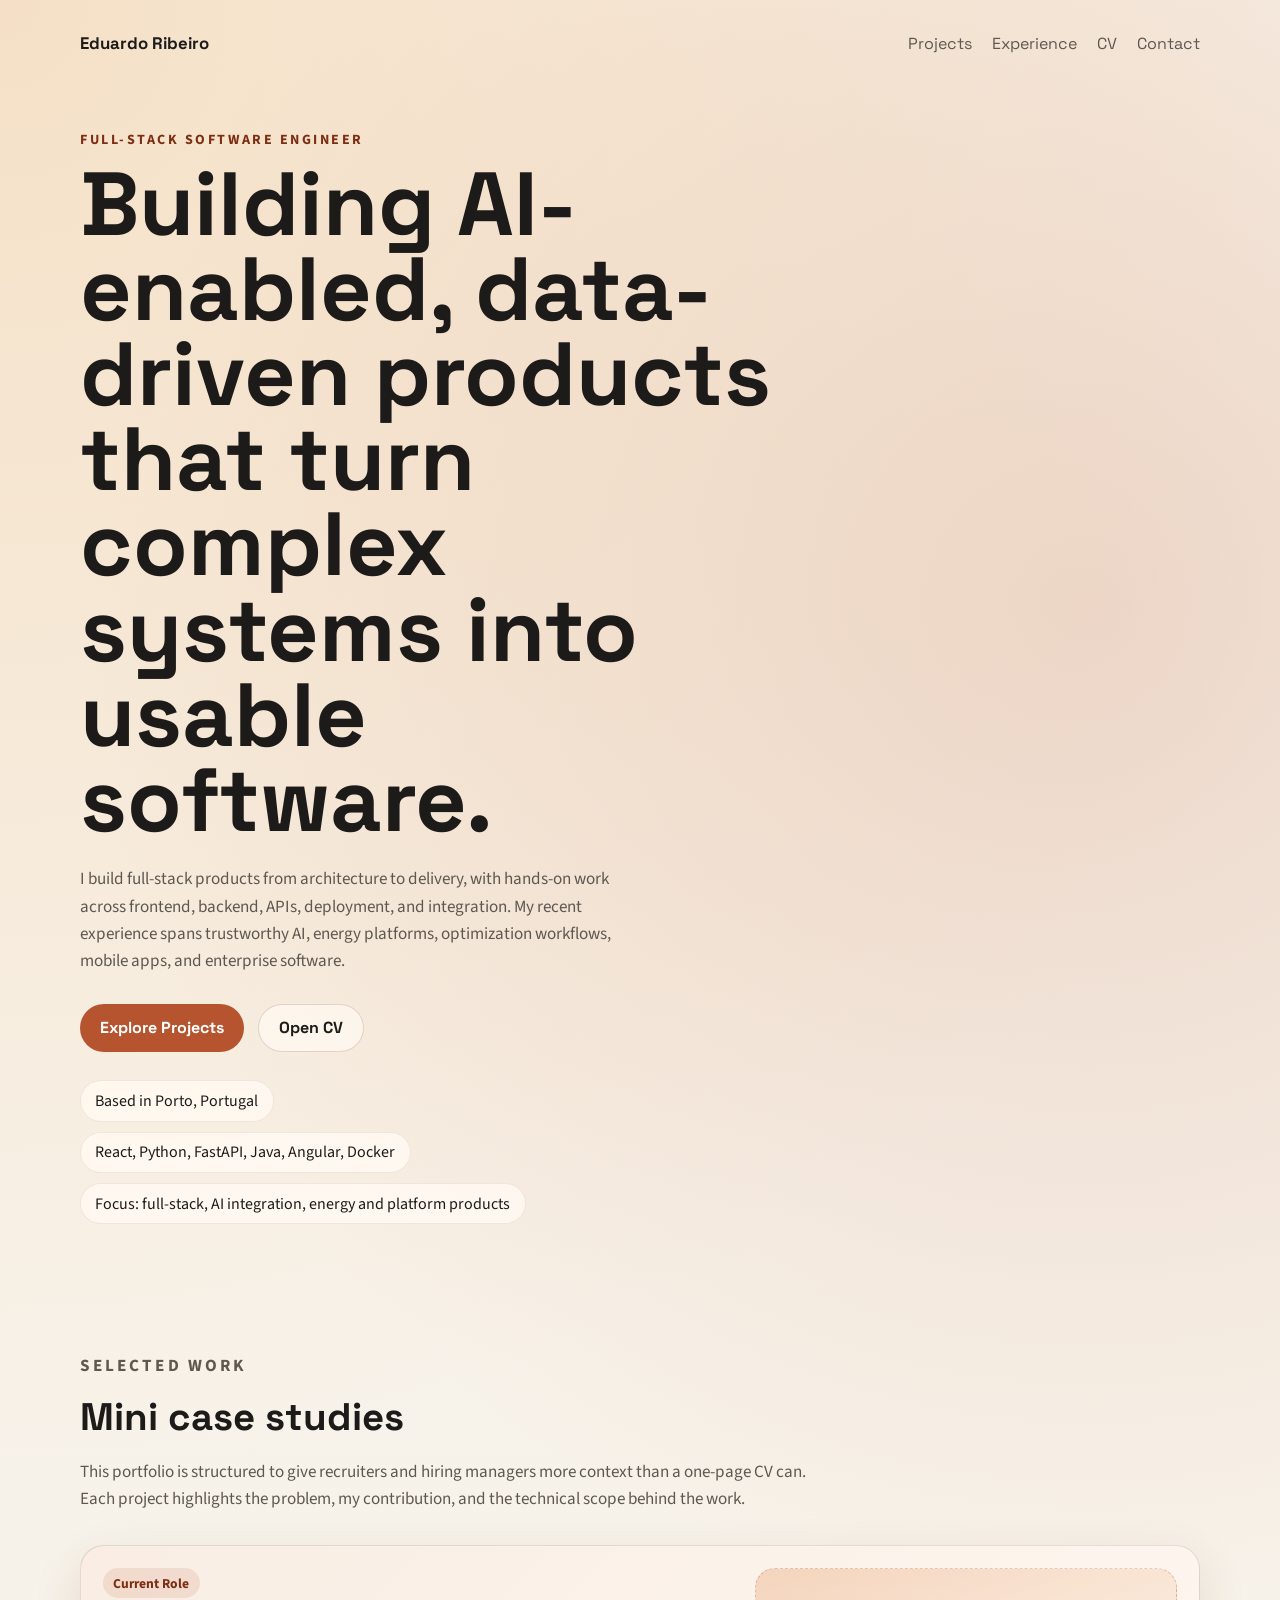
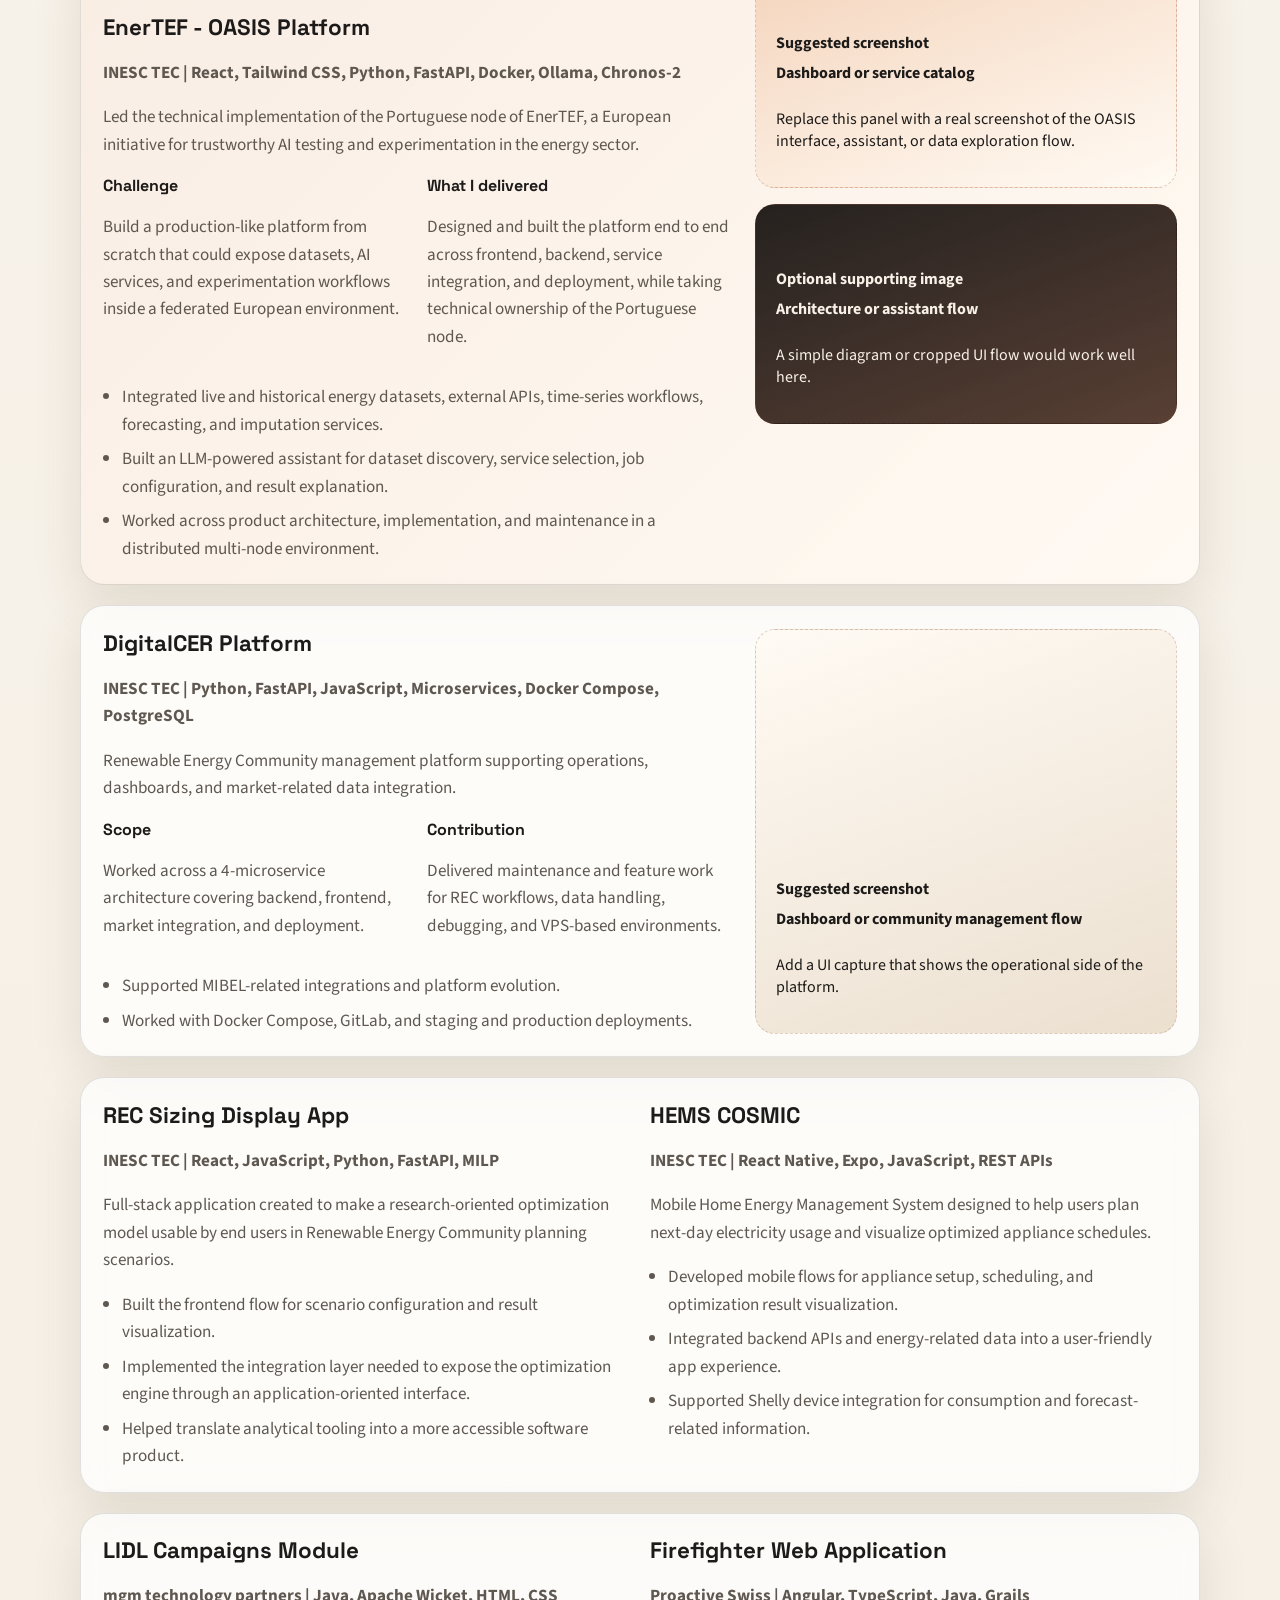
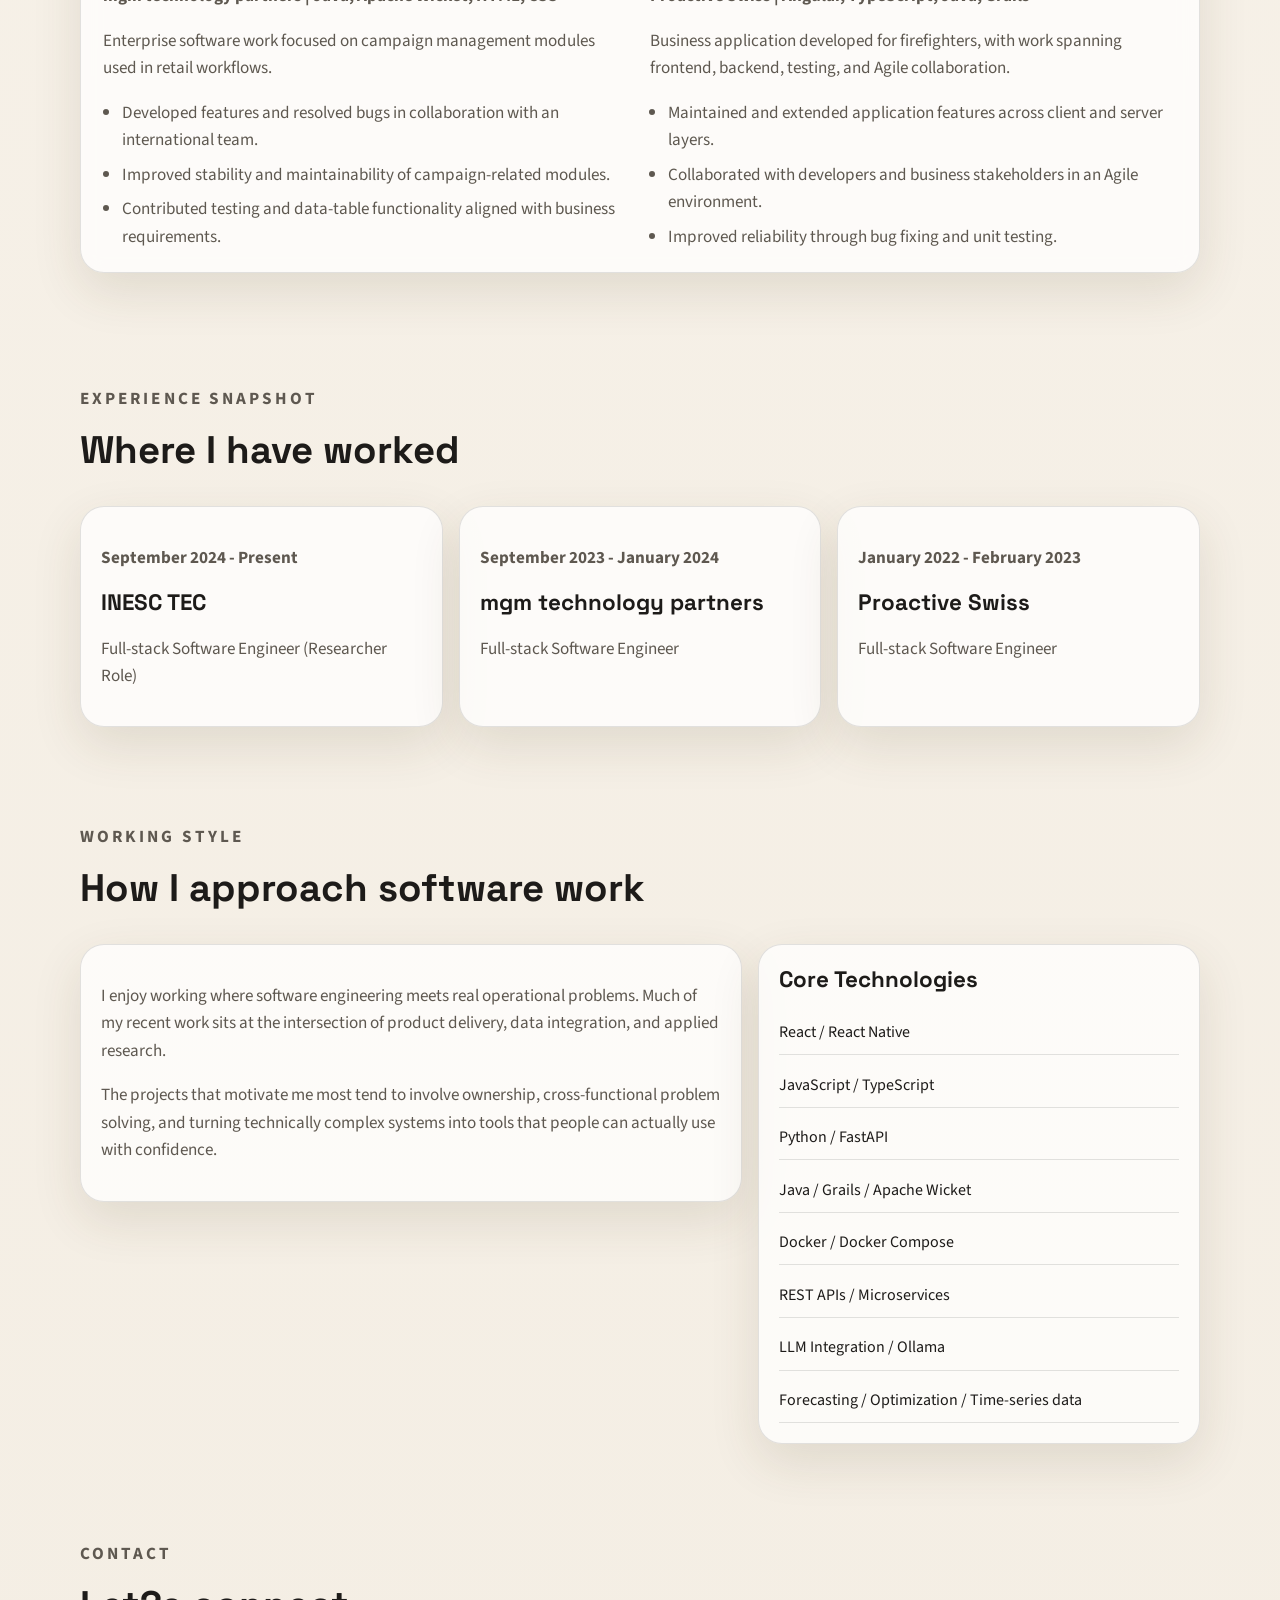
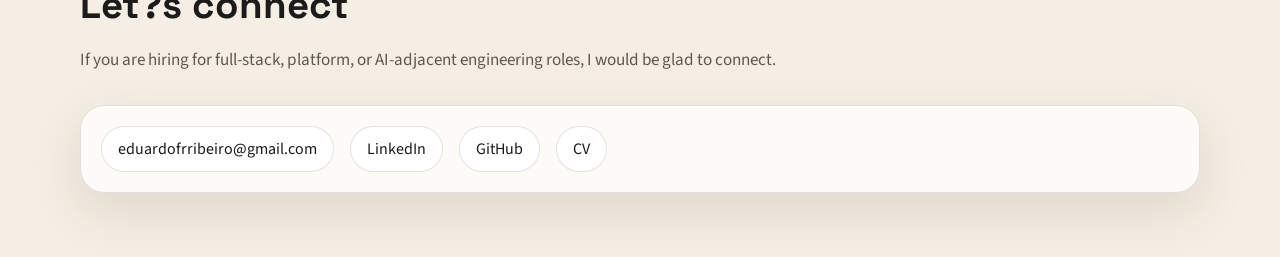
==== index.html @ a7515d18 "Upgrade portfolio with case studies and printable CV" ====
<!DOCTYPE html>
<html lang="en">
<head>
  <meta charset="UTF-8">
  <meta name="viewport" content="width=device-width, initial-scale=1.0">
  <title>Eduardo Ribeiro | Full-stack Software Engineer</title>
  <meta name="description" content="Portfolio of Eduardo Ribeiro, a Full-stack Software Engineer working across AI, energy, web, mobile, and enterprise platforms.">
  <link rel="preconnect" href="https://fonts.googleapis.com">
  <link rel="preconnect" href="https://fonts.gstatic.com" crossorigin>
  <link href="https://fonts.googleapis.com/css2?family=Space+Grotesk:wght@400;500;700&family=Source+Sans+3:wght@400;600;700&display=swap" rel="stylesheet">
  <link rel="stylesheet" href="styles.css">
</head>
<body>
  <header class="hero">
    <nav class="topbar">
      <a class="brand" href="#top">Eduardo Ribeiro</a>
      <div class="nav-links">
        <a href="#projects">Projects</a>
        <a href="#experience">Experience</a>
        <a href="cv.html">CV</a>
        <a href="#contact">Contact</a>
      </div>
    </nav>
    <div class="hero-content" id="top">
      <p class="eyebrow">Full-stack Software Engineer</p>
      <h1>Building AI-enabled, data-driven products that turn complex systems into usable software.</h1>
      <p class="intro">
        I build full-stack products from architecture to delivery, with hands-on work across frontend, backend,
        APIs, deployment, and integration. My recent experience spans trustworthy AI, energy platforms,
        optimization workflows, mobile apps, and enterprise software.
      </p>
      <div class="hero-actions">
        <a class="button primary" href="#projects">Explore Projects</a>
        <a class="button secondary" href="cv.html">Open CV</a>
      </div>
      <ul class="quick-facts">
        <li>Based in Porto, Portugal</li>
        <li>React, Python, FastAPI, Java, Angular, Docker</li>
        <li>Focus: full-stack, AI integration, energy and platform products</li>
      </ul>
    </div>
  </header>

  <main>
    <section class="section" id="projects">
      <div class="section-heading narrow">
        <p class="eyebrow">Selected Work</p>
        <h2>Mini case studies</h2>
        <p>
          This portfolio is structured to give recruiters and hiring managers more context than a one-page CV can.
          Each project highlights the problem, my contribution, and the technical scope behind the work.
        </p>
      </div>

      <div class="case-study-list">
        <article class="case-study feature-case">
          <div class="case-copy">
            <div class="card-tag">Current Role</div>
            <h3>EnerTEF - OASIS Platform</h3>
            <p class="meta">INESC TEC | React, Tailwind CSS, Python, FastAPI, Docker, Ollama, Chronos-2</p>
            <p>
              Led the technical implementation of the Portuguese node of EnerTEF, a European initiative for trustworthy AI
              testing and experimentation in the energy sector.
            </p>
            <div class="case-columns">
              <div>
                <h4>Challenge</h4>
                <p>Build a production-like platform from scratch that could expose datasets, AI services, and experimentation workflows inside a federated European environment.</p>
              </div>
              <div>
                <h4>What I delivered</h4>
                <p>Designed and built the platform end to end across frontend, backend, service integration, and deployment, while taking technical ownership of the Portuguese node.</p>
              </div>
            </div>
            <ul class="outcome-list">
              <li>Integrated live and historical energy datasets, external APIs, time-series workflows, forecasting, and imputation services.</li>
              <li>Built an LLM-powered assistant for dataset discovery, service selection, job configuration, and result explanation.</li>
              <li>Worked across product architecture, implementation, and maintenance in a distributed multi-node environment.</li>
            </ul>
          </div>
          <div class="case-visual">
            <div class="visual-frame warm">
              <span class="visual-label">Suggested screenshot</span>
              <strong>Dashboard or service catalog</strong>
              <p>Replace this panel with a real screenshot of the OASIS interface, assistant, or data exploration flow.</p>
            </div>
            <div class="visual-frame dark">
              <span class="visual-label">Optional supporting image</span>
              <strong>Architecture or assistant flow</strong>
              <p>A simple diagram or cropped UI flow would work well here.</p>
            </div>
          </div>
        </article>

        <article class="case-study">
          <div class="case-copy">
            <h3>DigitalCER Platform</h3>
            <p class="meta">INESC TEC | Python, FastAPI, JavaScript, Microservices, Docker Compose, PostgreSQL</p>
            <p>
              Renewable Energy Community management platform supporting operations, dashboards, and market-related data integration.
            </p>
            <div class="case-columns compact">
              <div>
                <h4>Scope</h4>
                <p>Worked across a 4-microservice architecture covering backend, frontend, market integration, and deployment.</p>
              </div>
              <div>
                <h4>Contribution</h4>
                <p>Delivered maintenance and feature work for REC workflows, data handling, debugging, and VPS-based environments.</p>
              </div>
            </div>
            <ul class="outcome-list">
              <li>Supported MIBEL-related integrations and platform evolution.</li>
              <li>Worked with Docker Compose, GitLab, and staging and production deployments.</li>
            </ul>
          </div>
          <div class="case-visual single">
            <div class="visual-frame soft">
              <span class="visual-label">Suggested screenshot</span>
              <strong>Dashboard or community management flow</strong>
              <p>Add a UI capture that shows the operational side of the platform.</p>
            </div>
          </div>
        </article>

        <article class="case-study split-pair">
          <div class="case-copy">
            <h3>REC Sizing Display App</h3>
            <p class="meta">INESC TEC | React, JavaScript, Python, FastAPI, MILP</p>
            <p>
              Full-stack application created to make a research-oriented optimization model usable by end users in Renewable Energy Community planning scenarios.
            </p>
            <ul class="outcome-list">
              <li>Built the frontend flow for scenario configuration and result visualization.</li>
              <li>Implemented the integration layer needed to expose the optimization engine through an application-oriented interface.</li>
              <li>Helped translate analytical tooling into a more accessible software product.</li>
            </ul>
          </div>
          <div class="case-copy">
            <h3>HEMS COSMIC</h3>
            <p class="meta">INESC TEC | React Native, Expo, JavaScript, REST APIs</p>
            <p>
              Mobile Home Energy Management System designed to help users plan next-day electricity usage and visualize optimized appliance schedules.
            </p>
            <ul class="outcome-list">
              <li>Developed mobile flows for appliance setup, scheduling, and optimization result visualization.</li>
              <li>Integrated backend APIs and energy-related data into a user-friendly app experience.</li>
              <li>Supported Shelly device integration for consumption and forecast-related information.</li>
            </ul>
          </div>
        </article>

        <article class="case-study split-pair enterprise-case">
          <div class="case-copy">
            <h3>LIDL Campaigns Module</h3>
            <p class="meta">mgm technology partners | Java, Apache Wicket, HTML, CSS</p>
            <p>
              Enterprise software work focused on campaign management modules used in retail workflows.
            </p>
            <ul class="outcome-list">
              <li>Developed features and resolved bugs in collaboration with an international team.</li>
              <li>Improved stability and maintainability of campaign-related modules.</li>
              <li>Contributed testing and data-table functionality aligned with business requirements.</li>
            </ul>
          </div>
          <div class="case-copy">
            <h3>Firefighter Web Application</h3>
            <p class="meta">Proactive Swiss | Angular, TypeScript, Java, Grails</p>
            <p>
              Business application developed for firefighters, with work spanning frontend, backend, testing, and Agile collaboration.
            </p>
            <ul class="outcome-list">
              <li>Maintained and extended application features across client and server layers.</li>
              <li>Collaborated with developers and business stakeholders in an Agile environment.</li>
              <li>Improved reliability through bug fixing and unit testing.</li>
            </ul>
          </div>
        </article>
      </div>
    </section>

    <section class="section spotlight" id="experience">
      <div class="section-heading narrow">
        <p class="eyebrow">Experience Snapshot</p>
        <h2>Where I have worked</h2>
      </div>
      <div class="timeline">
        <article>
          <p class="timeline-date">September 2024 - Present</p>
          <h3>INESC TEC</h3>
          <p>Full-stack Software Engineer (Researcher Role)</p>
        </article>
        <article>
          <p class="timeline-date">September 2023 - January 2024</p>
          <h3>mgm technology partners</h3>
          <p>Full-stack Software Engineer</p>
        </article>
        <article>
          <p class="timeline-date">January 2022 - February 2023</p>
          <h3>Proactive Swiss</h3>
          <p>Full-stack Software Engineer</p>
        </article>
      </div>
    </section>

    <section class="section" id="about">
      <div class="section-heading narrow">
        <p class="eyebrow">Working Style</p>
        <h2>How I approach software work</h2>
      </div>
      <div class="two-column">
        <div class="story-panel">
          <p>
            I enjoy working where software engineering meets real operational problems. Much of my recent work sits at the intersection of
            product delivery, data integration, and applied research.
          </p>
          <p>
            The projects that motivate me most tend to involve ownership, cross-functional problem solving, and turning technically complex systems
            into tools that people can actually use with confidence.
          </p>
        </div>
        <div class="skills-panel">
          <h3>Core Technologies</h3>
          <ul class="skills-list">
            <li>React / React Native</li>
            <li>JavaScript / TypeScript</li>
            <li>Python / FastAPI</li>
            <li>Java / Grails / Apache Wicket</li>
            <li>Docker / Docker Compose</li>
            <li>REST APIs / Microservices</li>
            <li>LLM Integration / Ollama</li>
            <li>Forecasting / Optimization / Time-series data</li>
          </ul>
        </div>
      </div>
    </section>

    <section class="section contact" id="contact">
      <div class="section-heading narrow">
        <p class="eyebrow">Contact</p>
        <h2>Let?s connect</h2>
        <p>If you are hiring for full-stack, platform, or AI-adjacent engineering roles, I would be glad to connect.</p>
      </div>
      <div class="contact-card">
        <a href="mailto:eduardofrribeiro@gmail.com">eduardofrribeiro@gmail.com</a>
        <a href="https://www.linkedin.com/in/eduardo-fr-ribeiro">LinkedIn</a>
        <a href="https://github.com/eduardofrribeiro">GitHub</a>
        <a href="cv.html">CV</a>
      </div>
    </section>
  </main>
</body>
</html>
---- styles.css ----
:root {
  --bg: #f6f1e8;
  --surface: rgba(255, 255, 255, 0.74);
  --surface-strong: #fffaf3;
  --surface-dark: #211d1a;
  --text: #1d1b19;
  --muted: #5e5850;
  --line: rgba(29, 27, 25, 0.12);
  --accent: #b5542f;
  --accent-dark: #7c2d12;
  --shadow: 0 18px 50px rgba(77, 57, 28, 0.12);
  --radius: 24px;
}

* { box-sizing: border-box; }
html { scroll-behavior: smooth; }
body {
  margin: 0;
  font-family: "Source Sans 3", sans-serif;
  color: var(--text);
  background:
    radial-gradient(circle at top left, rgba(240, 200, 152, 0.45), transparent 28%),
    radial-gradient(circle at 85% 12%, rgba(181, 84, 47, 0.18), transparent 22%),
    linear-gradient(180deg, #f9f4ec 0%, #f4eee4 100%);
}

a {
  color: inherit;
  text-decoration: none;
}

.hero,
.section,
.cv-page {
  width: min(1120px, calc(100% - 2rem));
  margin: 0 auto;
}

.hero {
  min-height: 100vh;
  padding: 1.25rem 0 4rem;
  display: flex;
  flex-direction: column;
}

.topbar {
  display: flex;
  justify-content: space-between;
  align-items: center;
  gap: 1rem;
  padding: 0.75rem 0;
}

.brand,
.nav-links a,
.button,
h1,
h2,
h3,
h4,
.cv-name,
.cv-role {
  font-family: "Space Grotesk", sans-serif;
}

.brand {
  font-weight: 700;
  font-size: 1.05rem;
}

.nav-links {
  display: flex;
  gap: 1.25rem;
  color: var(--muted);
}

.hero-content {
  margin: auto 0;
  max-width: 820px;
  padding: 4rem 0 2rem;
}

.eyebrow {
  margin: 0 0 0.75rem;
  font-size: 0.88rem;
  letter-spacing: 0.18em;
  text-transform: uppercase;
  color: var(--accent-dark);
  font-weight: 700;
}

h1 {
  margin: 0;
  font-size: clamp(3rem, 7vw, 5.7rem);
  line-height: 0.95;
  max-width: 12ch;
}

.intro,
.section-heading p,
.case-copy p,
.case-copy li,
.timeline p,
.story-panel p,
.cv-summary,
.cv-item li,
.cv-meta,
.cv-block p {
  color: var(--muted);
  font-size: 1.07rem;
  line-height: 1.6;
}

.intro {
  margin: 1.4rem 0 0;
  max-width: 60ch;
}

.hero-actions {
  display: flex;
  gap: 0.9rem;
  margin-top: 1.8rem;
  flex-wrap: wrap;
}

.button {
  display: inline-flex;
  align-items: center;
  justify-content: center;
  min-height: 48px;
  padding: 0 1.25rem;
  border-radius: 999px;
  font-weight: 700;
  transition: transform 180ms ease, background-color 180ms ease, color 180ms ease;
}

.button:hover { transform: translateY(-1px); }
.button.primary { background: var(--accent); color: #fff; }
.button.secondary { border: 1px solid rgba(124, 45, 18, 0.18); background: rgba(255, 250, 243, 0.72); }

.quick-facts {
  list-style: none;
  padding: 0;
  margin: 1.8rem 0 0;
  display: grid;
  gap: 0.6rem;
}

.quick-facts li {
  width: fit-content;
  padding: 0.55rem 0.9rem;
  border-radius: 999px;
  background: rgba(255, 250, 243, 0.8);
  border: 1px solid rgba(124, 45, 18, 0.09);
}

.section { padding: 2rem 0 4rem; }
.section-heading { margin-bottom: 2rem; }
.section-heading.narrow { max-width: 740px; }

h2 {
  margin: 0;
  font-size: clamp(2rem, 3vw, 3rem);
}

.case-study-list {
  display: grid;
  gap: 1.25rem;
}

.case-study,
.timeline article,
.story-panel,
.skills-panel,
.contact-card,
.cv-sheet {
  border: 1px solid var(--line);
  border-radius: var(--radius);
  background: var(--surface);
  box-shadow: var(--shadow);
}

.case-study {
  display: grid;
  grid-template-columns: 1.2fr 0.8fr;
  gap: 1.25rem;
  padding: 1.4rem;
  backdrop-filter: blur(10px);
}

.feature-case {
  background: linear-gradient(135deg, rgba(181, 84, 47, 0.08), rgba(255, 250, 243, 0.9)), var(--surface-strong);
}

.split-pair {
  grid-template-columns: 1fr 1fr;
}

.case-copy h3,
.timeline h3,
.skills-panel h3,
.cv-section h2,
.cv-item h3 {
  margin: 0;
  font-size: 1.4rem;
}

.case-copy h4 {
  margin: 0 0 0.35rem;
  font-size: 1rem;
}

.card-tag {
  display: inline-block;
  margin-bottom: 0.9rem;
  padding: 0.35rem 0.65rem;
  border-radius: 999px;
  background: rgba(181, 84, 47, 0.12);
  color: var(--accent-dark);
  font-size: 0.85rem;
  font-weight: 700;
}

.meta,
.timeline-date,
.visual-label,
.cv-meta,
.cv-skill-list strong {
  color: var(--accent-dark);
  font-weight: 700;
}

.case-columns {
  display: grid;
  grid-template-columns: 1fr 1fr;
  gap: 1rem;
  margin-top: 1rem;
}

.case-columns.compact {
  margin-bottom: 0.3rem;
}

.outcome-list,
.skills-list,
.cv-item ul,
.cv-skill-list {
  margin: 1rem 0 0;
  padding-left: 1.15rem;
}

.outcome-list li + li,
.skills-list li + li,
.cv-item li + li {
  margin-top: 0.45rem;
}

.case-visual {
  display: grid;
  gap: 1rem;
  align-content: start;
}

.case-visual.single {
  grid-template-rows: 1fr;
}

.visual-frame {
  min-height: 220px;
  padding: 1.2rem;
  border-radius: 20px;
  display: flex;
  flex-direction: column;
  justify-content: flex-end;
  gap: 0.5rem;
  border: 1px dashed rgba(124, 45, 18, 0.22);
}

.visual-frame.warm {
  background: linear-gradient(160deg, rgba(238, 188, 151, 0.55), rgba(255, 250, 243, 0.92));
}

.visual-frame.dark {
  background: linear-gradient(160deg, rgba(33, 29, 26, 0.98), rgba(74, 47, 36, 0.92));
  color: #f8f1e8;
}

.visual-frame.soft {
  background: linear-gradient(160deg, rgba(255, 250, 243, 0.95), rgba(232, 218, 199, 0.85));
}

.visual-frame p,
.visual-frame strong,
.visual-frame span {
  color: inherit;
}

.spotlight { padding-top: 3rem; }
.timeline {
  display: grid;
  grid-template-columns: repeat(3, 1fr);
  gap: 1rem;
}

.timeline article,
.story-panel,
.skills-panel,
.contact-card {
  padding: 1.25rem;
}

.two-column {
  display: grid;
  grid-template-columns: 1.2fr 0.8fr;
  gap: 1rem;
  align-items: start;
}

.skills-list {
  list-style: none;
  padding: 0;
}

.skills-list li {
  padding: 0.7rem 0;
  border-bottom: 1px solid var(--line);
}

.contact-card {
  display: flex;
  gap: 1rem;
  flex-wrap: wrap;
}

.contact-card a {
  min-height: 46px;
  display: inline-flex;
  align-items: center;
  padding: 0 1rem;
  border-radius: 999px;
  background: #fff;
  border: 1px solid var(--line);
}

.cv-page {
  padding: 2rem 0 4rem;
}

.cv-sheet {
  padding: 2rem;
  background: rgba(255, 252, 247, 0.94);
}

.cv-header {
  display: flex;
  justify-content: space-between;
  gap: 1.5rem;
  align-items: flex-start;
  padding-bottom: 1.5rem;
  border-bottom: 1px solid var(--line);
}

.cv-name {
  margin: 0;
  font-size: 2.3rem;
}

.cv-role {
  margin: 0.35rem 0 0;
  color: var(--accent-dark);
  font-size: 1.05rem;
}

.cv-contact {
  display: grid;
  gap: 0.35rem;
  justify-items: end;
  text-align: right;
}

.cv-section {
  padding-top: 1.5rem;
}

.cv-grid {
  display: grid;
  grid-template-columns: 1.5fr 0.9fr;
  gap: 1.8rem;
}

.cv-item + .cv-item {
  margin-top: 1.5rem;
}

.cv-item-title-row {
  display: flex;
  justify-content: space-between;
  gap: 1rem;
  align-items: baseline;
}

.cv-side-card {
  padding: 1rem 1.1rem;
  border-radius: 18px;
  background: rgba(255, 250, 243, 0.85);
  border: 1px solid var(--line);
}

.cv-side-card + .cv-side-card {
  margin-top: 1rem;
}

.cv-skill-list {
  list-style: none;
  padding: 0;
  margin: 0;
}

.cv-skill-list li + li {
  margin-top: 0.85rem;
}

.cv-print-note {
  margin-top: 1.5rem;
  color: var(--muted);
}

@media (max-width: 920px) {
  .case-study,
  .split-pair,
  .timeline,
  .two-column,
  .cv-grid,
  .cv-header {
    grid-template-columns: 1fr;
  }

  .timeline article {
    grid-column: span 1;
  }

  .cv-contact {
    justify-items: start;
    text-align: left;
  }
}

@media (max-width: 640px) {
  .hero {
    min-height: auto;
    padding-bottom: 2.5rem;
  }

  .topbar {
    flex-direction: column;
    align-items: flex-start;
  }

  .nav-links {
    flex-wrap: wrap;
    gap: 0.85rem;
  }

  h1 { max-width: none; }
  .hero-content { padding-top: 2.5rem; }
  .case-columns,
  .cv-item-title-row { grid-template-columns: 1fr; display: grid; }
}

@media print {
  body {
    background: #fff;
  }

  .cv-page {
    width: 100%;
    margin: 0;
    padding: 0;
  }

  .cv-sheet {
    border: none;
    box-shadow: none;
    padding: 0;
  }

  .cv-print-note {
    display: none;
  }
}
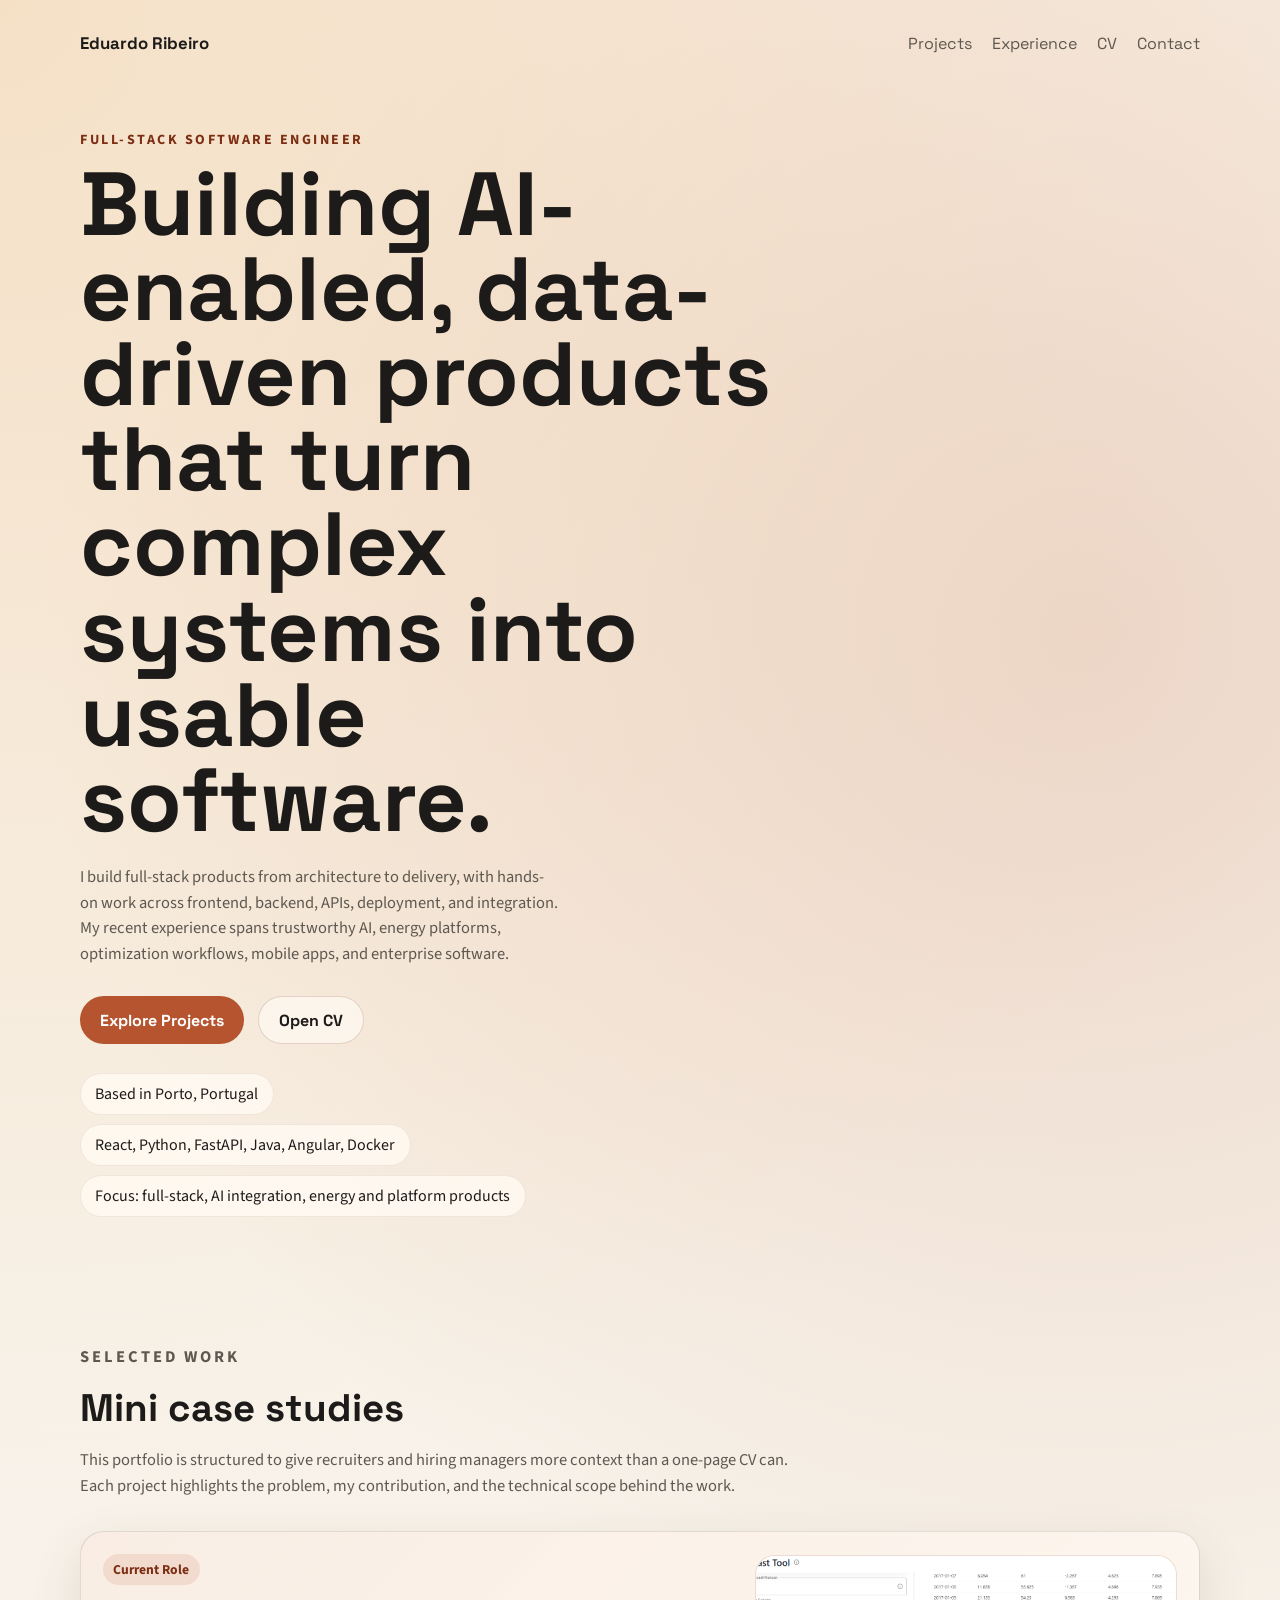
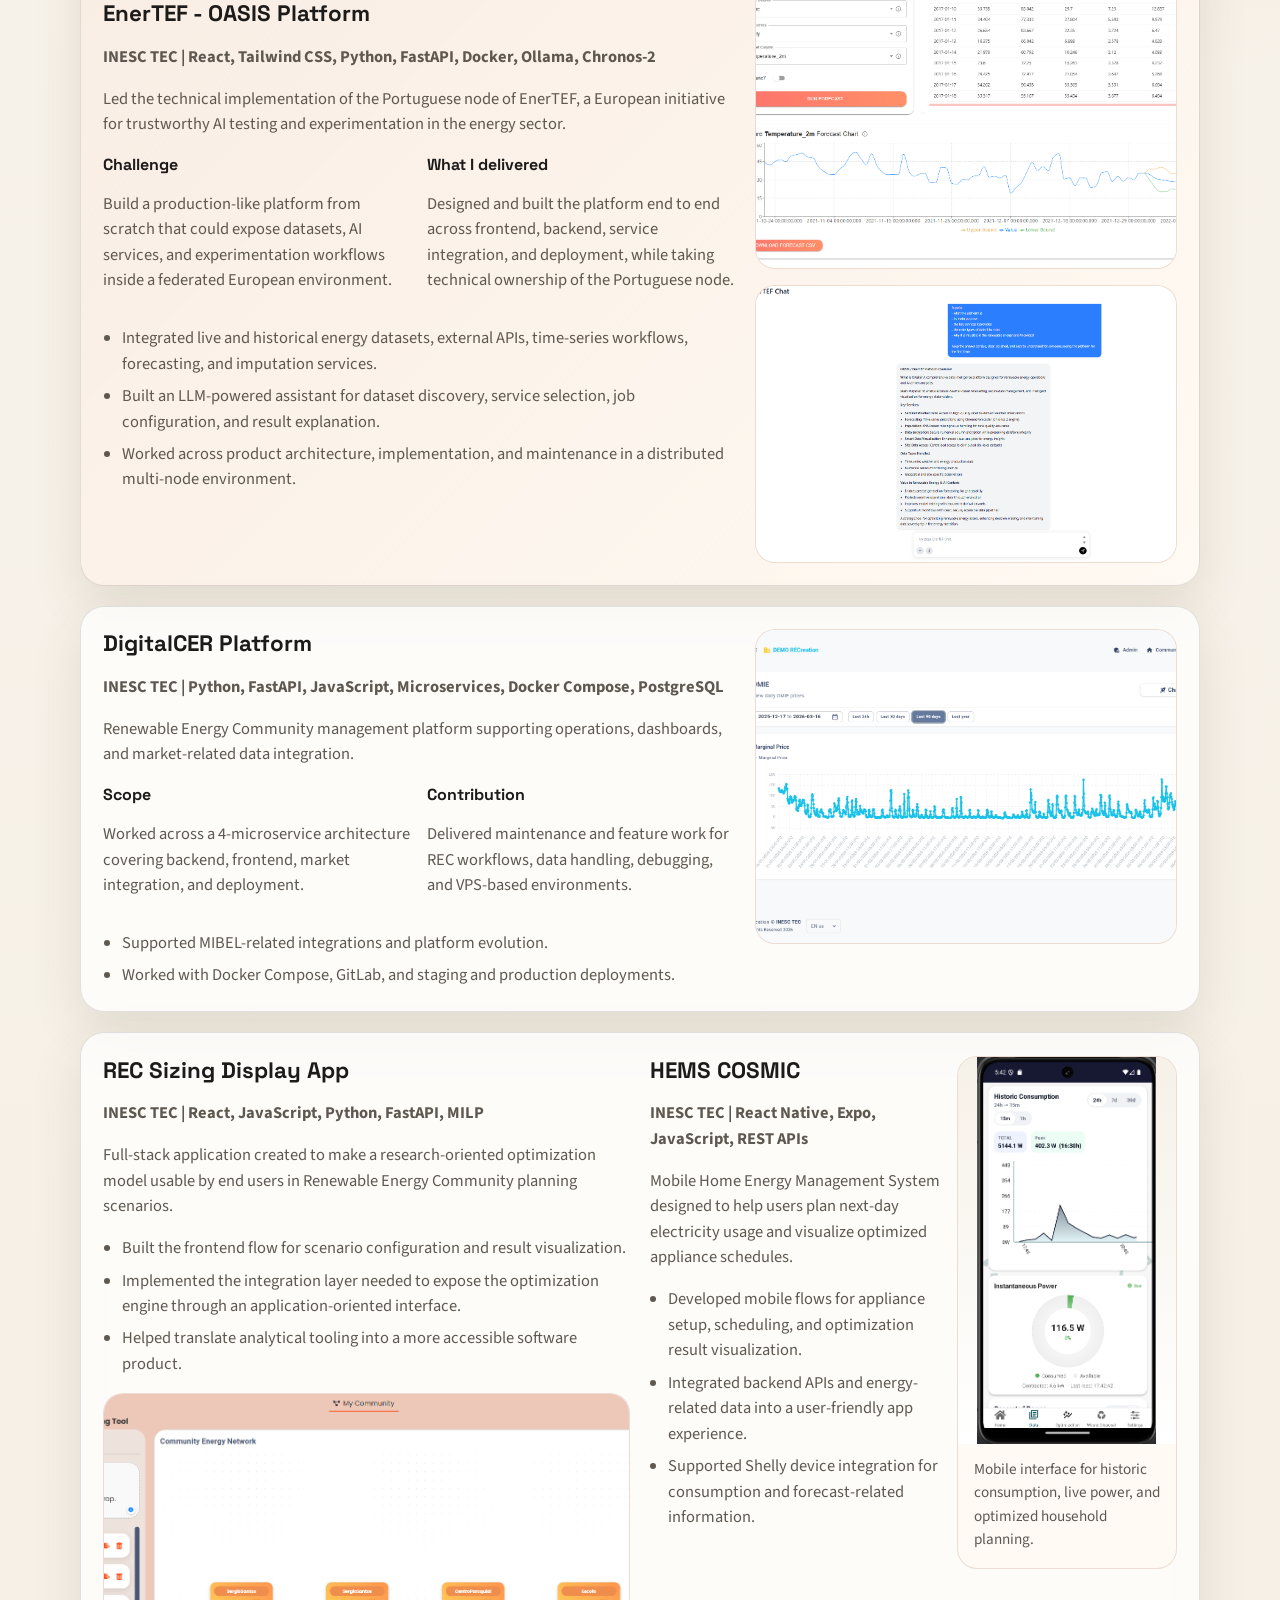
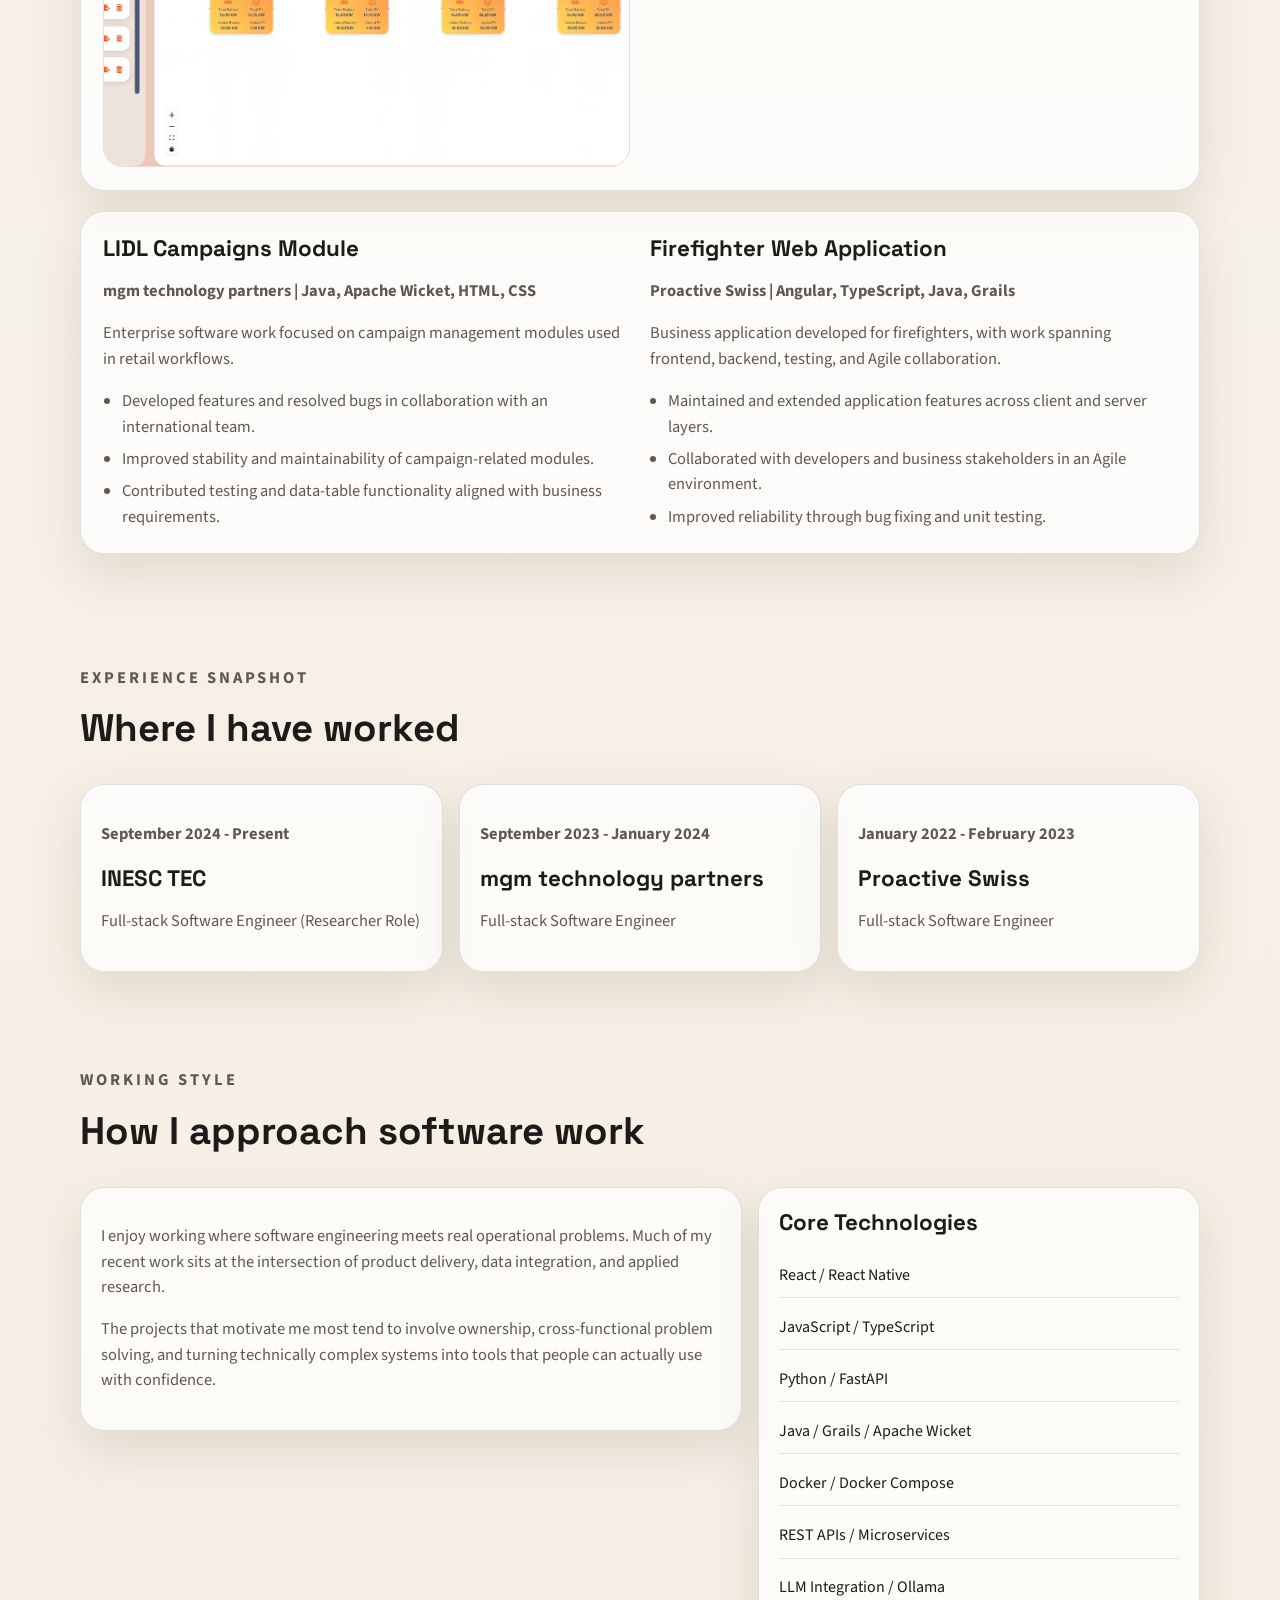
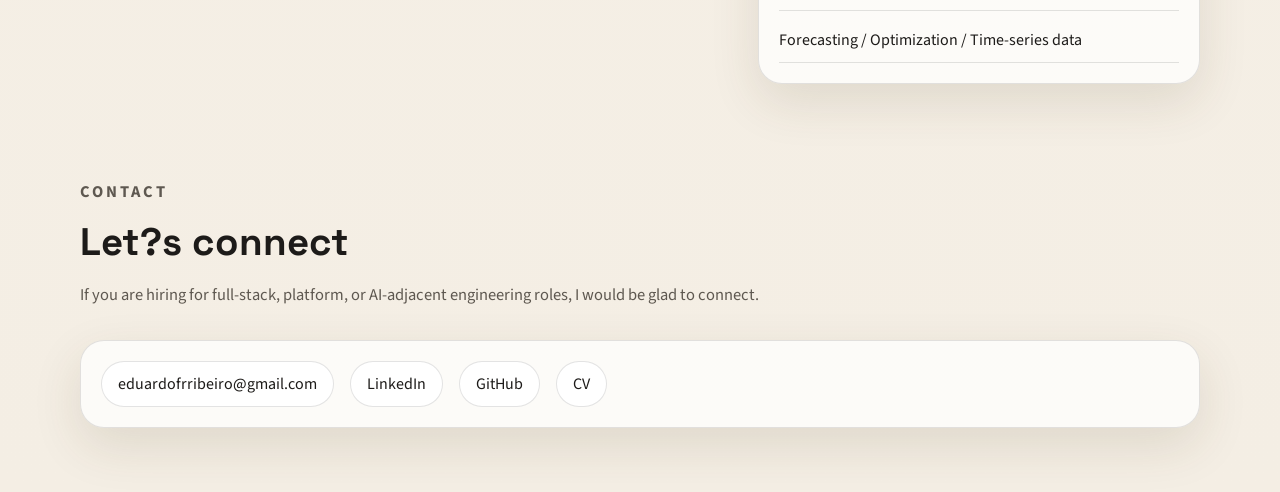
==== commit 5ecc45ca: "Add project screenshots and refine portfolio and CV" ====
--- a/index.html
+++ b/index.html
@@ -79,16 +79,14 @@
             </ul>
           </div>
           <div class="case-visual">
-            <div class="visual-frame warm">
-              <span class="visual-label">Suggested screenshot</span>
-              <strong>Dashboard or service catalog</strong>
-              <p>Replace this panel with a real screenshot of the OASIS interface, assistant, or data exploration flow.</p>
-            </div>
-            <div class="visual-frame dark">
-              <span class="visual-label">Optional supporting image</span>
-              <strong>Architecture or assistant flow</strong>
-              <p>A simple diagram or cropped UI flow would work well here.</p>
-            </div>
+            <figure class="image-card wide">
+              <img src="assets/images/projects/enertef-forecast.png" alt="EnerTEF forecast workflow and visualization screenshot">
+              <figcaption>Forecasting workflow and time-series visualization inside the OASIS platform.</figcaption>
+            </figure>
+            <figure class="image-card">
+              <img src="assets/images/projects/enertef-chat.png" alt="EnerTEF assistant chat screenshot">
+              <figcaption>LLM-powered assistant used for dataset discovery and platform guidance.</figcaption>
+            </figure>
           </div>
         </article>
 
@@ -115,38 +113,49 @@
             </ul>
           </div>
           <div class="case-visual single">
-            <div class="visual-frame soft">
-              <span class="visual-label">Suggested screenshot</span>
-              <strong>Dashboard or community management flow</strong>
-              <p>Add a UI capture that shows the operational side of the platform.</p>
-            </div>
-          </div>
-        </article>
-
-        <article class="case-study split-pair">
-          <div class="case-copy">
-            <h3>REC Sizing Display App</h3>
-            <p class="meta">INESC TEC | React, JavaScript, Python, FastAPI, MILP</p>
-            <p>
-              Full-stack application created to make a research-oriented optimization model usable by end users in Renewable Energy Community planning scenarios.
-            </p>
-            <ul class="outcome-list">
-              <li>Built the frontend flow for scenario configuration and result visualization.</li>
-              <li>Implemented the integration layer needed to expose the optimization engine through an application-oriented interface.</li>
-              <li>Helped translate analytical tooling into a more accessible software product.</li>
-            </ul>
-          </div>
-          <div class="case-copy">
-            <h3>HEMS COSMIC</h3>
-            <p class="meta">INESC TEC | React Native, Expo, JavaScript, REST APIs</p>
-            <p>
-              Mobile Home Energy Management System designed to help users plan next-day electricity usage and visualize optimized appliance schedules.
-            </p>
-            <ul class="outcome-list">
-              <li>Developed mobile flows for appliance setup, scheduling, and optimization result visualization.</li>
-              <li>Integrated backend APIs and energy-related data into a user-friendly app experience.</li>
-              <li>Supported Shelly device integration for consumption and forecast-related information.</li>
-            </ul>
+            <figure class="image-card tall">
+              <img src="assets/images/projects/digitalcer-omie-chart.png" alt="DigitalCER market data chart screenshot">
+              <figcaption>Market and community data visualization interface inside DigitalCER.</figcaption>
+            </figure>
+          </div>
+        </article>
+
+        <article class="case-study split-pair project-pair">
+          <div class="case-copy with-image">
+            <div>
+              <h3>REC Sizing Display App</h3>
+              <p class="meta">INESC TEC | React, JavaScript, Python, FastAPI, MILP</p>
+              <p>
+                Full-stack application created to make a research-oriented optimization model usable by end users in Renewable Energy Community planning scenarios.
+              </p>
+              <ul class="outcome-list">
+                <li>Built the frontend flow for scenario configuration and result visualization.</li>
+                <li>Implemented the integration layer needed to expose the optimization engine through an application-oriented interface.</li>
+                <li>Helped translate analytical tooling into a more accessible software product.</li>
+              </ul>
+            </div>
+            <figure class="image-card mid">
+              <img src="assets/images/projects/rec-sizing-network.png" alt="REC sizing network configuration screenshot">
+              <figcaption>Scenario and network configuration interface for community sizing workflows.</figcaption>
+            </figure>
+          </div>
+          <div class="case-copy with-image mobile-showcase">
+            <div>
+              <h3>HEMS COSMIC</h3>
+              <p class="meta">INESC TEC | React Native, Expo, JavaScript, REST APIs</p>
+              <p>
+                Mobile Home Energy Management System designed to help users plan next-day electricity usage and visualize optimized appliance schedules.
+              </p>
+              <ul class="outcome-list">
+                <li>Developed mobile flows for appliance setup, scheduling, and optimization result visualization.</li>
+                <li>Integrated backend APIs and energy-related data into a user-friendly app experience.</li>
+                <li>Supported Shelly device integration for consumption and forecast-related information.</li>
+              </ul>
+            </div>
+            <figure class="image-card phone-shot">
+              <img src="assets/images/projects/hems-mobile-dashboard.png" alt="HEMS COSMIC mobile dashboard screenshot">
+              <figcaption>Mobile interface for historic consumption, live power, and optimized household planning.</figcaption>
+            </figure>
           </div>
         </article>
 
--- a/styles.css
+++ b/styles.css
@@ -1,8 +1,7 @@
-:root {
+ :root {
   --bg: #f6f1e8;
   --surface: rgba(255, 255, 255, 0.74);
   --surface-strong: #fffaf3;
-  --surface-dark: #211d1a;
   --text: #1d1b19;
   --muted: #5e5850;
   --line: rgba(29, 27, 25, 0.12);
@@ -24,10 +23,7 @@
     linear-gradient(180deg, #f9f4ec 0%, #f4eee4 100%);
 }
 
-a {
-  color: inherit;
-  text-decoration: none;
-}
+a { color: inherit; text-decoration: none; }
 
 .hero,
 .section,
@@ -63,16 +59,8 @@
   font-family: "Space Grotesk", sans-serif;
 }
 
-.brand {
-  font-weight: 700;
-  font-size: 1.05rem;
-}
-
-.nav-links {
-  display: flex;
-  gap: 1.25rem;
-  color: var(--muted);
-}
+.brand { font-weight: 700; font-size: 1.05rem; }
+.nav-links { display: flex; gap: 1.25rem; color: var(--muted); }
 
 .hero-content {
   margin: auto 0;
@@ -105,16 +93,14 @@
 .cv-summary,
 .cv-item li,
 .cv-meta,
-.cv-block p {
+.cv-block p,
+figcaption {
   color: var(--muted);
-  font-size: 1.07rem;
-  line-height: 1.6;
-}
-
-.intro {
-  margin: 1.4rem 0 0;
-  max-width: 60ch;
-}
+  font-size: 1.03rem;
+  line-height: 1.55;
+}
+
+.intro { margin: 1.4rem 0 0; max-width: 60ch; }
 
 .hero-actions {
   display: flex;
@@ -158,15 +144,9 @@
 .section-heading { margin-bottom: 2rem; }
 .section-heading.narrow { max-width: 740px; }
 
-h2 {
-  margin: 0;
-  font-size: clamp(2rem, 3vw, 3rem);
-}
-
-.case-study-list {
-  display: grid;
-  gap: 1.25rem;
-}
+h2 { margin: 0; font-size: clamp(2rem, 3vw, 3rem); }
+
+.case-study-list { display: grid; gap: 1.25rem; }
 
 .case-study,
 .timeline article,
@@ -189,12 +169,11 @@
 }
 
 .feature-case {
-  background: linear-gradient(135deg, rgba(181, 84, 47, 0.08), rgba(255, 250, 243, 0.9)), var(--surface-strong);
-}
-
-.split-pair {
-  grid-template-columns: 1fr 1fr;
-}
+  background: linear-gradient(135deg, rgba(181, 84, 47, 0.08), rgba(255, 250, 243, 0.9)), #fffaf3;
+}
+
+.split-pair { grid-template-columns: 1fr 1fr; }
+.project-pair { align-items: start; }
 
 .case-copy h3,
 .timeline h3,
@@ -205,10 +184,7 @@
   font-size: 1.4rem;
 }
 
-.case-copy h4 {
-  margin: 0 0 0.35rem;
-  font-size: 1rem;
-}
+.case-copy h4 { margin: 0 0 0.35rem; font-size: 1rem; }
 
 .card-tag {
   display: inline-block;
@@ -223,7 +199,6 @@
 
 .meta,
 .timeline-date,
-.visual-label,
 .cv-meta,
 .cv-skill-list strong {
   color: var(--accent-dark);
@@ -235,10 +210,6 @@
   grid-template-columns: 1fr 1fr;
   gap: 1rem;
   margin-top: 1rem;
-}
-
-.case-columns.compact {
-  margin-bottom: 0.3rem;
 }
 
 .outcome-list,
@@ -251,63 +222,42 @@
 
 .outcome-list li + li,
 .skills-list li + li,
-.cv-item li + li {
-  margin-top: 0.45rem;
-}
-
-.case-visual {
-  display: grid;
-  gap: 1rem;
-  align-content: start;
-}
-
-.case-visual.single {
-  grid-template-rows: 1fr;
-}
-
-.visual-frame {
-  min-height: 220px;
-  padding: 1.2rem;
+.cv-item li + li { margin-top: 0.42rem; }
+.case-visual { display: grid; gap: 1rem; align-content: start; }
+.with-image { display: grid; gap: 1rem; }
+.mobile-showcase { grid-template-columns: 1fr 220px; align-items: start; }
+
+.image-card {
+  margin: 0;
   border-radius: 20px;
-  display: flex;
-  flex-direction: column;
-  justify-content: flex-end;
-  gap: 0.5rem;
-  border: 1px dashed rgba(124, 45, 18, 0.22);
-}
-
-.visual-frame.warm {
-  background: linear-gradient(160deg, rgba(238, 188, 151, 0.55), rgba(255, 250, 243, 0.92));
-}
-
-.visual-frame.dark {
-  background: linear-gradient(160deg, rgba(33, 29, 26, 0.98), rgba(74, 47, 36, 0.92));
-  color: #f8f1e8;
-}
-
-.visual-frame.soft {
-  background: linear-gradient(160deg, rgba(255, 250, 243, 0.95), rgba(232, 218, 199, 0.85));
-}
-
-.visual-frame p,
-.visual-frame strong,
-.visual-frame span {
-  color: inherit;
-}
+  overflow: hidden;
+  background: rgba(255, 250, 243, 0.9);
+  border: 1px solid rgba(124, 45, 18, 0.14);
+}
+
+.image-card img {
+  display: block;
+  width: 100%;
+  height: 100%;
+  object-fit: cover;
+}
+
+.image-card figcaption {
+  padding: 0.85rem 1rem 1rem;
+  font-size: 0.95rem;
+}
+
+.image-card.wide img { aspect-ratio: 16 / 9; }
+.image-card.mid img { aspect-ratio: 16 / 9; }
+.image-card.tall img { aspect-ratio: 16 / 9; }
+.image-card.phone-shot img { aspect-ratio: 9 / 16; object-fit: contain; background: linear-gradient(180deg, #f6f1e8, #ffffff); }
 
 .spotlight { padding-top: 3rem; }
-.timeline {
-  display: grid;
-  grid-template-columns: repeat(3, 1fr);
-  gap: 1rem;
-}
-
+.timeline { display: grid; grid-template-columns: repeat(3, 1fr); gap: 1rem; }
 .timeline article,
 .story-panel,
 .skills-panel,
-.contact-card {
-  padding: 1.25rem;
-}
+.contact-card { padding: 1.25rem; }
 
 .two-column {
   display: grid;
@@ -316,15 +266,8 @@
   align-items: start;
 }
 
-.skills-list {
-  list-style: none;
-  padding: 0;
-}
-
-.skills-list li {
-  padding: 0.7rem 0;
-  border-bottom: 1px solid var(--line);
-}
+.skills-list { list-style: none; padding: 0; }
+.skills-list li { padding: 0.7rem 0; border-bottom: 1px solid var(--line); }
 
 .contact-card {
   display: flex;
@@ -342,55 +285,36 @@
   border: 1px solid var(--line);
 }
 
-.cv-page {
-  padding: 2rem 0 4rem;
-}
-
+.cv-page { padding: 1.2rem 0 2rem; }
 .cv-sheet {
-  padding: 2rem;
-  background: rgba(255, 252, 247, 0.94);
+  padding: 1.35rem 1.5rem;
+  background: rgba(255, 252, 247, 0.96);
 }
 
 .cv-header {
   display: flex;
   justify-content: space-between;
-  gap: 1.5rem;
+  gap: 1.2rem;
   align-items: flex-start;
-  padding-bottom: 1.5rem;
+  padding-bottom: 1rem;
   border-bottom: 1px solid var(--line);
 }
 
-.cv-name {
-  margin: 0;
-  font-size: 2.3rem;
-}
-
-.cv-role {
-  margin: 0.35rem 0 0;
-  color: var(--accent-dark);
-  font-size: 1.05rem;
-}
+.cv-name { margin: 0; font-size: 2rem; }
+.cv-role { margin: 0.25rem 0 0; color: var(--accent-dark); font-size: 1rem; }
+.cv-summary { margin: 0.7rem 0 0; font-size: 0.96rem; line-height: 1.45; }
 
 .cv-contact {
   display: grid;
-  gap: 0.35rem;
+  gap: 0.18rem;
   justify-items: end;
   text-align: right;
-}
-
-.cv-section {
-  padding-top: 1.5rem;
-}
-
-.cv-grid {
-  display: grid;
-  grid-template-columns: 1.5fr 0.9fr;
-  gap: 1.8rem;
-}
-
-.cv-item + .cv-item {
-  margin-top: 1.5rem;
-}
+  font-size: 0.92rem;
+}
+
+.cv-section { padding-top: 1rem; }
+.cv-grid { display: grid; grid-template-columns: 1.5fr 0.9fr; gap: 1.2rem; }
+.cv-item + .cv-item { margin-top: 1rem; }
 
 .cv-item-title-row {
   display: flex;
@@ -399,31 +323,25 @@
   align-items: baseline;
 }
 
+.cv-item h3 { font-size: 1.12rem; }
+.cv-meta { margin: 0.15rem 0 0; font-size: 0.88rem; line-height: 1.35; }
+.cv-item ul { margin-top: 0.55rem; }
+.cv-item li { font-size: 0.92rem; line-height: 1.38; }
+
 .cv-side-card {
-  padding: 1rem 1.1rem;
+  padding: 0.85rem 0.95rem;
   border-radius: 18px;
-  background: rgba(255, 250, 243, 0.85);
+  background: rgba(255, 250, 243, 0.88);
   border: 1px solid var(--line);
 }
 
-.cv-side-card + .cv-side-card {
-  margin-top: 1rem;
-}
-
-.cv-skill-list {
-  list-style: none;
-  padding: 0;
-  margin: 0;
-}
-
-.cv-skill-list li + li {
-  margin-top: 0.85rem;
-}
-
-.cv-print-note {
-  margin-top: 1.5rem;
-  color: var(--muted);
-}
+.cv-side-card + .cv-side-card { margin-top: 0.75rem; }
+.cv-side-card h2 { font-size: 1.12rem; margin-bottom: 0.6rem; }
+.cv-skill-list { list-style: none; padding: 0; margin: 0; }
+.cv-skill-list li + li { margin-top: 0.55rem; }
+.cv-block h3 { font-size: 1rem; }
+.cv-block p { margin: 0.2rem 0; font-size: 0.92rem; line-height: 1.35; }
+.cv-print-note { margin-top: 1rem; color: var(--muted); font-size: 0.85rem; }
 
 @media (max-width: 920px) {
   .case-study,
@@ -431,36 +349,18 @@
   .timeline,
   .two-column,
   .cv-grid,
-  .cv-header {
+  .cv-header,
+  .mobile-showcase {
     grid-template-columns: 1fr;
   }
 
-  .timeline article {
-    grid-column: span 1;
-  }
-
-  .cv-contact {
-    justify-items: start;
-    text-align: left;
-  }
+  .cv-contact { justify-items: start; text-align: left; }
 }
 
 @media (max-width: 640px) {
-  .hero {
-    min-height: auto;
-    padding-bottom: 2.5rem;
-  }
-
-  .topbar {
-    flex-direction: column;
-    align-items: flex-start;
-  }
-
-  .nav-links {
-    flex-wrap: wrap;
-    gap: 0.85rem;
-  }
-
+  .hero { min-height: auto; padding-bottom: 2.5rem; }
+  .topbar { flex-direction: column; align-items: flex-start; }
+  .nav-links { flex-wrap: wrap; gap: 0.85rem; }
   h1 { max-width: none; }
   .hero-content { padding-top: 2.5rem; }
   .case-columns,
@@ -468,23 +368,10 @@
 }
 
 @media print {
-  body {
-    background: #fff;
-  }
-
-  .cv-page {
-    width: 100%;
-    margin: 0;
-    padding: 0;
-  }
-
-  .cv-sheet {
-    border: none;
-    box-shadow: none;
-    padding: 0;
-  }
-
-  .cv-print-note {
-    display: none;
-  }
-}
+  body { background: #fff; }
+  .cv-page { width: 100%; margin: 0; padding: 0; }
+  .cv-sheet { border: none; box-shadow: none; padding: 0; }
+  .cv-print-note { display: none; }
+  .cv-summary { font-size: 0.9rem; }
+  .cv-item li { font-size: 0.86rem; }
+}
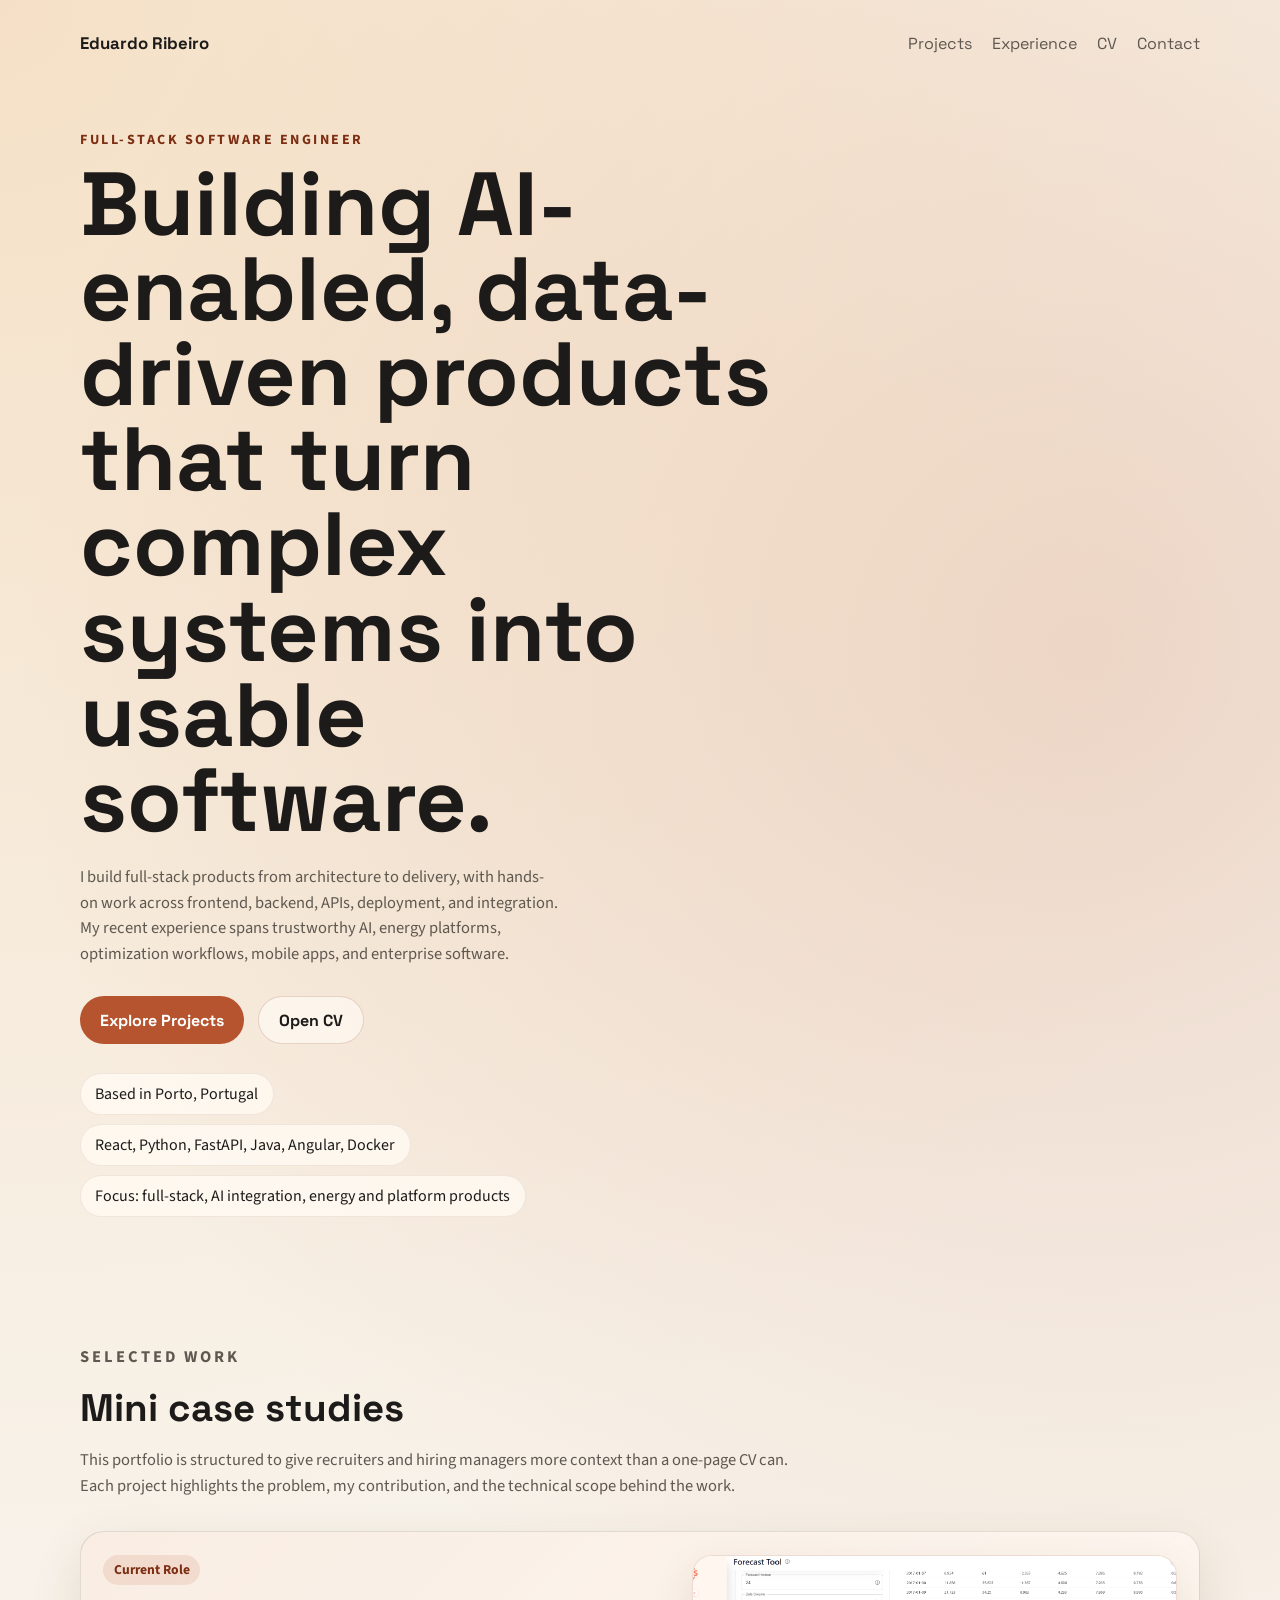
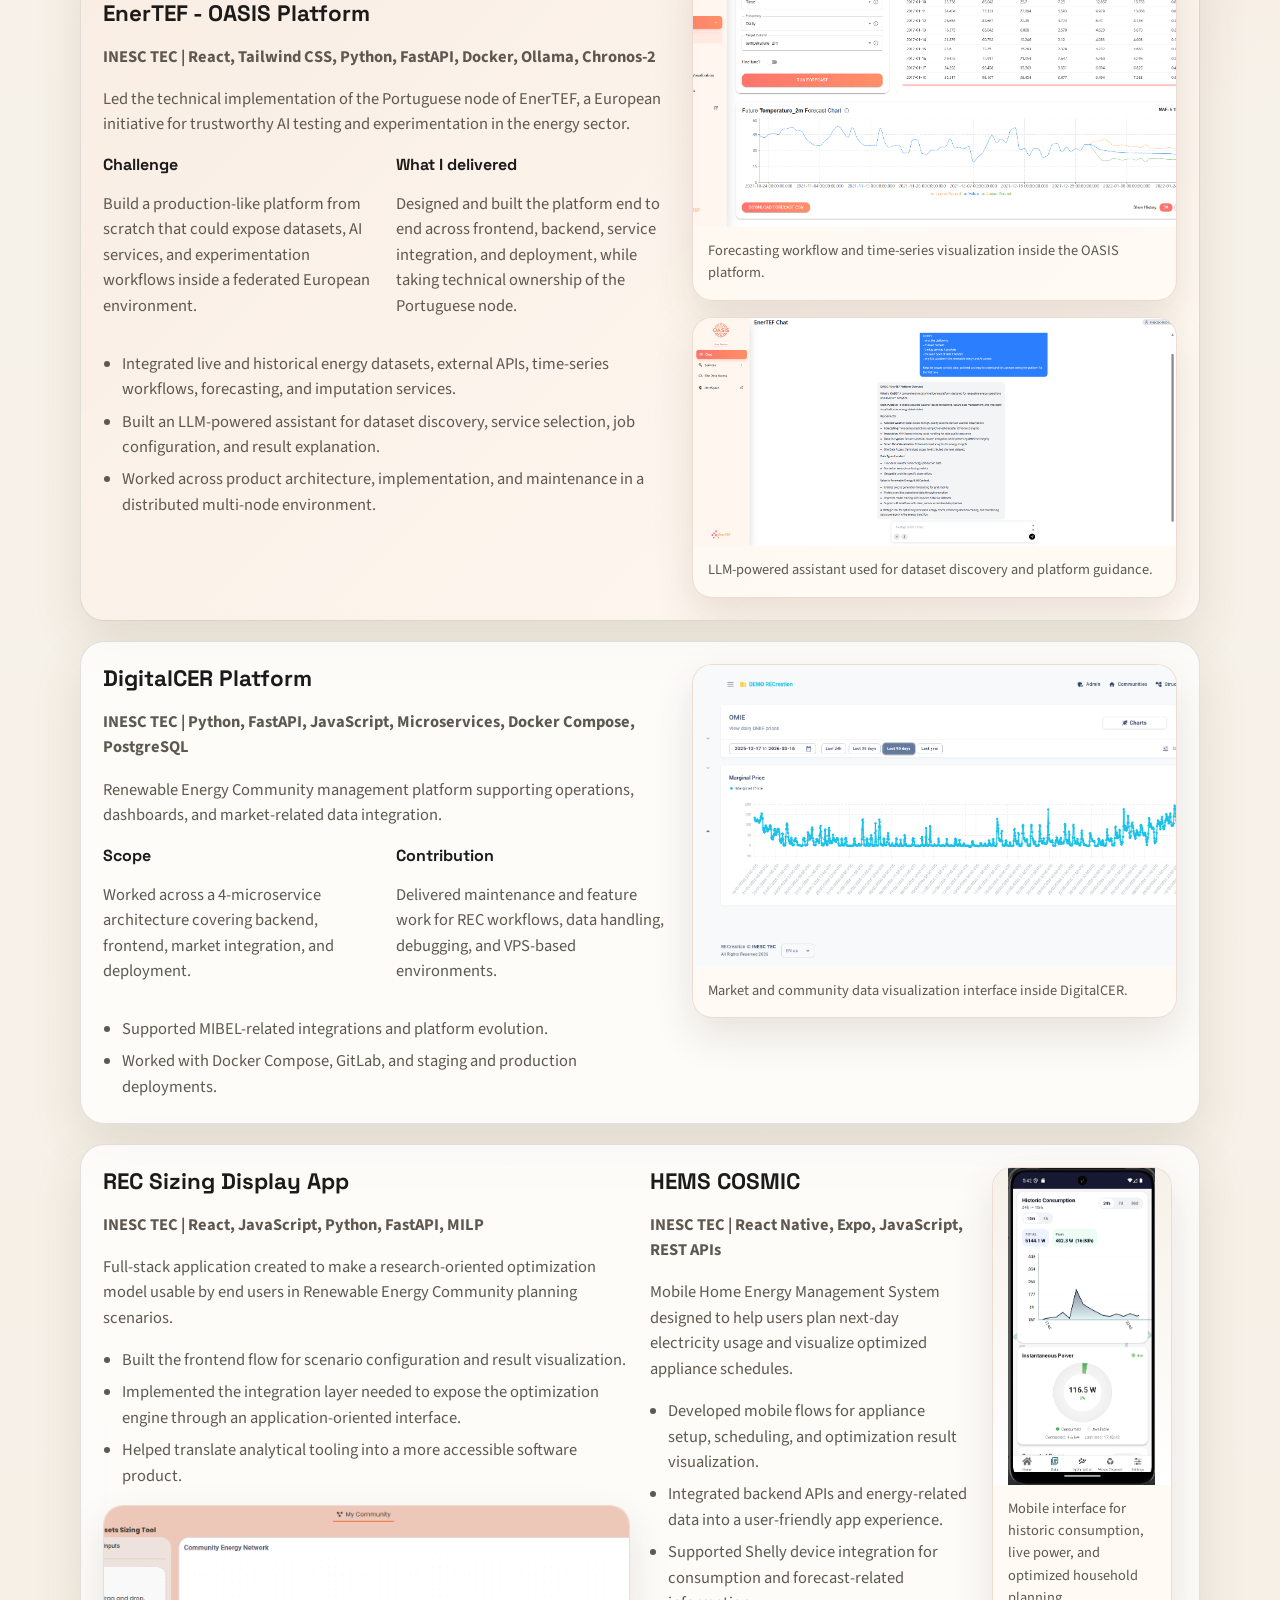
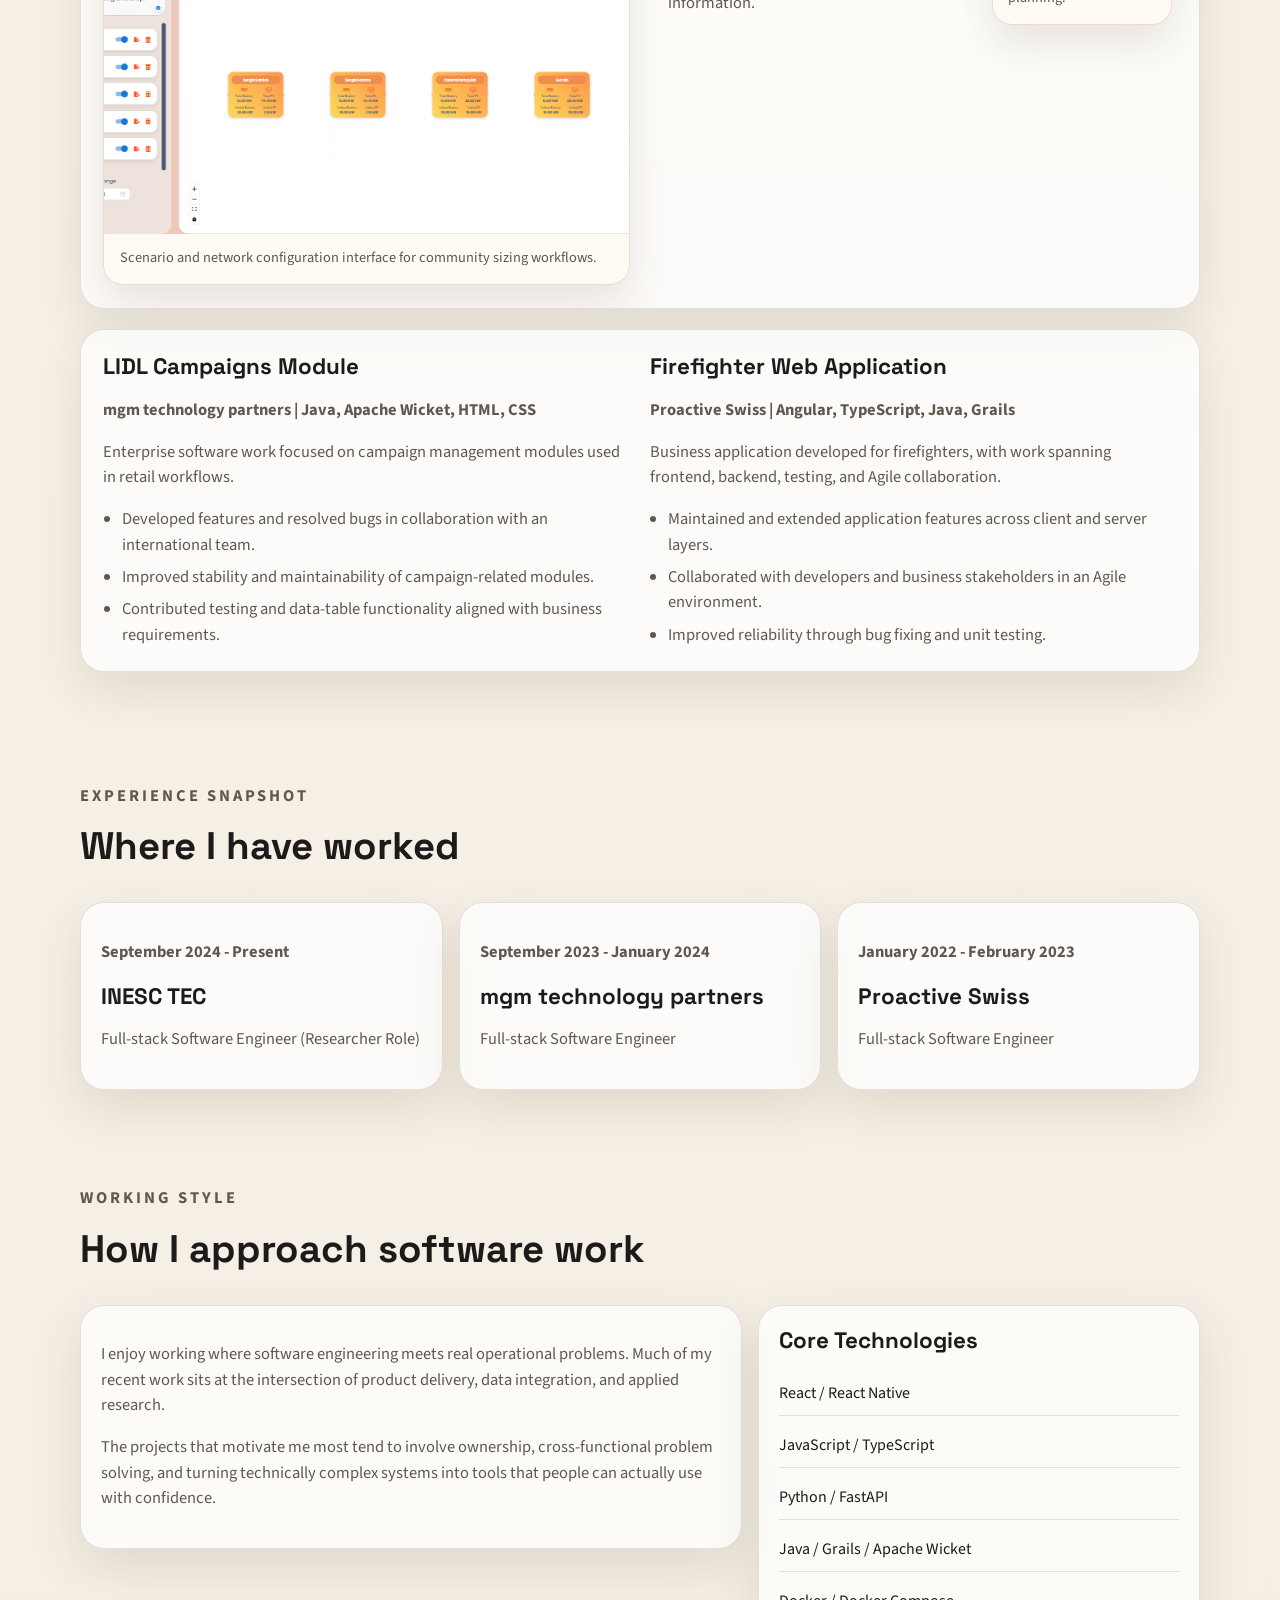
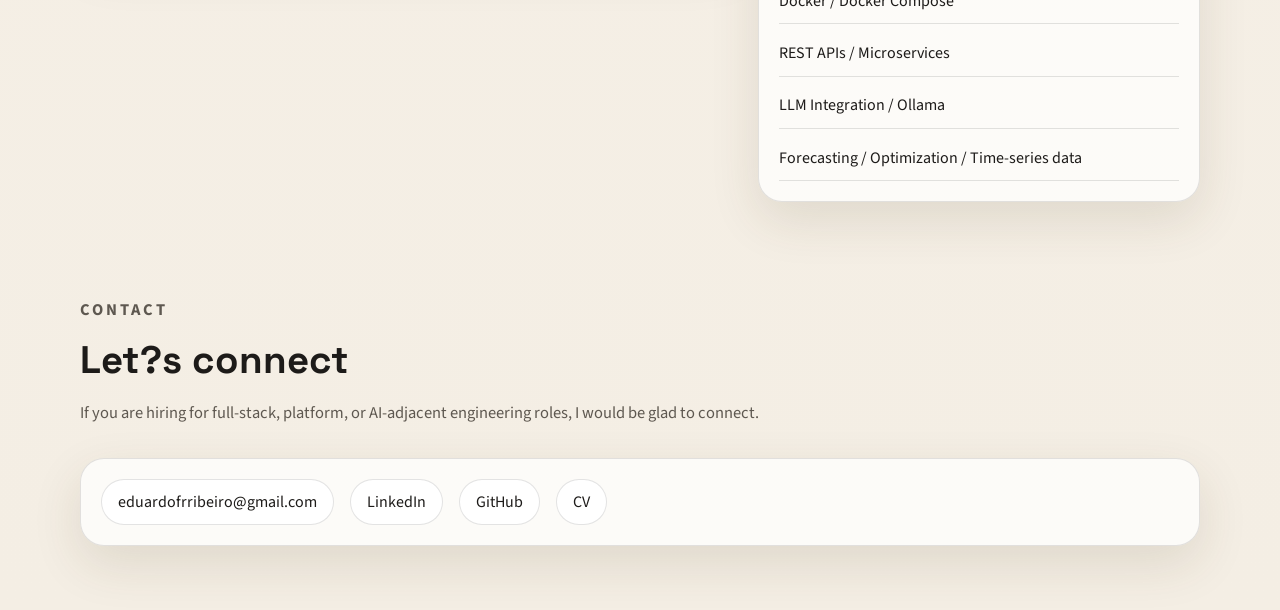
==== commit dc24b7d8: "Add project screenshots and refine portfolio and CV" ====
--- a/index.html
+++ b/index.html
@@ -78,7 +78,7 @@
               <li>Worked across product architecture, implementation, and maintenance in a distributed multi-node environment.</li>
             </ul>
           </div>
-          <div class="case-visual">
+          <div class="case-visual showcase-visual">
             <figure class="image-card wide">
               <img src="assets/images/projects/enertef-forecast.png" alt="EnerTEF forecast workflow and visualization screenshot">
               <figcaption>Forecasting workflow and time-series visualization inside the OASIS platform.</figcaption>
@@ -112,7 +112,7 @@
               <li>Worked with Docker Compose, GitLab, and staging and production deployments.</li>
             </ul>
           </div>
-          <div class="case-visual single">
+          <div class="case-visual single centered-visual">
             <figure class="image-card tall">
               <img src="assets/images/projects/digitalcer-omie-chart.png" alt="DigitalCER market data chart screenshot">
               <figcaption>Market and community data visualization interface inside DigitalCER.</figcaption>
--- a/styles.css
+++ b/styles.css
@@ -162,18 +162,25 @@
 
 .case-study {
   display: grid;
-  grid-template-columns: 1.2fr 0.8fr;
+  grid-template-columns: minmax(0, 1.08fr) minmax(320px, 0.92fr);
   gap: 1.25rem;
   padding: 1.4rem;
   backdrop-filter: blur(10px);
+  overflow: hidden;
 }
 
 .feature-case {
   background: linear-gradient(135deg, rgba(181, 84, 47, 0.08), rgba(255, 250, 243, 0.9)), #fffaf3;
 }
 
-.split-pair { grid-template-columns: 1fr 1fr; }
+.split-pair { grid-template-columns: repeat(2, minmax(0, 1fr)); }
 .project-pair { align-items: start; }
+
+.case-copy,
+.case-visual,
+.image-card {
+  min-width: 0;
+}
 
 .case-copy h3,
 .timeline h3,
@@ -223,34 +230,56 @@
 .outcome-list li + li,
 .skills-list li + li,
 .cv-item li + li { margin-top: 0.42rem; }
-.case-visual { display: grid; gap: 1rem; align-content: start; }
-.with-image { display: grid; gap: 1rem; }
-.mobile-showcase { grid-template-columns: 1fr 220px; align-items: start; }
+.case-visual { display: grid; gap: 1rem; align-content: start; min-width: 0; }
+.with-image { display: grid; gap: 1rem; min-width: 0; }
+.mobile-showcase { grid-template-columns: minmax(0, 1fr) 190px; align-items: start; }
 
 .image-card {
   margin: 0;
+  width: 100%;
+  max-width: 100%;
   border-radius: 20px;
   overflow: hidden;
   background: rgba(255, 250, 243, 0.9);
   border: 1px solid rgba(124, 45, 18, 0.14);
+  box-shadow: 0 18px 42px rgba(73, 48, 22, 0.12);
 }
 
 .image-card img {
   display: block;
   width: 100%;
-  height: 100%;
+  max-width: 100%;
+  height: auto;
   object-fit: cover;
 }
 
 .image-card figcaption {
-  padding: 0.85rem 1rem 1rem;
-  font-size: 0.95rem;
+  padding: 0.8rem 0.95rem 0.95rem;
+  font-size: 0.9rem;
 }
 
 .image-card.wide img { aspect-ratio: 16 / 9; }
-.image-card.mid img { aspect-ratio: 16 / 9; }
-.image-card.tall img { aspect-ratio: 16 / 9; }
+.image-card.mid img { aspect-ratio: 16 / 10; }
+.image-card.tall img { aspect-ratio: 16 / 10; }
+.image-card.phone-shot { max-width: 180px; justify-self: center; }
 .image-card.phone-shot img { aspect-ratio: 9 / 16; object-fit: contain; background: linear-gradient(180deg, #f6f1e8, #ffffff); }
+
+.showcase-visual {
+  grid-template-columns: 1fr;
+}
+
+.showcase-visual .image-card.wide {
+  max-width: 100%;
+}
+
+.centered-visual {
+  align-items: center;
+}
+
+.centered-visual .image-card {
+  max-width: 520px;
+  justify-self: center;
+}
 
 .spotlight { padding-top: 3rem; }
 .timeline { display: grid; grid-template-columns: repeat(3, 1fr); gap: 1rem; }
@@ -354,6 +383,13 @@
     grid-template-columns: 1fr;
   }
 
+  .case-visual,
+  .centered-visual .image-card,
+  .image-card.phone-shot {
+    max-width: 100%;
+    justify-self: stretch;
+  }
+
   .cv-contact { justify-items: start; text-align: left; }
 }
 
@@ -375,3 +411,7 @@
   .cv-summary { font-size: 0.9rem; }
   .cv-item li { font-size: 0.86rem; }
 }
+
+body {
+  overflow-x: hidden;
+}
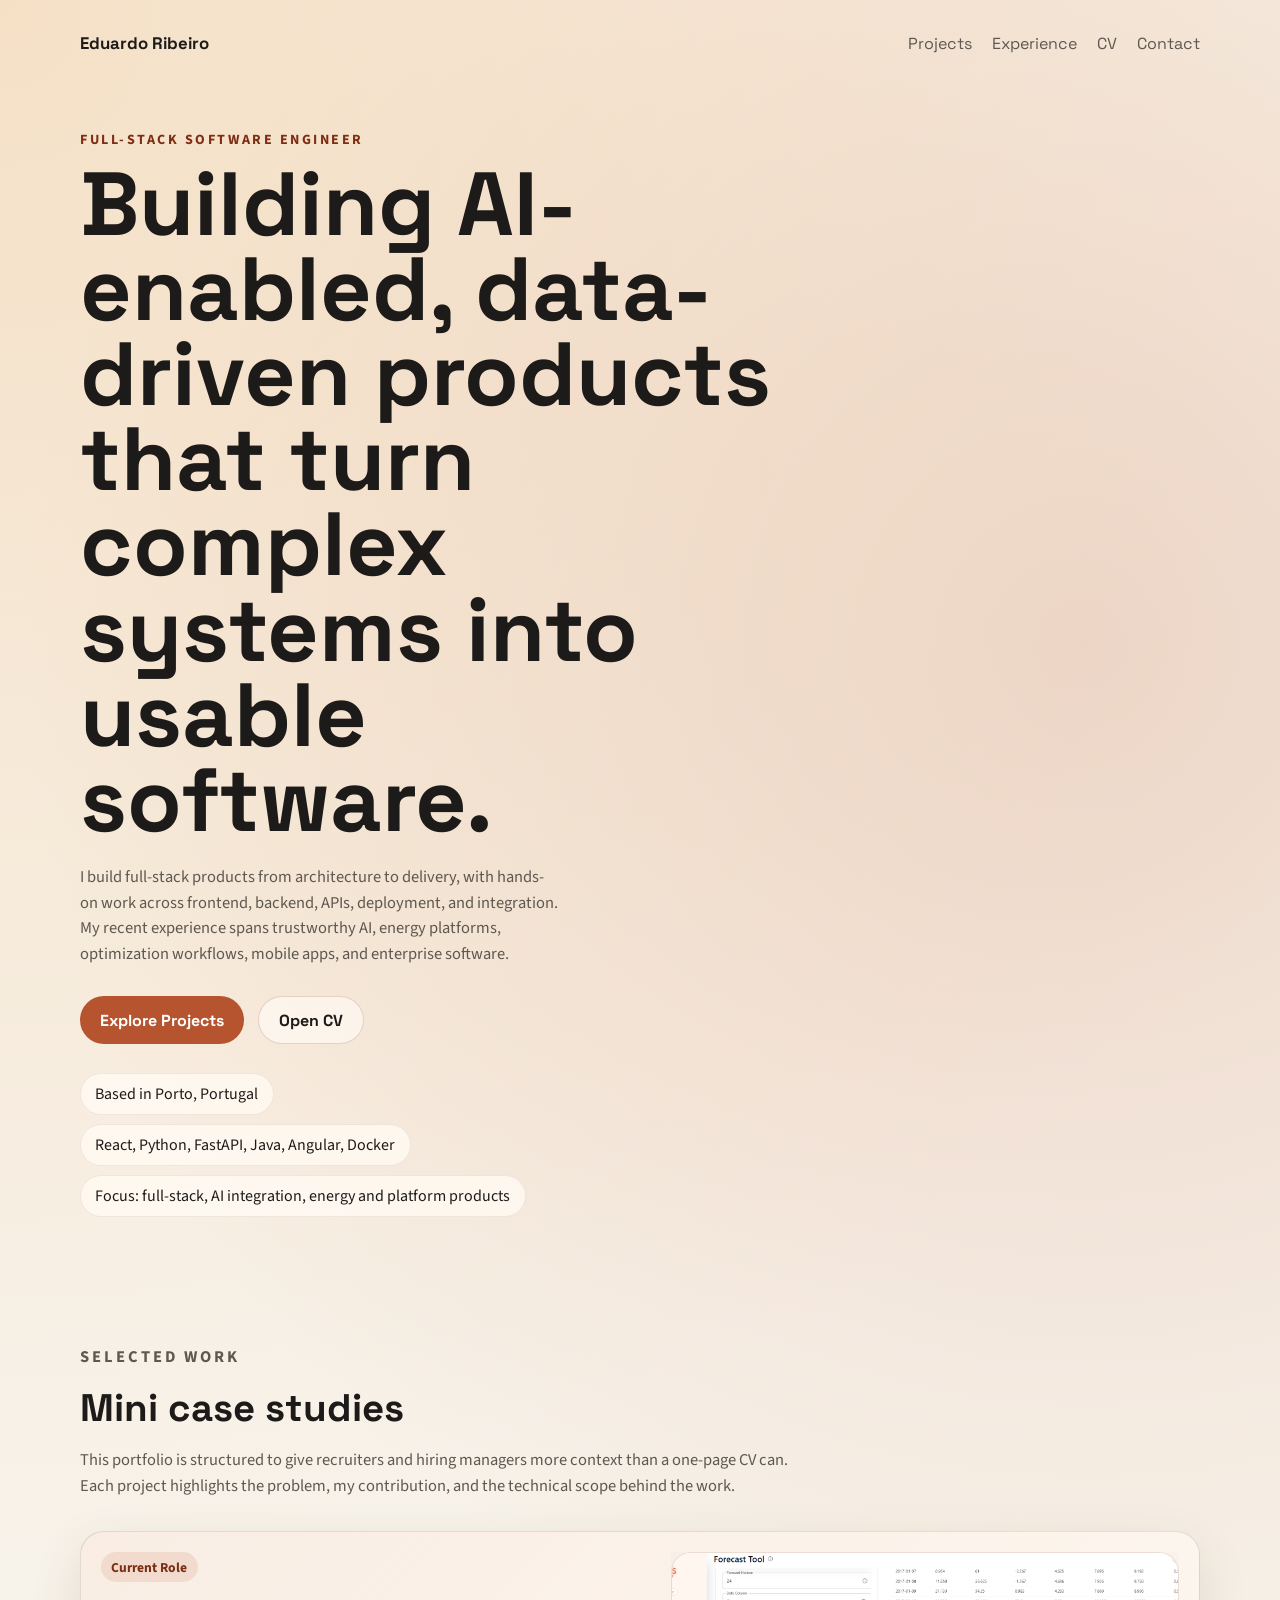
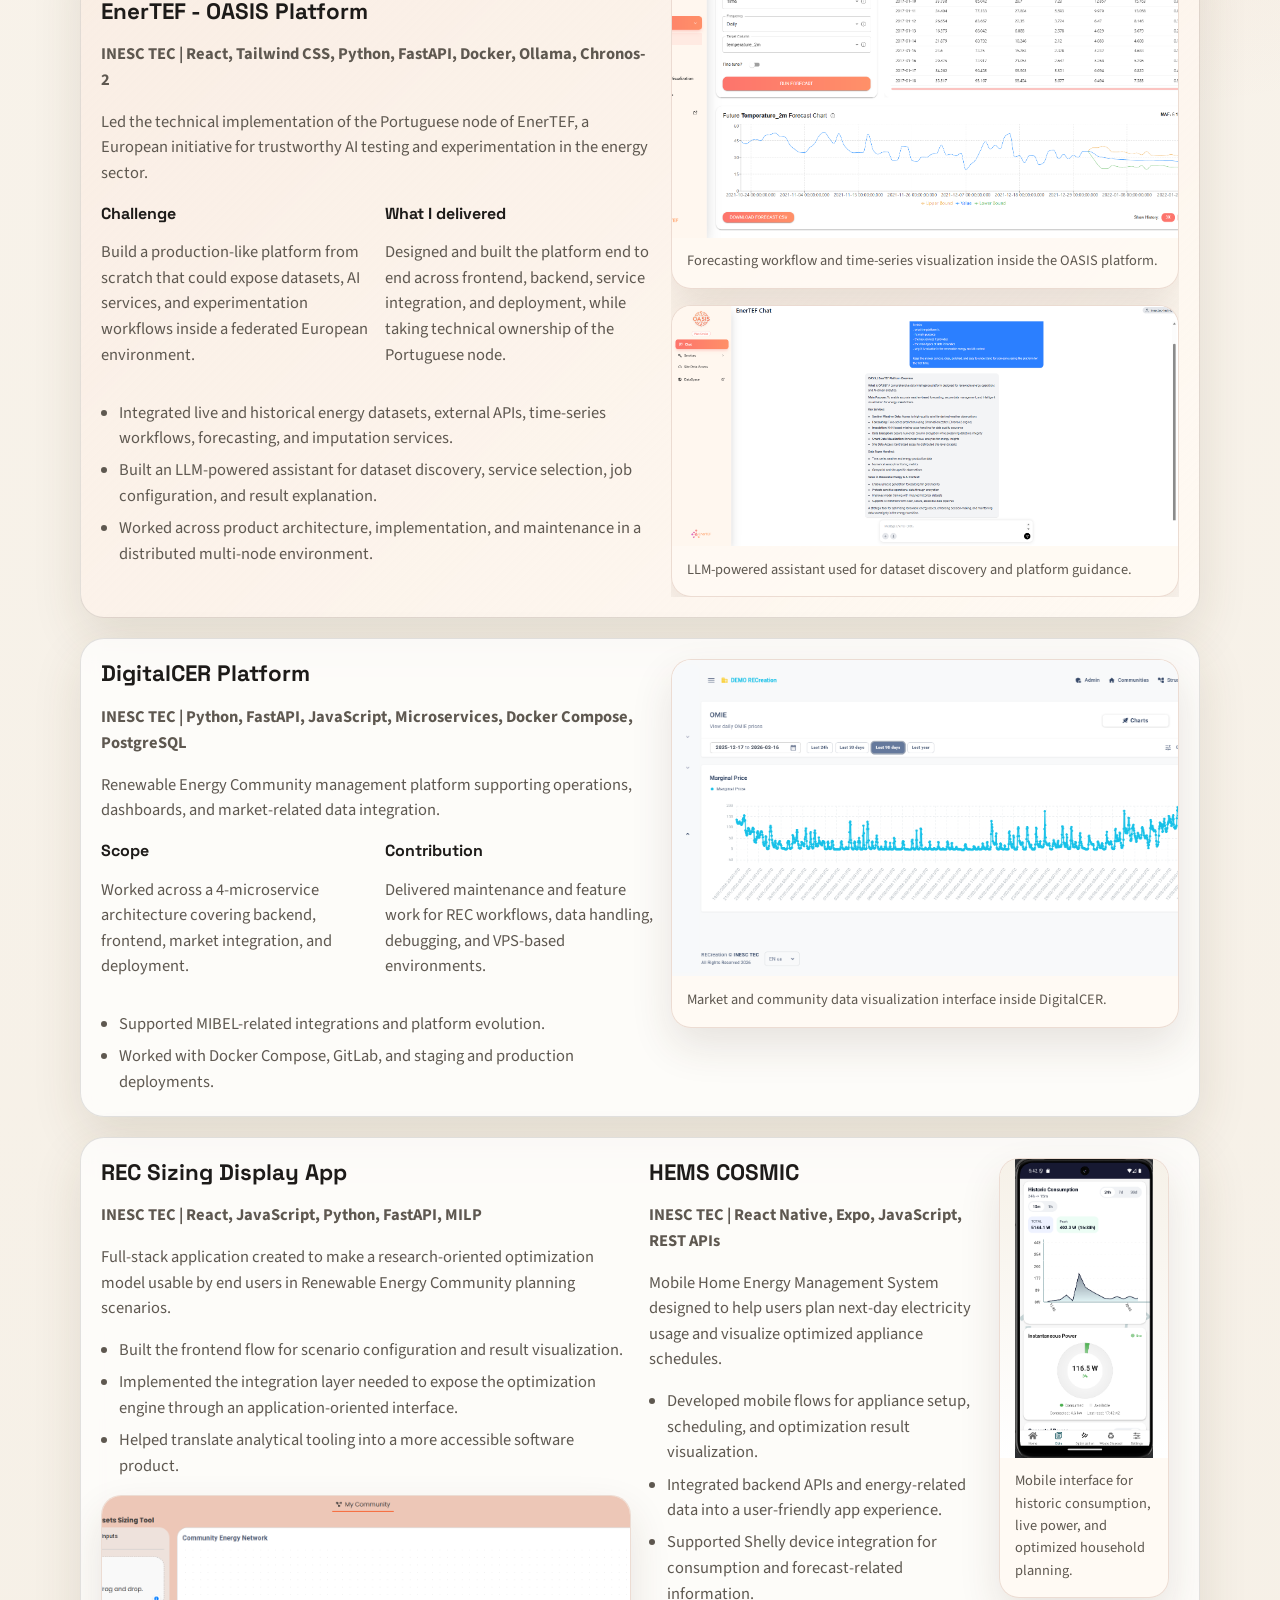
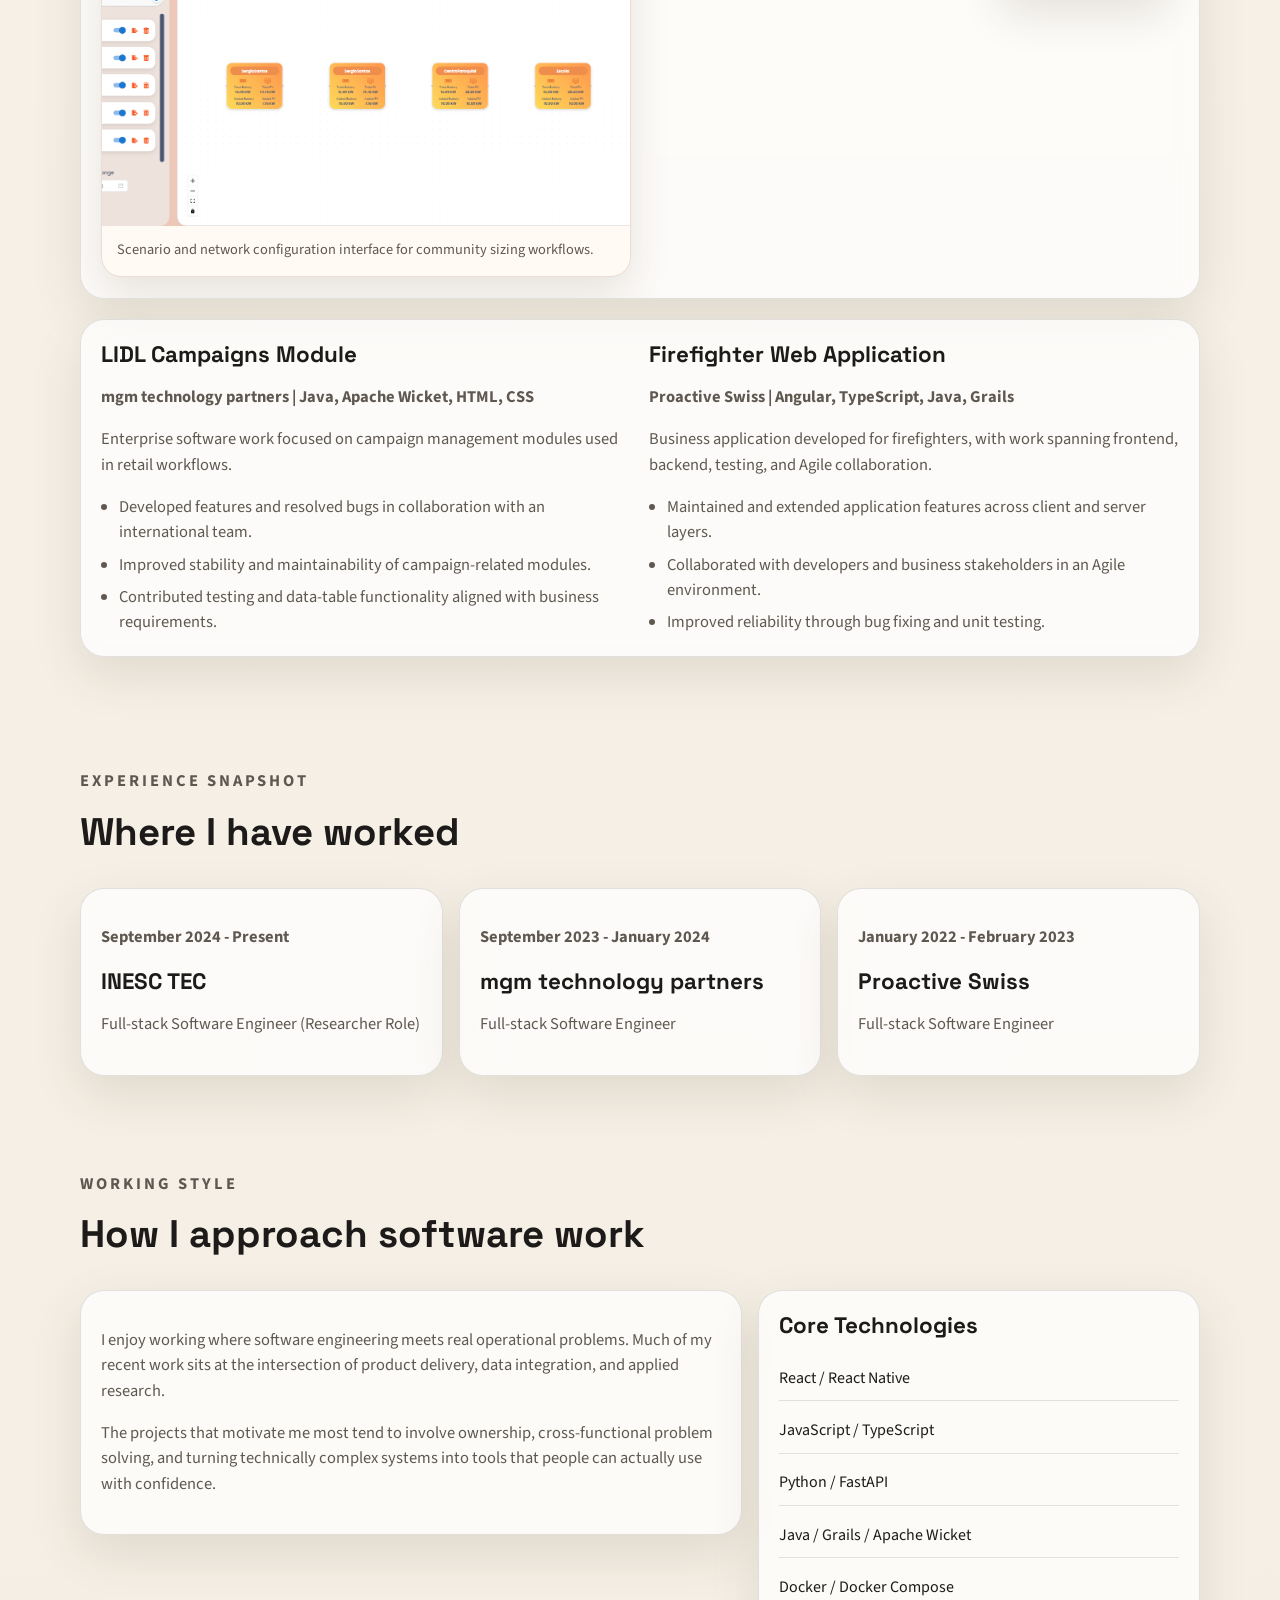
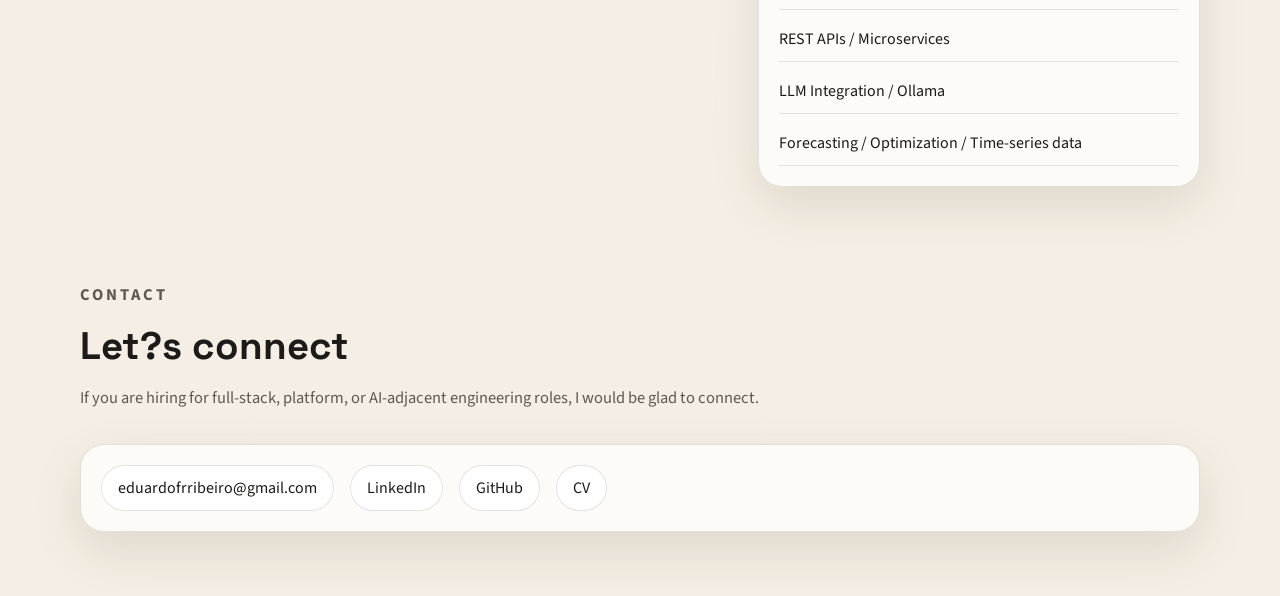
==== commit 3b9b2347: "Fix remaining horizontal overflow in portfolio layout" ====
--- a/index.html
+++ b/index.html
@@ -3,7 +3,7 @@
 <head>
   <meta charset="UTF-8">
   <meta name="viewport" content="width=device-width, initial-scale=1.0">
-  <title>Eduardo Ribeiro | Full-stack Software Engineer</title>
+  <title>Eduardo Ribeiros | Full-stack Software Engineer</title>
   <meta name="description" content="Portfolio of Eduardo Ribeiro, a Full-stack Software Engineer working across AI, energy, web, mobile, and enterprise platforms.">
   <link rel="preconnect" href="https://fonts.googleapis.com">
   <link rel="preconnect" href="https://fonts.gstatic.com" crossorigin>
--- a/styles.css
+++ b/styles.css
@@ -13,6 +13,12 @@
 
 * { box-sizing: border-box; }
 html { scroll-behavior: smooth; }
+html, body {
+  width: 100%;
+  max-width: 100%;
+  overflow-x: clip;
+}
+
 body {
   margin: 0;
   font-family: "Source Sans 3", sans-serif;
@@ -28,7 +34,8 @@
 .hero,
 .section,
 .cv-page {
-  width: min(1120px, calc(100% - 2rem));
+  width: min(1120px, calc(100vw - 2rem));
+  max-width: calc(100vw - 2rem);
   margin: 0 auto;
 }
 
@@ -162,18 +169,19 @@
 
 .case-study {
   display: grid;
-  grid-template-columns: minmax(0, 1.08fr) minmax(320px, 0.92fr);
-  gap: 1.25rem;
-  padding: 1.4rem;
+  grid-template-columns: minmax(0, 1fr) minmax(0, 0.92fr);
+  gap: 1.1rem;
+  padding: 1.25rem;
   backdrop-filter: blur(10px);
-  overflow: hidden;
+  overflow: clip;
+  isolation: isolate;
 }
 
 .feature-case {
   background: linear-gradient(135deg, rgba(181, 84, 47, 0.08), rgba(255, 250, 243, 0.9)), #fffaf3;
 }
 
-.split-pair { grid-template-columns: repeat(2, minmax(0, 1fr)); }
+.split-pair { grid-template-columns: repeat(2, minmax(0, 1fr)); overflow: clip; }
 .project-pair { align-items: start; }
 
 .case-copy,
@@ -243,6 +251,7 @@
   background: rgba(255, 250, 243, 0.9);
   border: 1px solid rgba(124, 45, 18, 0.14);
   box-shadow: 0 18px 42px rgba(73, 48, 22, 0.12);
+  contain: layout paint;
 }
 
 .image-card img {
@@ -251,6 +260,7 @@
   max-width: 100%;
   height: auto;
   object-fit: cover;
+  vertical-align: middle;
 }
 
 .image-card figcaption {
@@ -258,14 +268,19 @@
   font-size: 0.9rem;
 }
 
+.image-card.wide { max-width: 100%; }
 .image-card.wide img { aspect-ratio: 16 / 9; }
+.image-card.mid { max-width: 100%; }
 .image-card.mid img { aspect-ratio: 16 / 10; }
+.image-card.tall { max-width: min(100%, 480px); }
 .image-card.tall img { aspect-ratio: 16 / 10; }
-.image-card.phone-shot { max-width: 180px; justify-self: center; }
+.image-card.phone-shot { max-width: 170px; justify-self: center; }
 .image-card.phone-shot img { aspect-ratio: 9 / 16; object-fit: contain; background: linear-gradient(180deg, #f6f1e8, #ffffff); }
 
 .showcase-visual {
   grid-template-columns: 1fr;
+  max-width: 100%;
+  overflow: clip;
 }
 
 .showcase-visual .image-card.wide {
@@ -383,9 +398,14 @@
     grid-template-columns: 1fr;
   }
 
+  .case-study {
+    padding: 1rem;
+  }
+
   .case-visual,
   .centered-visual .image-card,
-  .image-card.phone-shot {
+  .image-card.phone-shot,
+  .image-card.tall {
     max-width: 100%;
     justify-self: stretch;
   }
@@ -412,6 +432,3 @@
   .cv-item li { font-size: 0.86rem; }
 }
 
-body {
-  overflow-x: hidden;
-}
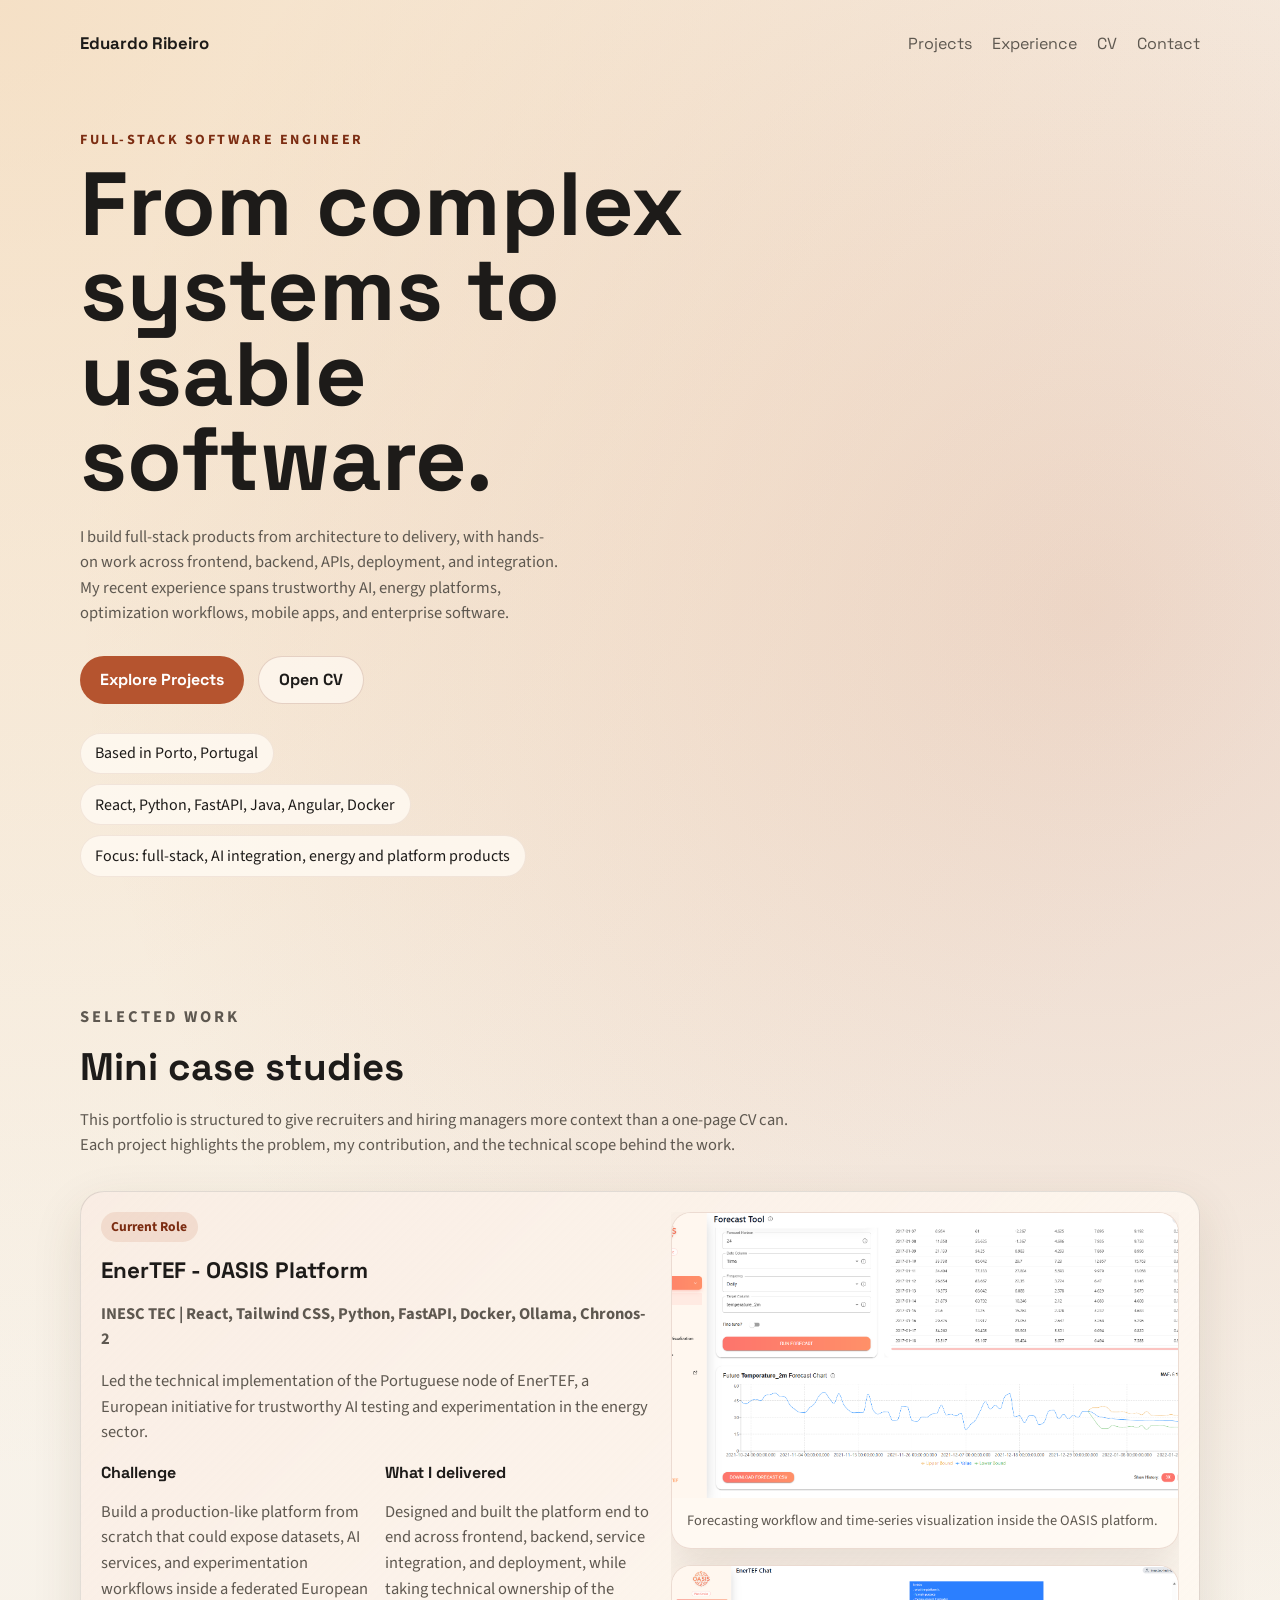
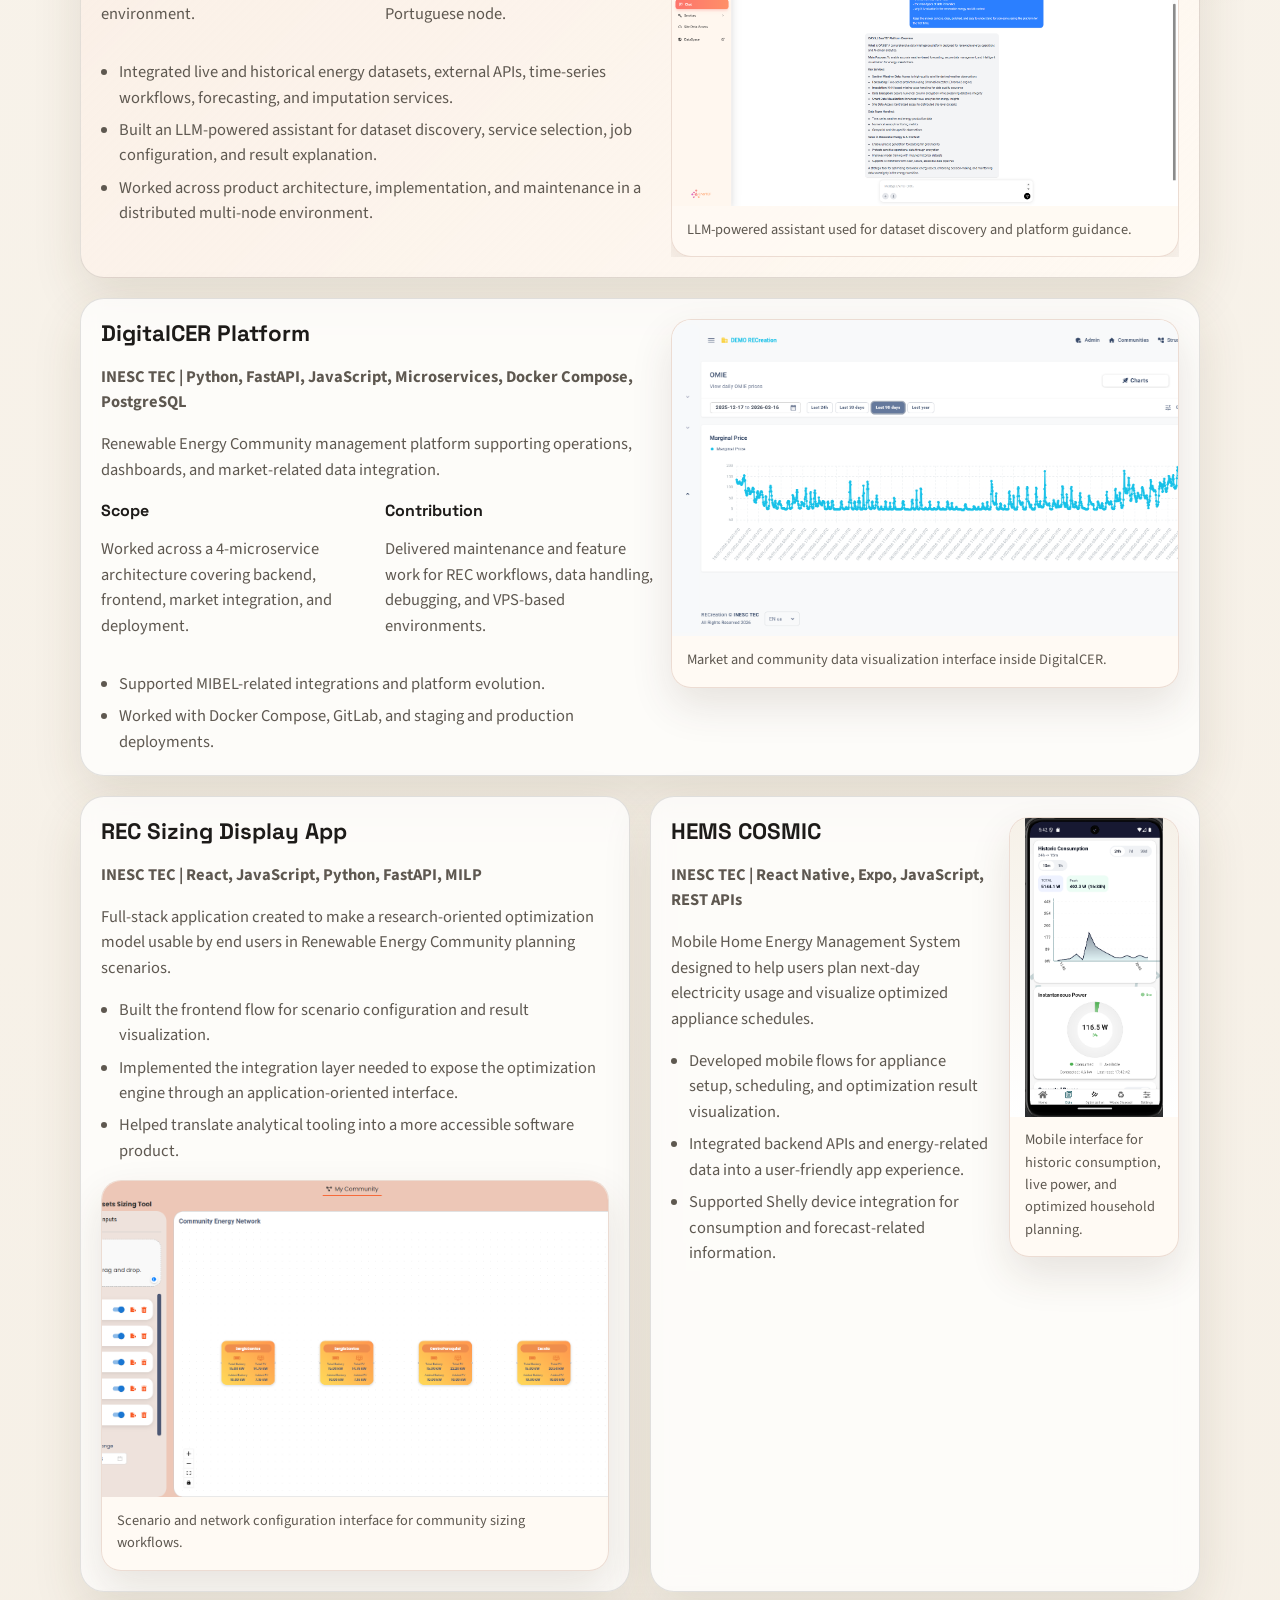
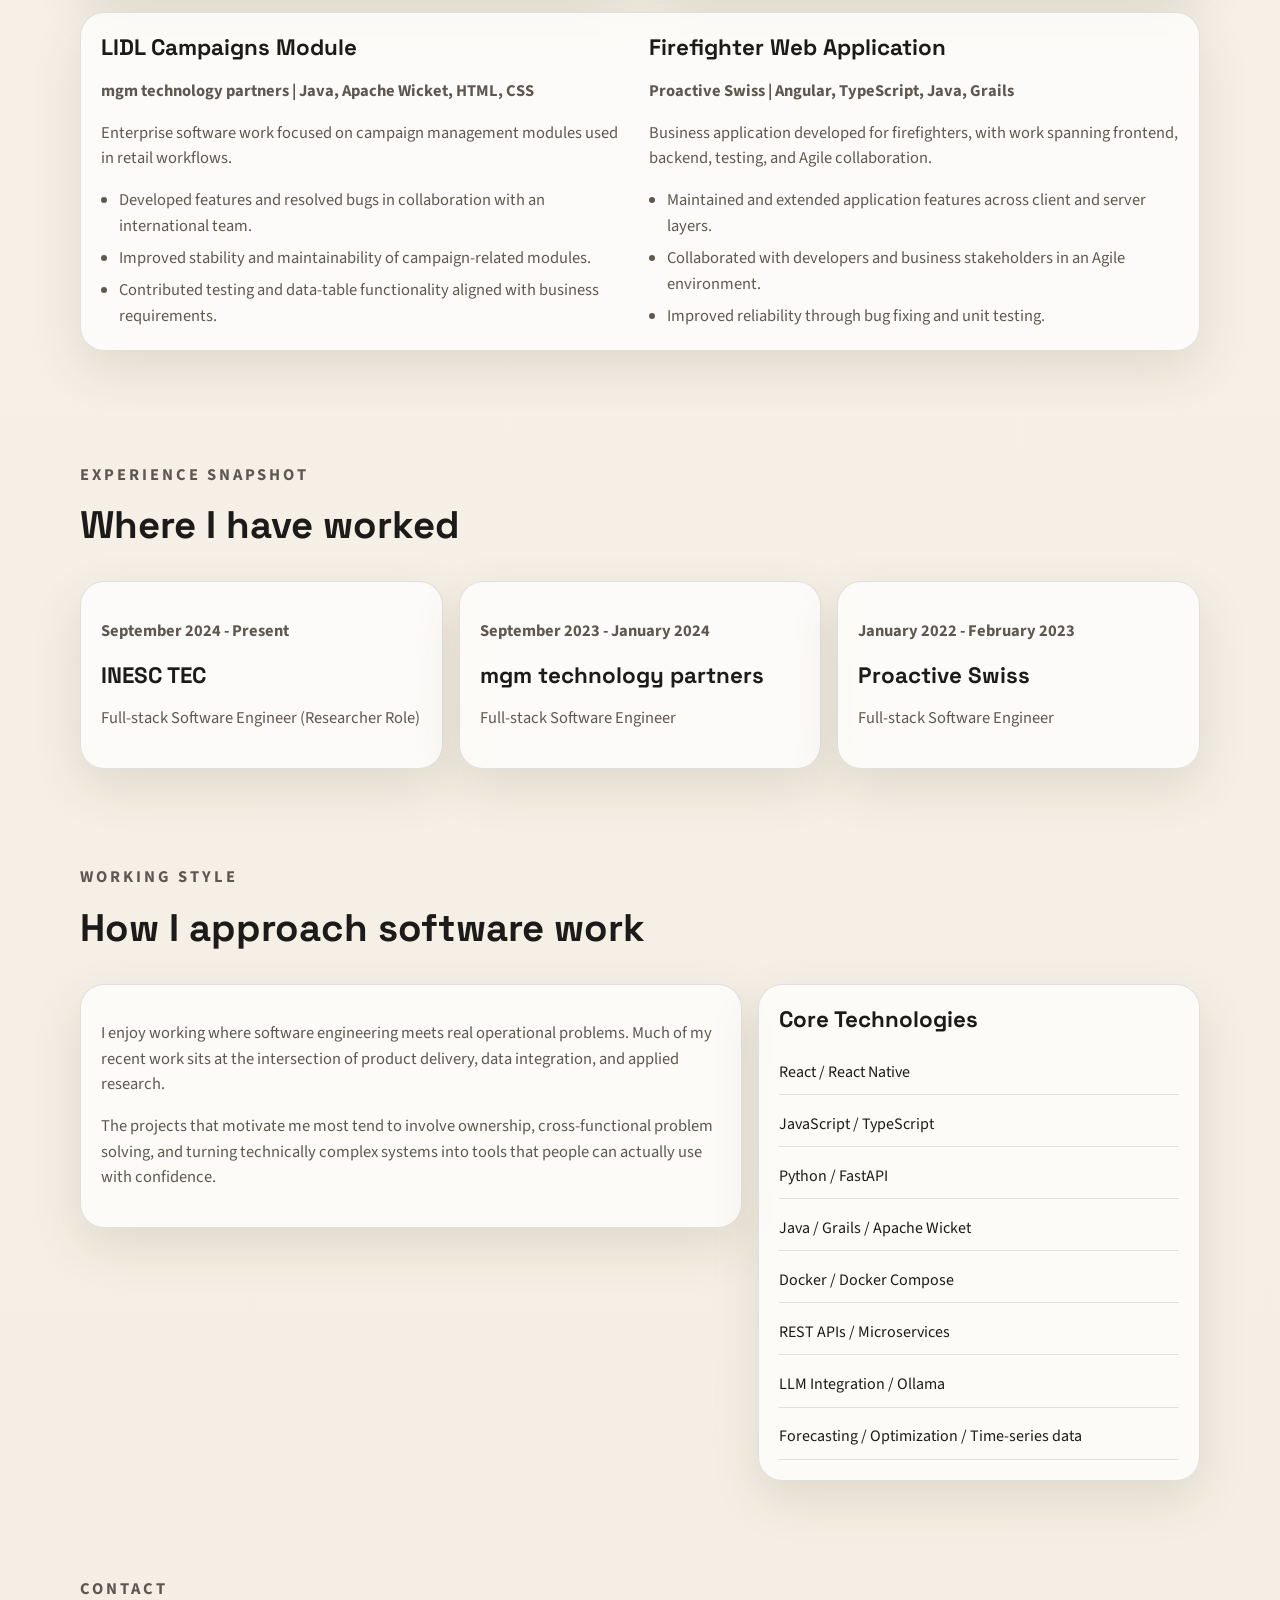
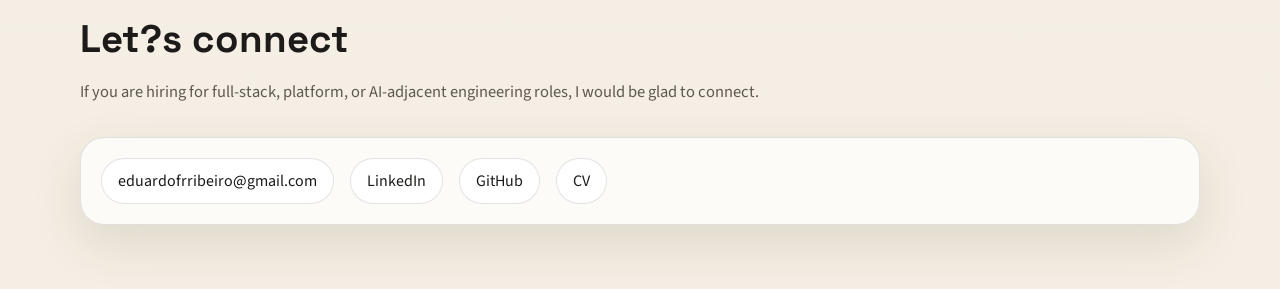
==== commit f0b206b6: "Split REC Sizing and HEMS into separate project cards" ====
--- a/index.html
+++ b/index.html
@@ -3,7 +3,7 @@
 <head>
   <meta charset="UTF-8">
   <meta name="viewport" content="width=device-width, initial-scale=1.0">
-  <title>Eduardo Ribeiros | Full-stack Software Engineer</title>
+  <title>Eduardo Ribeiro | Full-stack Software Engineer</title>
   <meta name="description" content="Portfolio of Eduardo Ribeiro, a Full-stack Software Engineer working across AI, energy, web, mobile, and enterprise platforms.">
   <link rel="preconnect" href="https://fonts.googleapis.com">
   <link rel="preconnect" href="https://fonts.gstatic.com" crossorigin>
@@ -23,11 +23,9 @@
     </nav>
     <div class="hero-content" id="top">
       <p class="eyebrow">Full-stack Software Engineer</p>
-      <h1>Building AI-enabled, data-driven products that turn complex systems into usable software.</h1>
+      <h1>From complex systems to usable software.</h1>
       <p class="intro">
-        I build full-stack products from architecture to delivery, with hands-on work across frontend, backend,
-        APIs, deployment, and integration. My recent experience spans trustworthy AI, energy platforms,
-        optimization workflows, mobile apps, and enterprise software.
+        I build full-stack products from architecture to delivery, with hands-on work across frontend, backend, APIs, deployment, and integration. My recent experience spans trustworthy AI, energy platforms, optimization workflows, mobile apps, and enterprise software.
       </p>
       <div class="hero-actions">
         <a class="button primary" href="#projects">Explore Projects</a>
@@ -120,44 +118,49 @@
           </div>
         </article>
 
-        <article class="case-study split-pair project-pair">
-          <div class="case-copy with-image">
-            <div>
-              <h3>REC Sizing Display App</h3>
-              <p class="meta">INESC TEC | React, JavaScript, Python, FastAPI, MILP</p>
-              <p>
-                Full-stack application created to make a research-oriented optimization model usable by end users in Renewable Energy Community planning scenarios.
-              </p>
-              <ul class="outcome-list">
-                <li>Built the frontend flow for scenario configuration and result visualization.</li>
-                <li>Implemented the integration layer needed to expose the optimization engine through an application-oriented interface.</li>
-                <li>Helped translate analytical tooling into a more accessible software product.</li>
-              </ul>
-            </div>
-            <figure class="image-card mid">
-              <img src="assets/images/projects/rec-sizing-network.png" alt="REC sizing network configuration screenshot">
-              <figcaption>Scenario and network configuration interface for community sizing workflows.</figcaption>
-            </figure>
-          </div>
-          <div class="case-copy with-image mobile-showcase">
-            <div>
-              <h3>HEMS COSMIC</h3>
-              <p class="meta">INESC TEC | React Native, Expo, JavaScript, REST APIs</p>
-              <p>
-                Mobile Home Energy Management System designed to help users plan next-day electricity usage and visualize optimized appliance schedules.
-              </p>
-              <ul class="outcome-list">
-                <li>Developed mobile flows for appliance setup, scheduling, and optimization result visualization.</li>
-                <li>Integrated backend APIs and energy-related data into a user-friendly app experience.</li>
-                <li>Supported Shelly device integration for consumption and forecast-related information.</li>
-              </ul>
-            </div>
-            <figure class="image-card phone-shot">
-              <img src="assets/images/projects/hems-mobile-dashboard.png" alt="HEMS COSMIC mobile dashboard screenshot">
-              <figcaption>Mobile interface for historic consumption, live power, and optimized household planning.</figcaption>
-            </figure>
-          </div>
-        </article>
+        <div class="case-row two-cards">
+          <article class="case-study compact-case">
+            <div class="case-copy with-image stacked-copy">
+              <div>
+                <h3>REC Sizing Display App</h3>
+                <p class="meta">INESC TEC | React, JavaScript, Python, FastAPI, MILP</p>
+                <p>
+                  Full-stack application created to make a research-oriented optimization model usable by end users in Renewable Energy Community planning scenarios.
+                </p>
+                <ul class="outcome-list">
+                  <li>Built the frontend flow for scenario configuration and result visualization.</li>
+                  <li>Implemented the integration layer needed to expose the optimization engine through an application-oriented interface.</li>
+                  <li>Helped translate analytical tooling into a more accessible software product.</li>
+                </ul>
+              </div>
+              <figure class="image-card mid">
+                <img src="assets/images/projects/rec-sizing-network.png" alt="REC sizing network configuration screenshot">
+                <figcaption>Scenario and network configuration interface for community sizing workflows.</figcaption>
+              </figure>
+            </div>
+          </article>
+
+          <article class="case-study compact-case">
+            <div class="case-copy with-image mobile-showcase separated-mobile">
+              <div>
+                <h3>HEMS COSMIC</h3>
+                <p class="meta">INESC TEC | React Native, Expo, JavaScript, REST APIs</p>
+                <p>
+                  Mobile Home Energy Management System designed to help users plan next-day electricity usage and visualize optimized appliance schedules.
+                </p>
+                <ul class="outcome-list">
+                  <li>Developed mobile flows for appliance setup, scheduling, and optimization result visualization.</li>
+                  <li>Integrated backend APIs and energy-related data into a user-friendly app experience.</li>
+                  <li>Supported Shelly device integration for consumption and forecast-related information.</li>
+                </ul>
+              </div>
+              <figure class="image-card phone-shot">
+                <img src="assets/images/projects/hems-mobile-dashboard.png" alt="HEMS COSMIC mobile dashboard screenshot">
+                <figcaption>Mobile interface for historic consumption, live power, and optimized household planning.</figcaption>
+              </figure>
+            </div>
+          </article>
+        </div>
 
         <article class="case-study split-pair enterprise-case">
           <div class="case-copy">
--- a/styles.css
+++ b/styles.css
@@ -154,6 +154,12 @@
 h2 { margin: 0; font-size: clamp(2rem, 3vw, 3rem); }
 
 .case-study-list { display: grid; gap: 1.25rem; }
+.case-row.two-cards {
+  display: grid;
+  grid-template-columns: repeat(2, minmax(0, 1fr));
+  gap: 1.25rem;
+}
+
 
 .case-study,
 .timeline article,
@@ -241,6 +247,10 @@
 .case-visual { display: grid; gap: 1rem; align-content: start; min-width: 0; }
 .with-image { display: grid; gap: 1rem; min-width: 0; }
 .mobile-showcase { grid-template-columns: minmax(0, 1fr) 190px; align-items: start; }
+.stacked-copy { align-content: start; }
+.compact-case { grid-template-columns: 1fr; }
+.compact-case .case-copy { min-width: 0; }
+.separated-mobile { grid-template-columns: minmax(0, 1fr) 170px; gap: 1.1rem; align-items: start; }
 
 .image-card {
   margin: 0;
@@ -394,7 +404,8 @@
   .two-column,
   .cv-grid,
   .cv-header,
-  .mobile-showcase {
+  .mobile-showcase,
+  .case-row.two-cards {
     grid-template-columns: 1fr;
   }
 
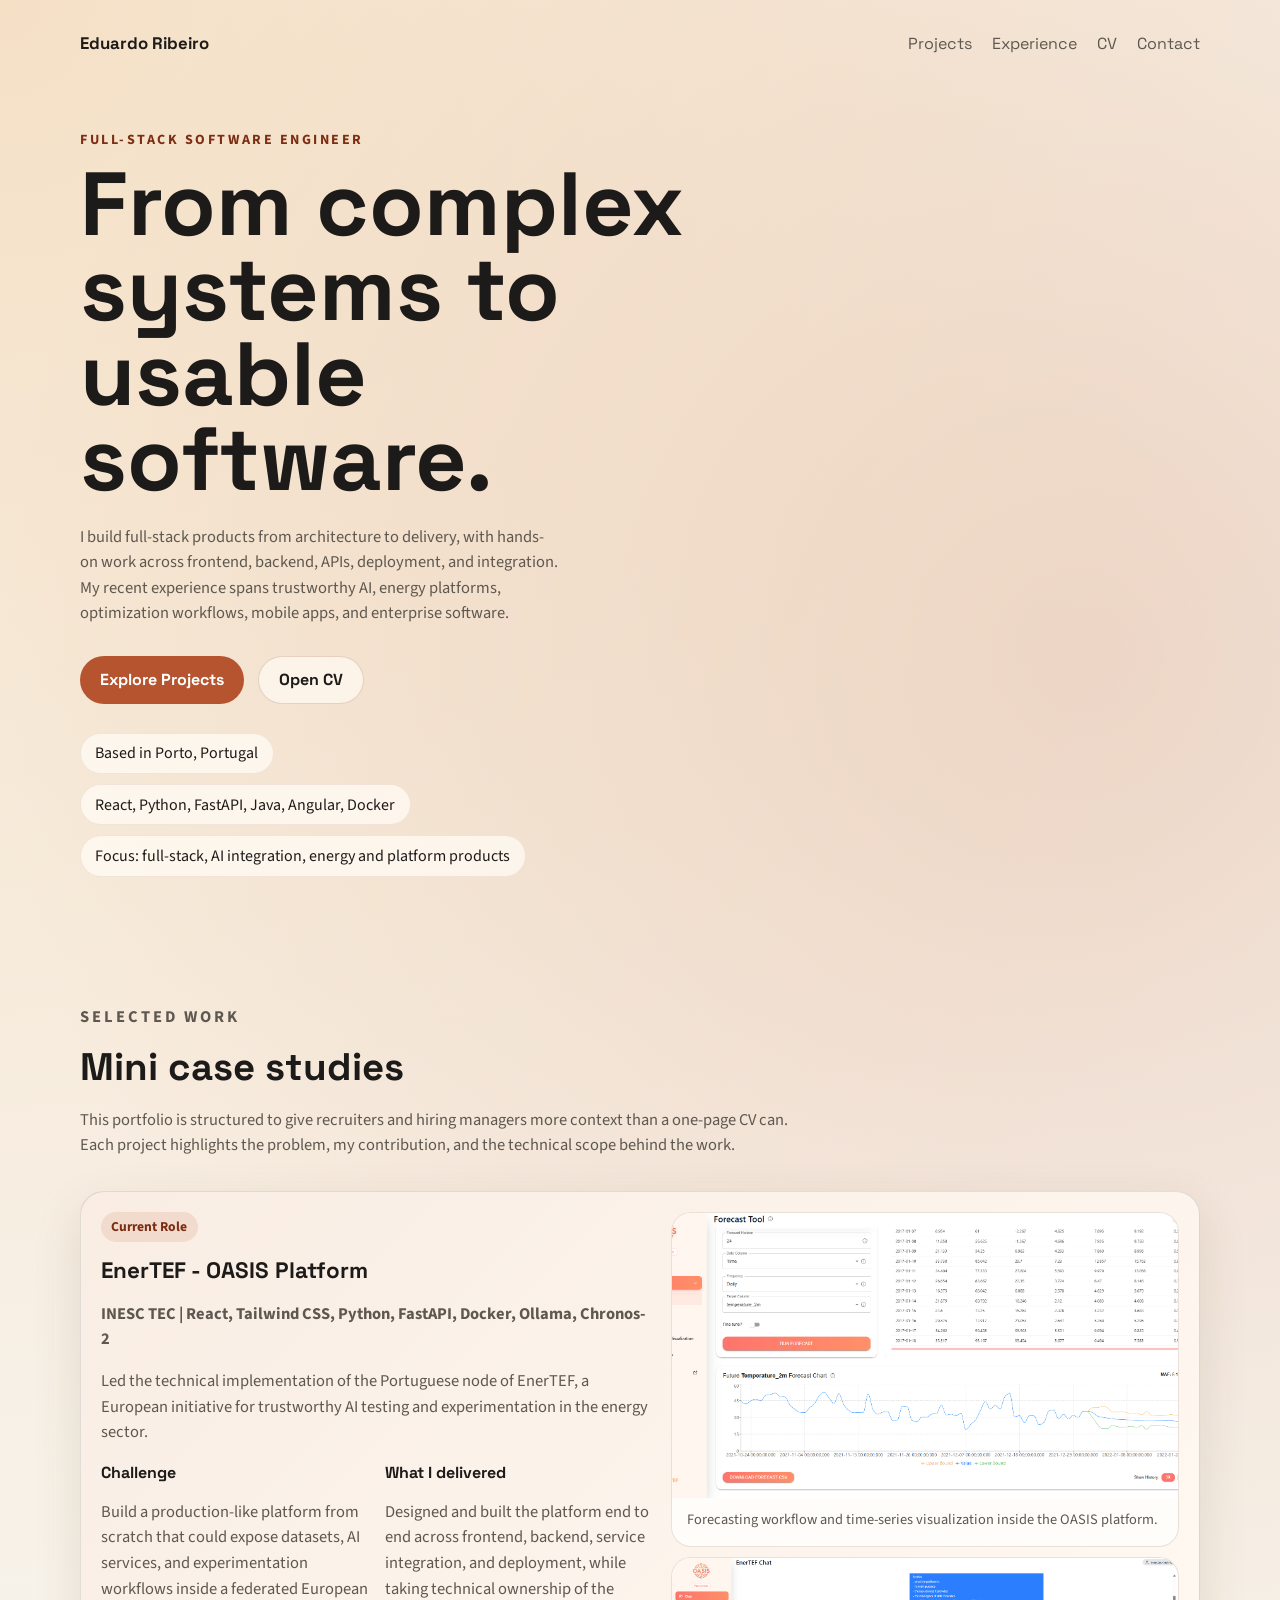
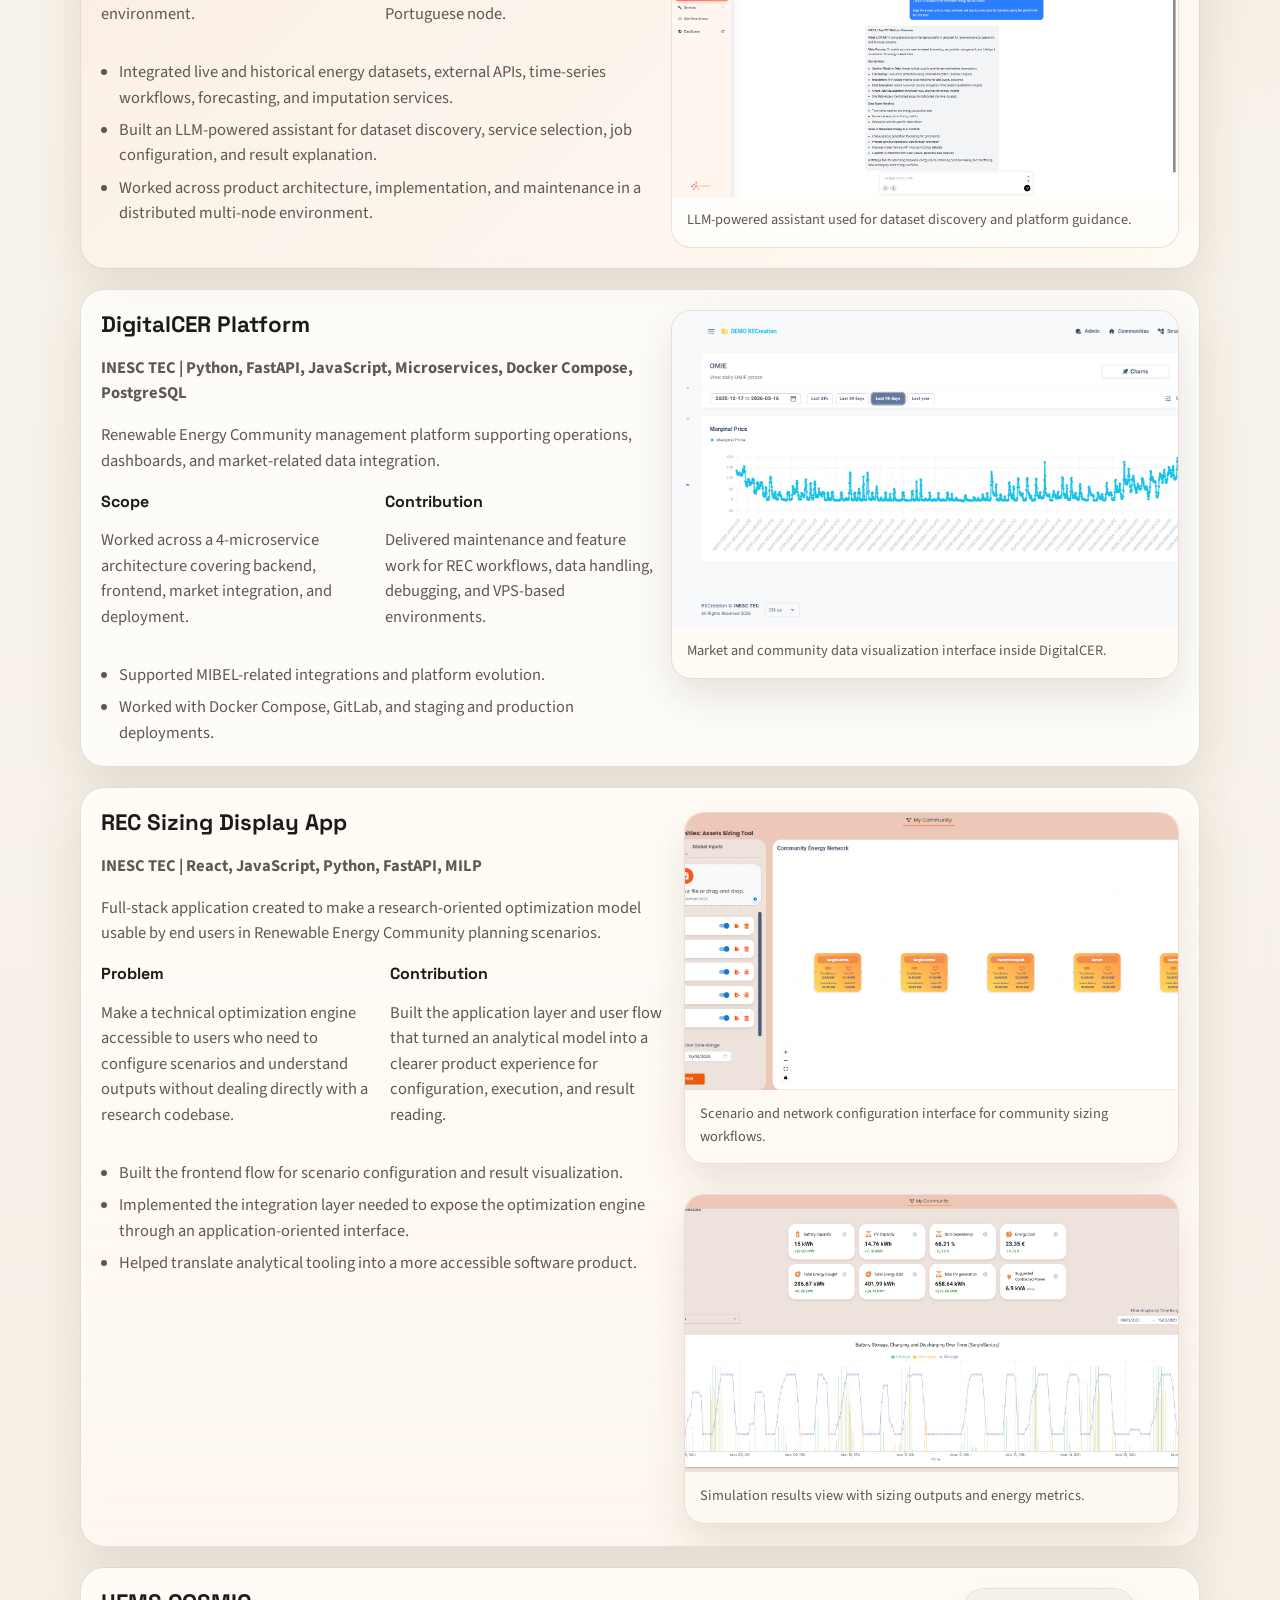
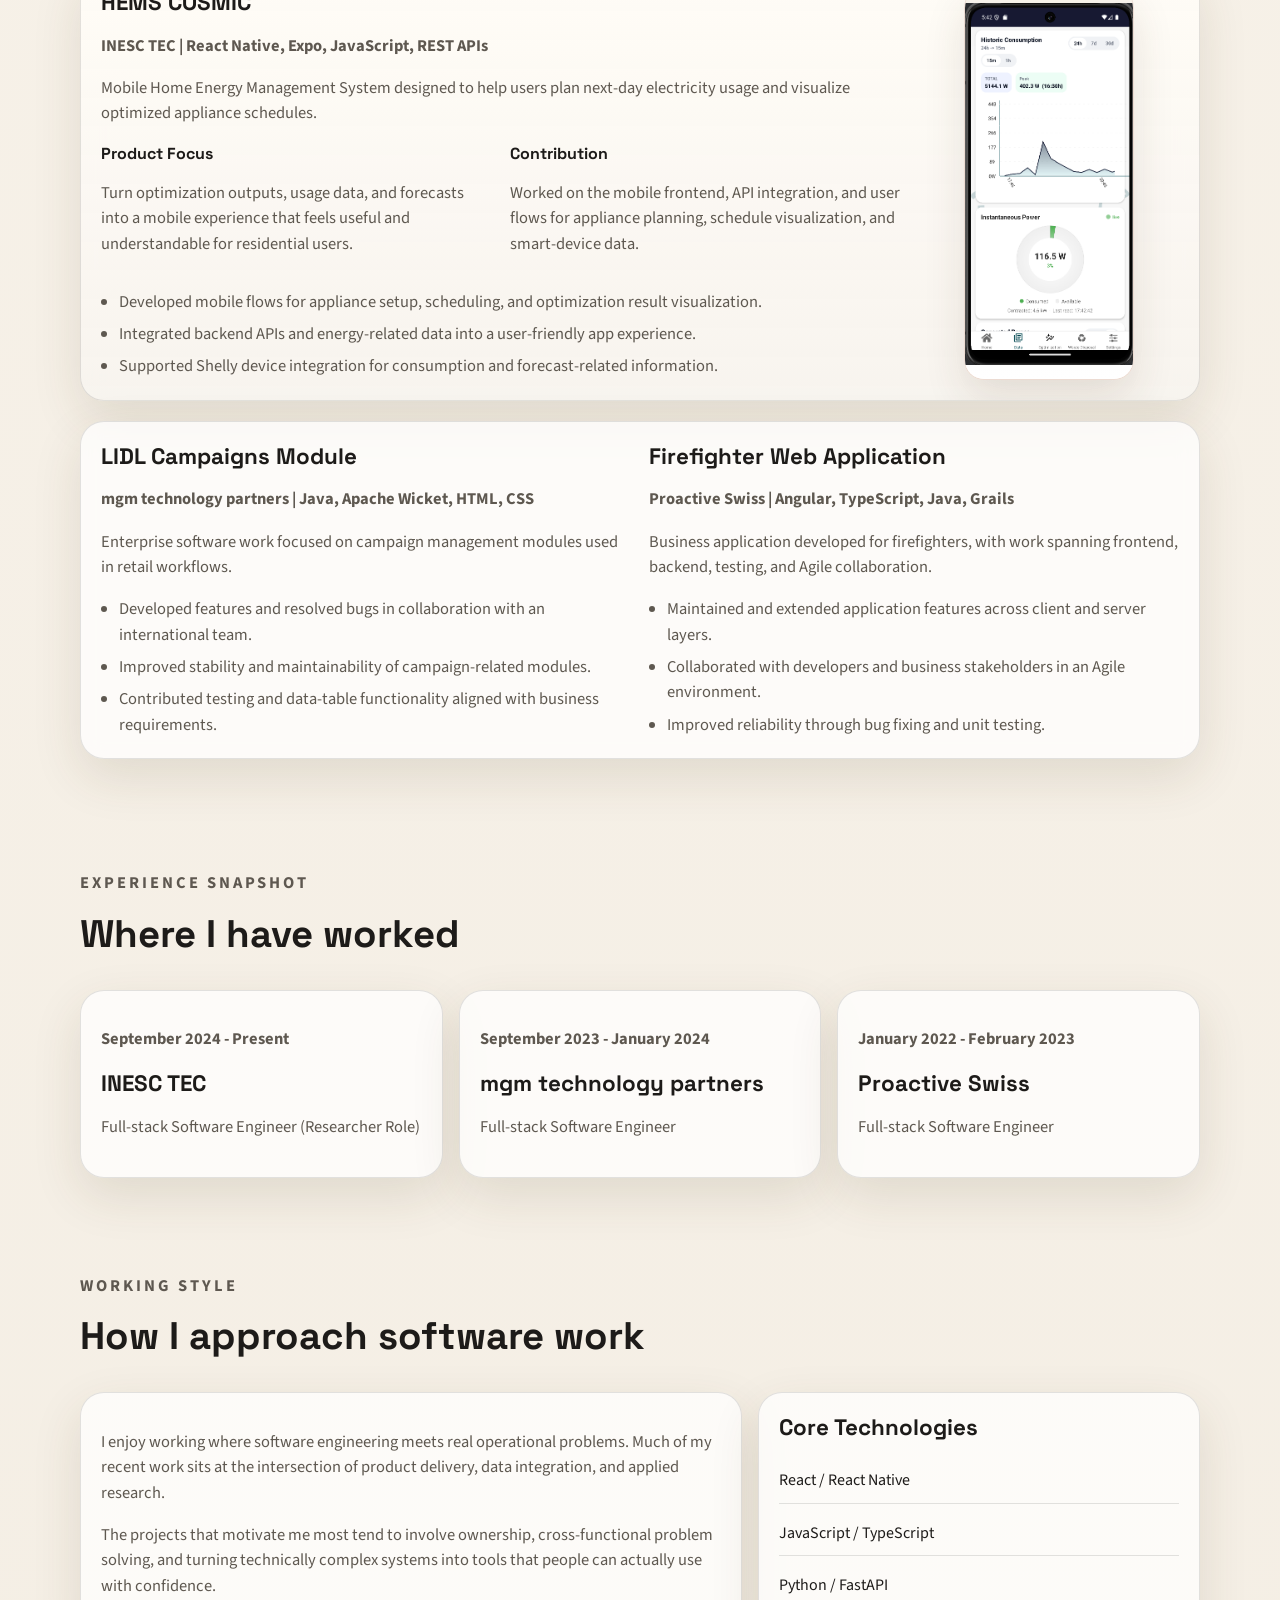
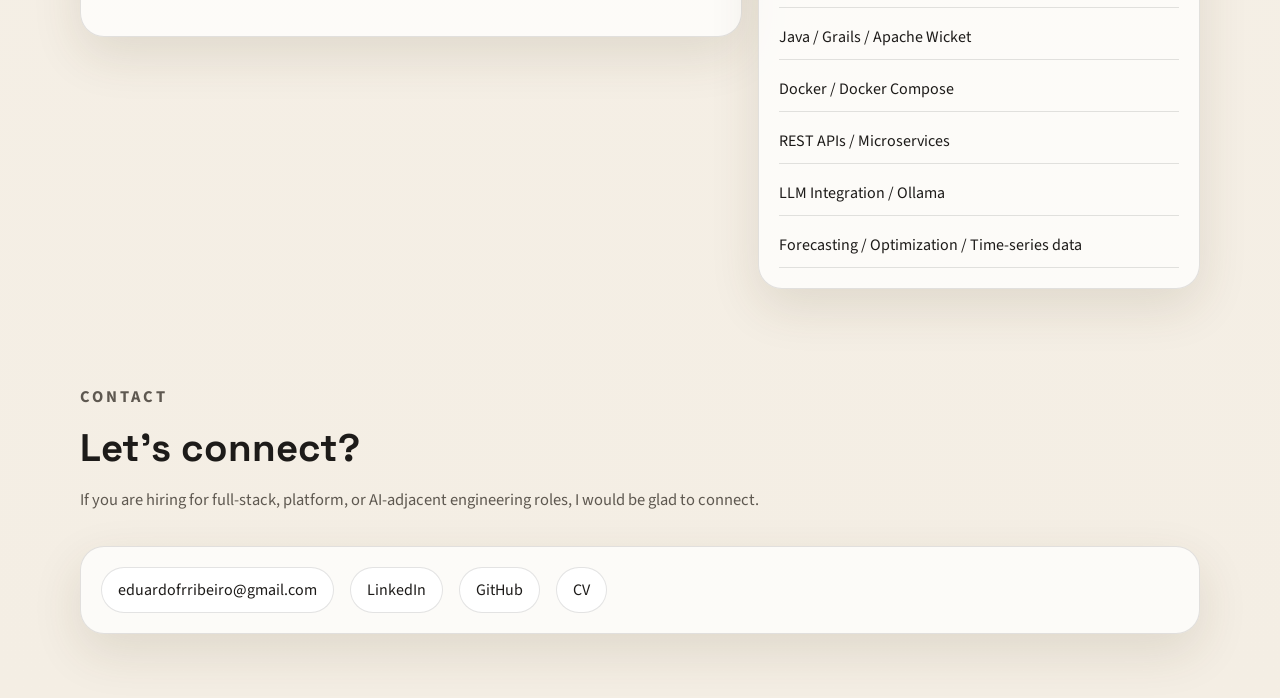
==== commit 0c16cf3c: "Refine case study presentations and enhance layout for improved readability" ====
--- a/index.html
+++ b/index.html
@@ -118,49 +118,72 @@
           </div>
         </article>
 
-        <div class="case-row two-cards">
-          <article class="case-study compact-case">
-            <div class="case-copy with-image stacked-copy">
-              <div>
-                <h3>REC Sizing Display App</h3>
-                <p class="meta">INESC TEC | React, JavaScript, Python, FastAPI, MILP</p>
-                <p>
-                  Full-stack application created to make a research-oriented optimization model usable by end users in Renewable Energy Community planning scenarios.
-                </p>
-                <ul class="outcome-list">
-                  <li>Built the frontend flow for scenario configuration and result visualization.</li>
-                  <li>Implemented the integration layer needed to expose the optimization engine through an application-oriented interface.</li>
-                  <li>Helped translate analytical tooling into a more accessible software product.</li>
-                </ul>
-              </div>
-              <figure class="image-card mid">
+        <article class="case-study polished-case rec-case">
+          <div class="case-copy with-image polished-copy">
+            <div>
+              <h3>REC Sizing Display App</h3>
+              <p class="meta">INESC TEC | React, JavaScript, Python, FastAPI, MILP</p>
+              <p>
+                Full-stack application created to make a research-oriented optimization model usable by end users in Renewable Energy Community planning scenarios.
+              </p>
+              <div class="case-columns compact">
+                <div>
+                  <h4>Problem</h4>
+                  <p>Make a technical optimization engine accessible to users who need to configure scenarios and understand outputs without dealing directly with a research codebase.</p>
+                </div>
+                <div>
+                  <h4>Contribution</h4>
+                  <p>Built the application layer and user flow that turned an analytical model into a clearer product experience for configuration, execution, and result reading.</p>
+                </div>
+              </div>
+              <ul class="outcome-list">
+                <li>Built the frontend flow for scenario configuration and result visualization.</li>
+                <li>Implemented the integration layer needed to expose the optimization engine through an application-oriented interface.</li>
+                <li>Helped translate analytical tooling into a more accessible software product.</li>
+              </ul>
+            </div>
+            <div class="dual-shot-stack">
+              <figure class="image-card widescreen-shot elevated-shot">
                 <img src="assets/images/projects/rec-sizing-network.png" alt="REC sizing network configuration screenshot">
                 <figcaption>Scenario and network configuration interface for community sizing workflows.</figcaption>
               </figure>
-            </div>
-          </article>
-
-          <article class="case-study compact-case">
-            <div class="case-copy with-image mobile-showcase separated-mobile">
-              <div>
-                <h3>HEMS COSMIC</h3>
-                <p class="meta">INESC TEC | React Native, Expo, JavaScript, REST APIs</p>
-                <p>
-                  Mobile Home Energy Management System designed to help users plan next-day electricity usage and visualize optimized appliance schedules.
-                </p>
-                <ul class="outcome-list">
-                  <li>Developed mobile flows for appliance setup, scheduling, and optimization result visualization.</li>
-                  <li>Integrated backend APIs and energy-related data into a user-friendly app experience.</li>
-                  <li>Supported Shelly device integration for consumption and forecast-related information.</li>
-                </ul>
-              </div>
-              <figure class="image-card phone-shot">
-                <img src="assets/images/projects/hems-mobile-dashboard.png" alt="HEMS COSMIC mobile dashboard screenshot">
-                <figcaption>Mobile interface for historic consumption, live power, and optimized household planning.</figcaption>
+              <figure class="image-card widescreen-shot soft-shot">
+                <img src="assets/images/projects/rec-sizing-results.png" alt="REC sizing results dashboard screenshot">
+                <figcaption>Simulation results view with sizing outputs and energy metrics.</figcaption>
               </figure>
             </div>
-          </article>
-        </div>
+          </div>
+        </article>
+
+        <article class="case-study polished-case mobile-case">
+          <div class="case-copy with-image polished-copy mobile-polish">
+            <div>
+              <h3>HEMS COSMIC</h3>
+              <p class="meta">INESC TEC | React Native, Expo, JavaScript, REST APIs</p>
+              <p>
+                Mobile Home Energy Management System designed to help users plan next-day electricity usage and visualize optimized appliance schedules.
+              </p>
+              <div class="case-columns compact">
+                <div>
+                  <h4>Product Focus</h4>
+                  <p>Turn optimization outputs, usage data, and forecasts into a mobile experience that feels useful and understandable for residential users.</p>
+                </div>
+                <div>
+                  <h4>Contribution</h4>
+                  <p>Worked on the mobile frontend, API integration, and user flows for appliance planning, schedule visualization, and smart-device data.</p>
+                </div>
+              </div>
+              <ul class="outcome-list">
+                <li>Developed mobile flows for appliance setup, scheduling, and optimization result visualization.</li>
+                <li>Integrated backend APIs and energy-related data into a user-friendly app experience.</li>
+                <li>Supported Shelly device integration for consumption and forecast-related information.</li>
+              </ul>
+            </div>
+            <figure class="image-card phone-shot premium-phone no-caption">
+              <img src="assets/images/projects/hems-mobile-dashboard.png" alt="HEMS COSMIC mobile dashboard screenshot">
+            </figure>
+          </div>
+        </article>
 
         <article class="case-study split-pair enterprise-case">
           <div class="case-copy">
@@ -250,7 +273,7 @@
     <section class="section contact" id="contact">
       <div class="section-heading narrow">
         <p class="eyebrow">Contact</p>
-        <h2>Let?s connect</h2>
+        <h2>Let's connect?</h2>
         <p>If you are hiring for full-stack, platform, or AI-adjacent engineering roles, I would be glad to connect.</p>
       </div>
       <div class="contact-card">
--- a/styles.css
+++ b/styles.css
@@ -154,12 +154,6 @@
 h2 { margin: 0; font-size: clamp(2rem, 3vw, 3rem); }
 
 .case-study-list { display: grid; gap: 1.25rem; }
-.case-row.two-cards {
-  display: grid;
-  grid-template-columns: repeat(2, minmax(0, 1fr));
-  gap: 1.25rem;
-}
-
 
 .case-study,
 .timeline article,
@@ -247,10 +241,61 @@
 .case-visual { display: grid; gap: 1rem; align-content: start; min-width: 0; }
 .with-image { display: grid; gap: 1rem; min-width: 0; }
 .mobile-showcase { grid-template-columns: minmax(0, 1fr) 190px; align-items: start; }
-.stacked-copy { align-content: start; }
-.compact-case { grid-template-columns: 1fr; }
-.compact-case .case-copy { min-width: 0; }
-.separated-mobile { grid-template-columns: minmax(0, 1fr) 170px; gap: 1.1rem; align-items: start; }
+.polished-case {
+  grid-template-columns: 1fr;
+  background: linear-gradient(180deg, rgba(255, 252, 247, 0.96), rgba(255, 248, 240, 0.86));
+}
+.rec-case {
+  min-height: 760px;
+}
+
+
+.polished-copy {
+  grid-template-columns: minmax(0, 1fr) minmax(320px, 0.88fr);
+  gap: 1.25rem;
+  align-items: start;
+}
+
+.mobile-case {
+  grid-template-columns: 1fr;
+  background: linear-gradient(180deg, rgba(255, 252, 247, 0.96), rgba(247, 244, 239, 0.9));
+}
+
+.mobile-polish {
+  grid-template-columns: minmax(0, 1fr) 220px;
+  gap: 1.4rem;
+  align-items: start;
+}
+
+.dual-shot-stack {
+  display: grid;
+  grid-template-columns: 1fr;
+  gap: 1rem;
+  align-items: start;
+}
+
+.widescreen-shot {
+  max-width: 100%;
+  align-self: start;
+}
+
+.widescreen-shot img {
+  aspect-ratio: 16 / 9;
+}
+
+.elevated-shot {
+  transform: translateY(4px);
+}
+
+.premium-phone {
+  max-width: 260px;
+  justify-self: start;
+  align-self: stretch;
+  margin-left: -0.15rem;
+  background: linear-gradient(180deg, rgba(255,255,255,0.98), rgba(248, 242, 234, 0.95));
+}
+
+
 
 .image-card {
   margin: 0;
@@ -277,6 +322,28 @@
   padding: 0.8rem 0.95rem 0.95rem;
   font-size: 0.9rem;
 }
+.image-card.no-caption figcaption {
+  display: none;
+}
+
+.image-card.no-caption {
+  padding-bottom: 0;
+}
+
+.soft-shot {
+  transform: translateY(18px);
+}
+
+.mobile-polish {
+  grid-template-columns: minmax(0, 1fr) 260px;
+  gap: 1rem;
+  align-items: stretch;
+}
+
+.mobile-polish > div {
+  align-self: center;
+}
+
 
 .image-card.wide { max-width: 100%; }
 .image-card.wide img { aspect-ratio: 16 / 9; }
@@ -285,13 +352,31 @@
 .image-card.tall { max-width: min(100%, 480px); }
 .image-card.tall img { aspect-ratio: 16 / 10; }
 .image-card.phone-shot { max-width: 170px; justify-self: center; }
-.image-card.phone-shot img { aspect-ratio: 9 / 16; object-fit: contain; background: linear-gradient(180deg, #f6f1e8, #ffffff); }
+.image-card.phone-shot img { aspect-ratio: 9 / 16; object-fit: contain; background: linear-gradient(180deg, #f6f1e8, #ffffff); height: 100%; }
 
 .showcase-visual {
   grid-template-columns: 1fr;
   max-width: 100%;
   overflow: clip;
 }
+
+.showcase-visual {
+  gap: 0.75rem;
+}
+
+.showcase-visual .image-card {
+  box-shadow: none;
+  background: rgba(255, 253, 249, 0.96);
+}
+
+.showcase-visual .image-card + .image-card {
+  margin-top: -0.1rem;
+}
+
+.showcase-visual .image-card figcaption {
+  padding-top: 0.7rem;
+}
+
 
 .showcase-visual .image-card.wide {
   max-width: 100%;
@@ -405,10 +490,6 @@
   .cv-grid,
   .cv-header,
   .mobile-showcase,
-  .case-row.two-cards {
-    grid-template-columns: 1fr;
-  }
-
   .case-study {
     padding: 1rem;
   }
@@ -416,9 +497,11 @@
   .case-visual,
   .centered-visual .image-card,
   .image-card.phone-shot,
-  .image-card.tall {
+  .image-card.tall,
+  .premium-phone {
     max-width: 100%;
     justify-self: stretch;
+    margin-left: 0;
   }
 
   .cv-contact { justify-items: start; text-align: left; }
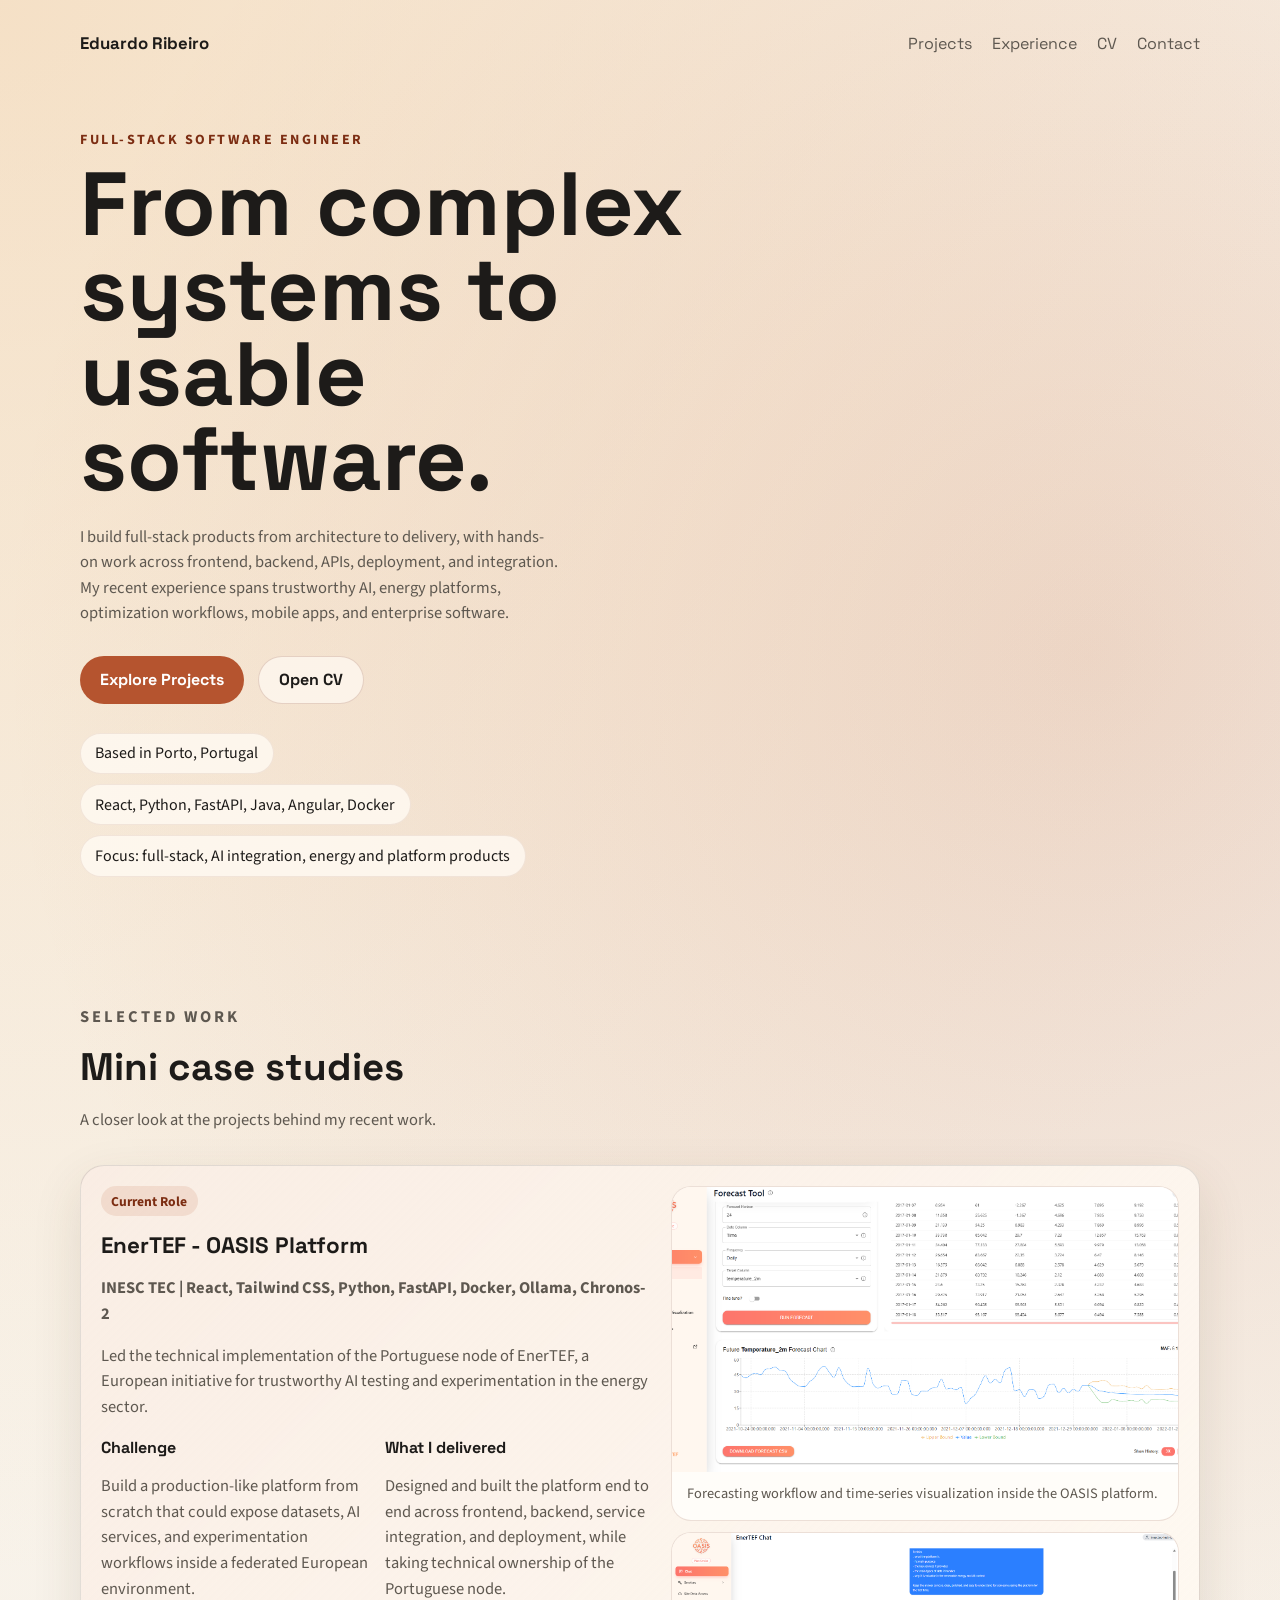
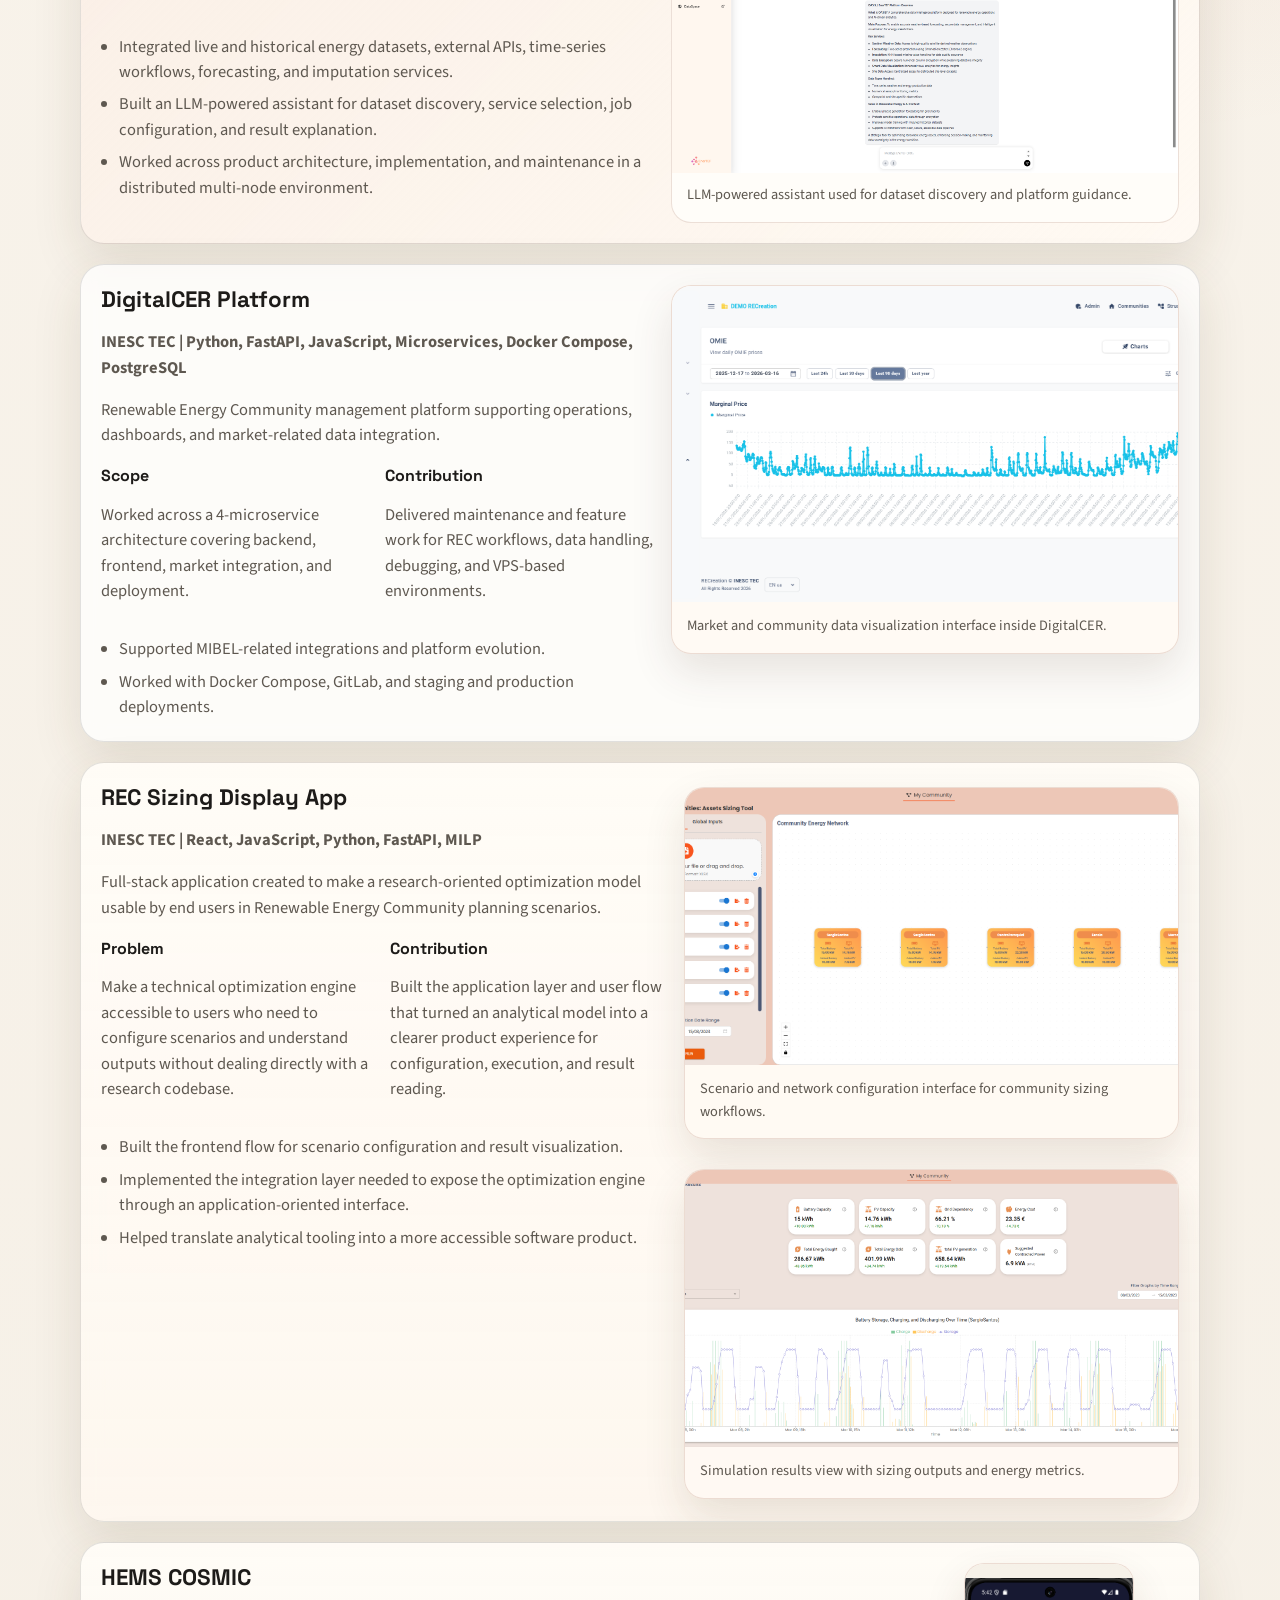
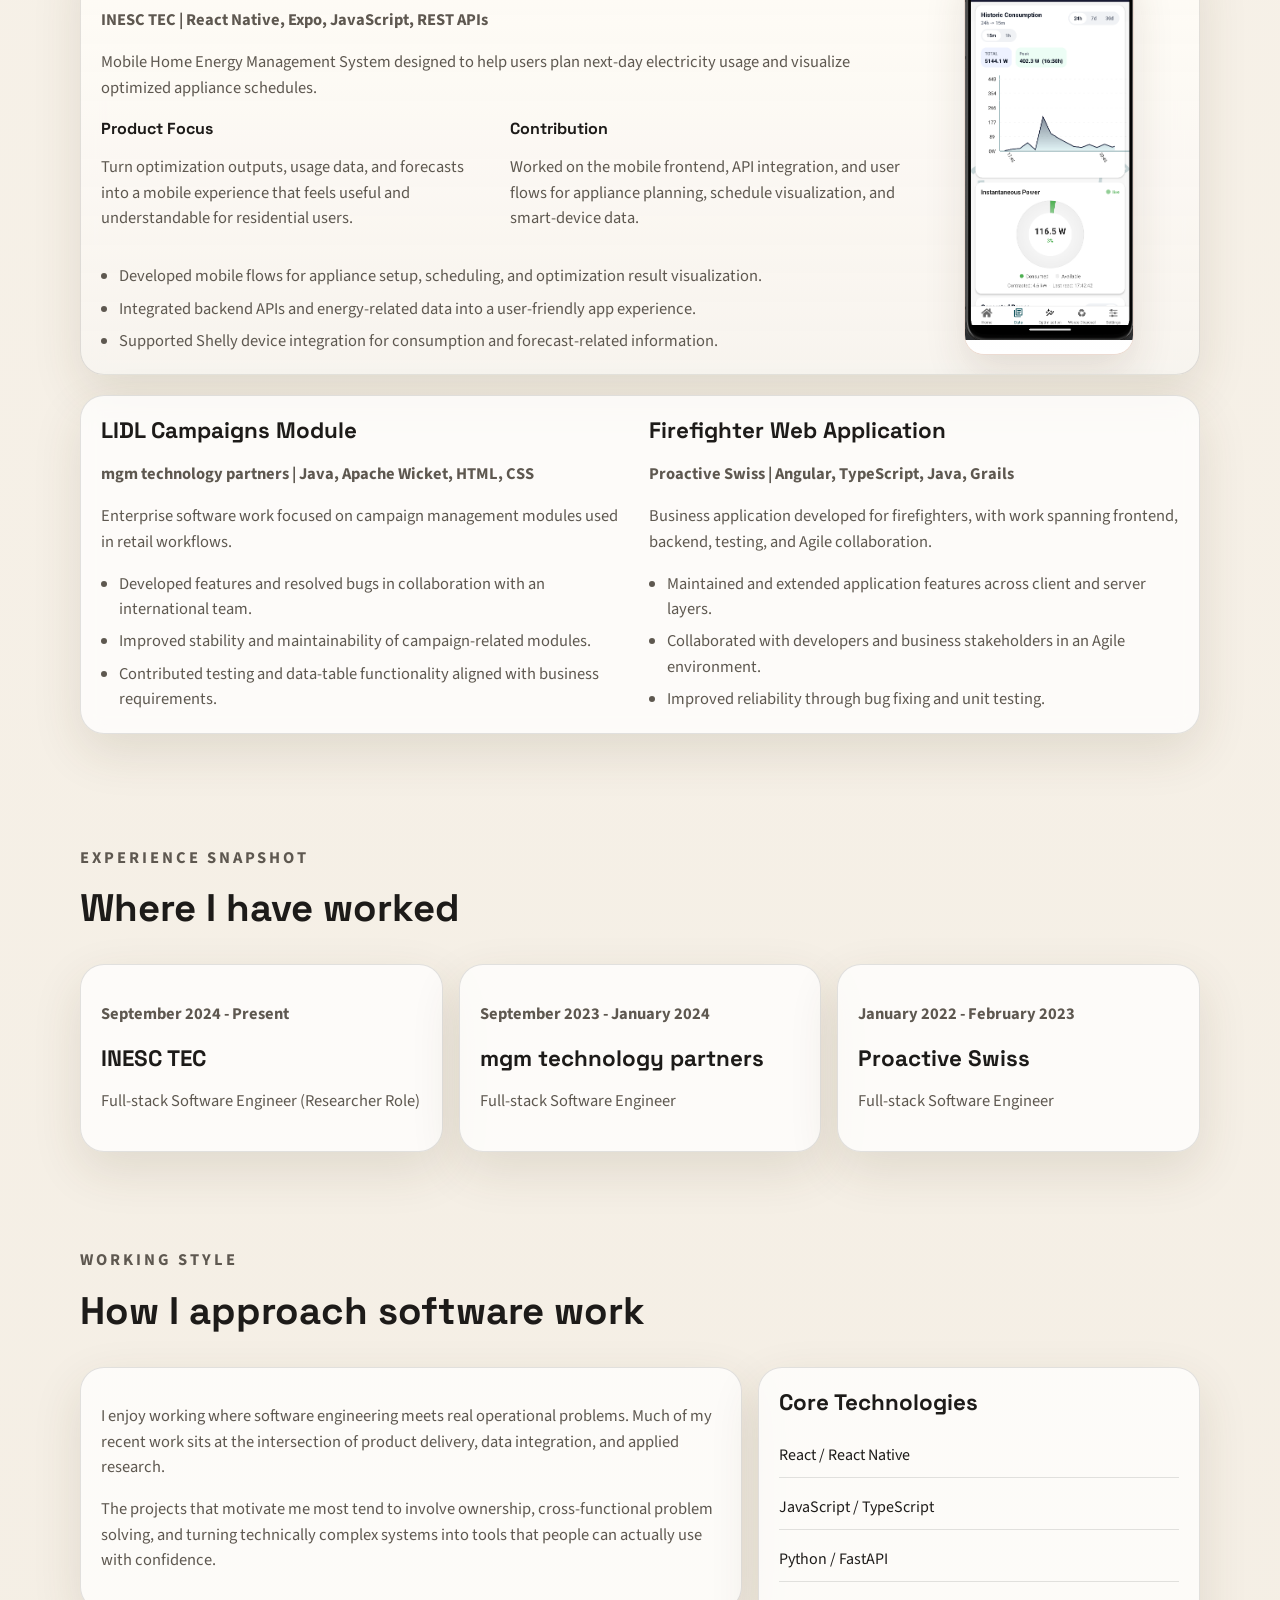
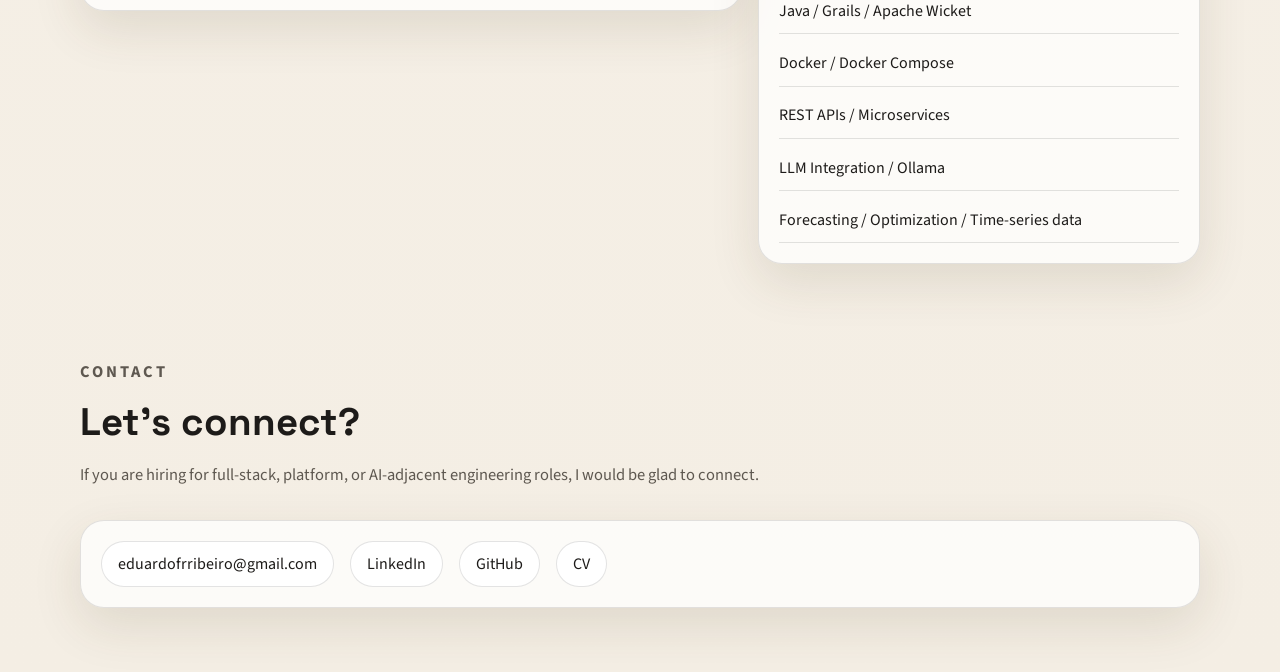
==== commit 40299937: "Revise portfolio project description Updated project description for clarity." ====
--- a/index.html
+++ b/index.html
@@ -45,8 +45,7 @@
         <p class="eyebrow">Selected Work</p>
         <h2>Mini case studies</h2>
         <p>
-          This portfolio is structured to give recruiters and hiring managers more context than a one-page CV can.
-          Each project highlights the problem, my contribution, and the technical scope behind the work.
+          A closer look at the projects behind my recent work.
         </p>
       </div>
 
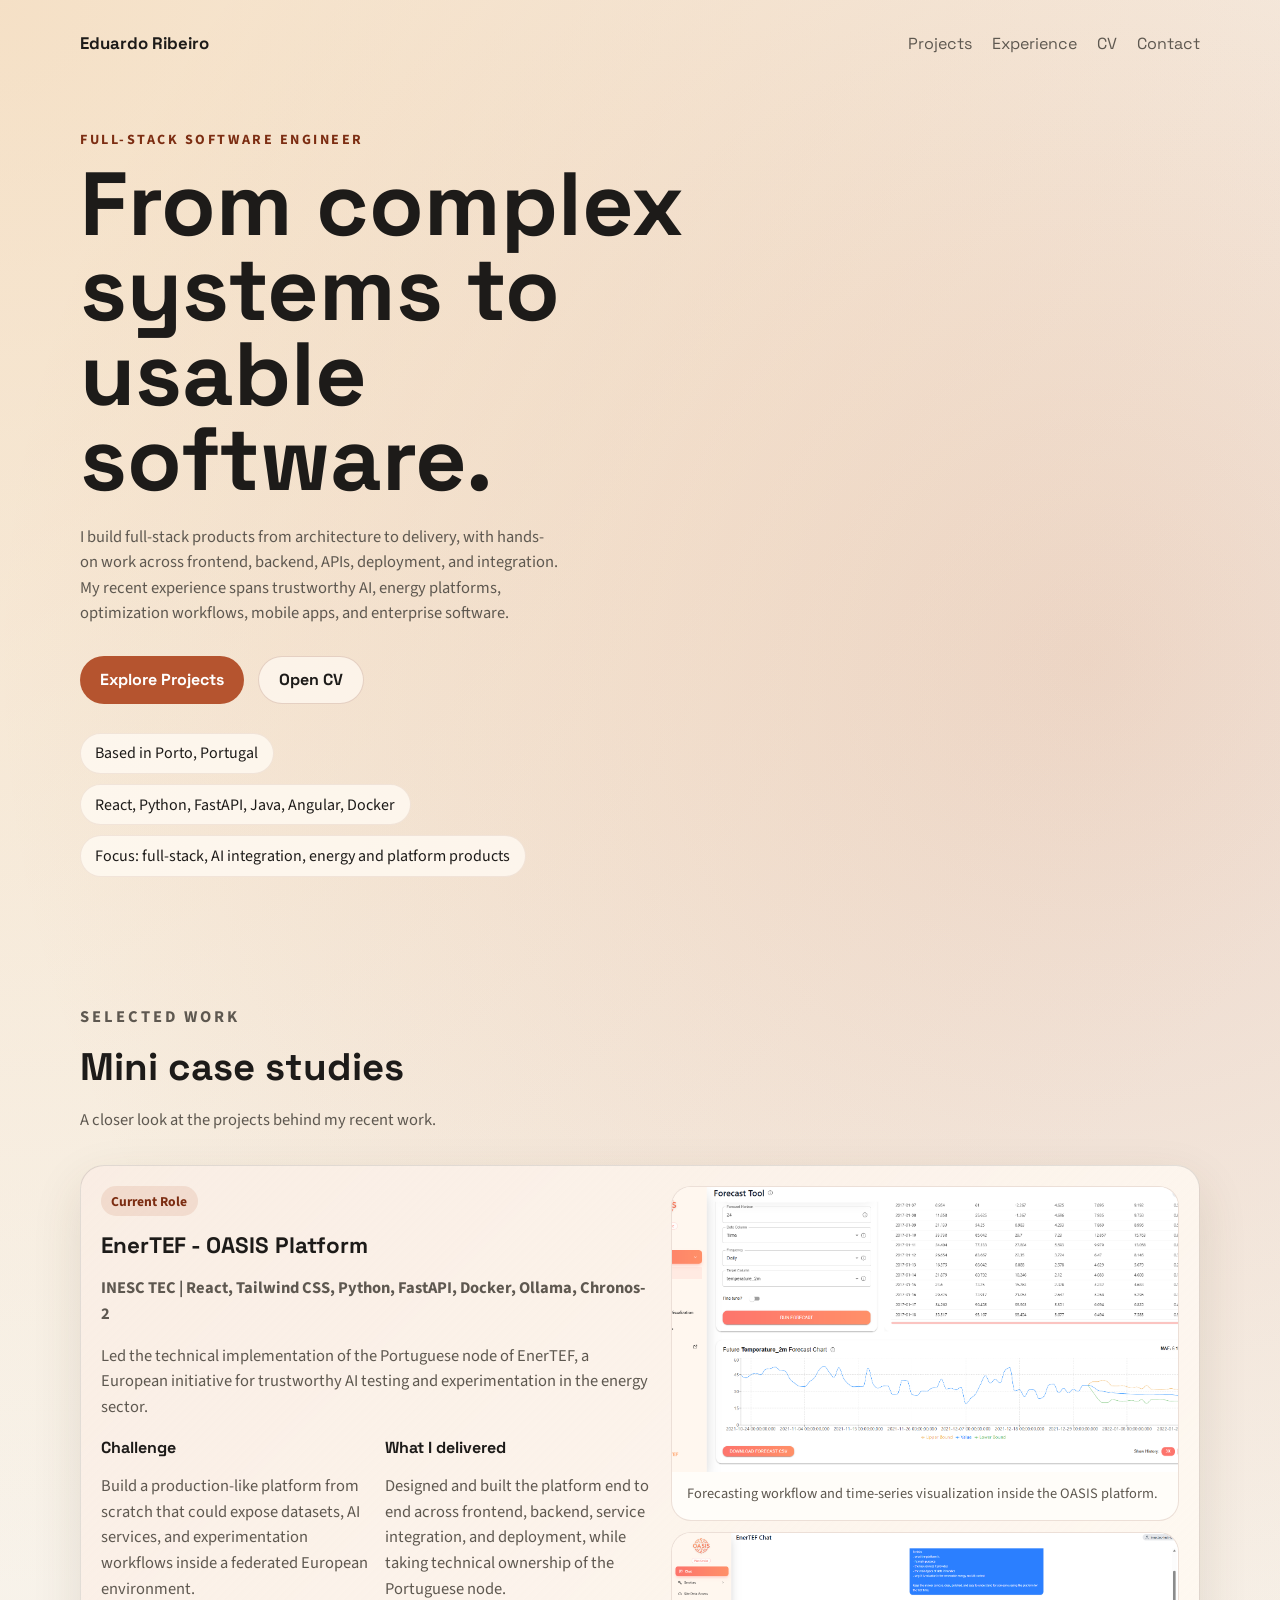
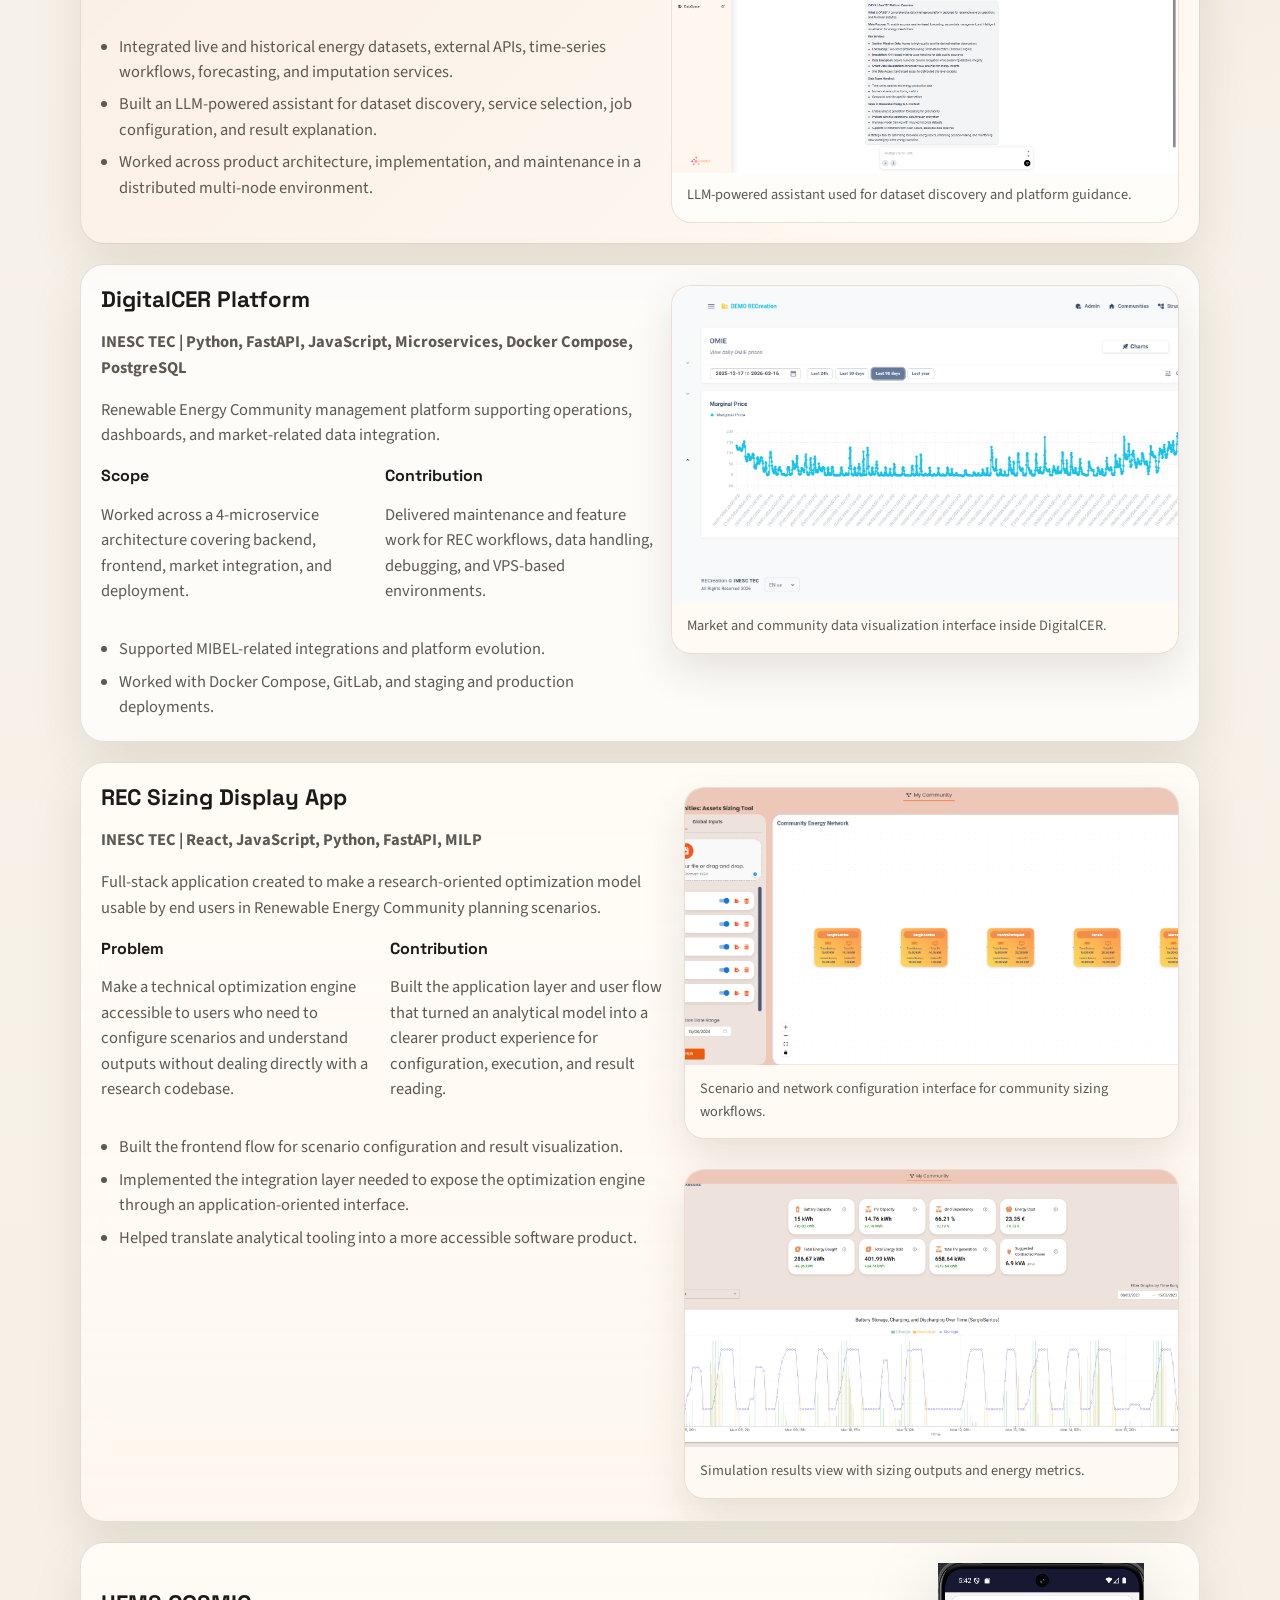
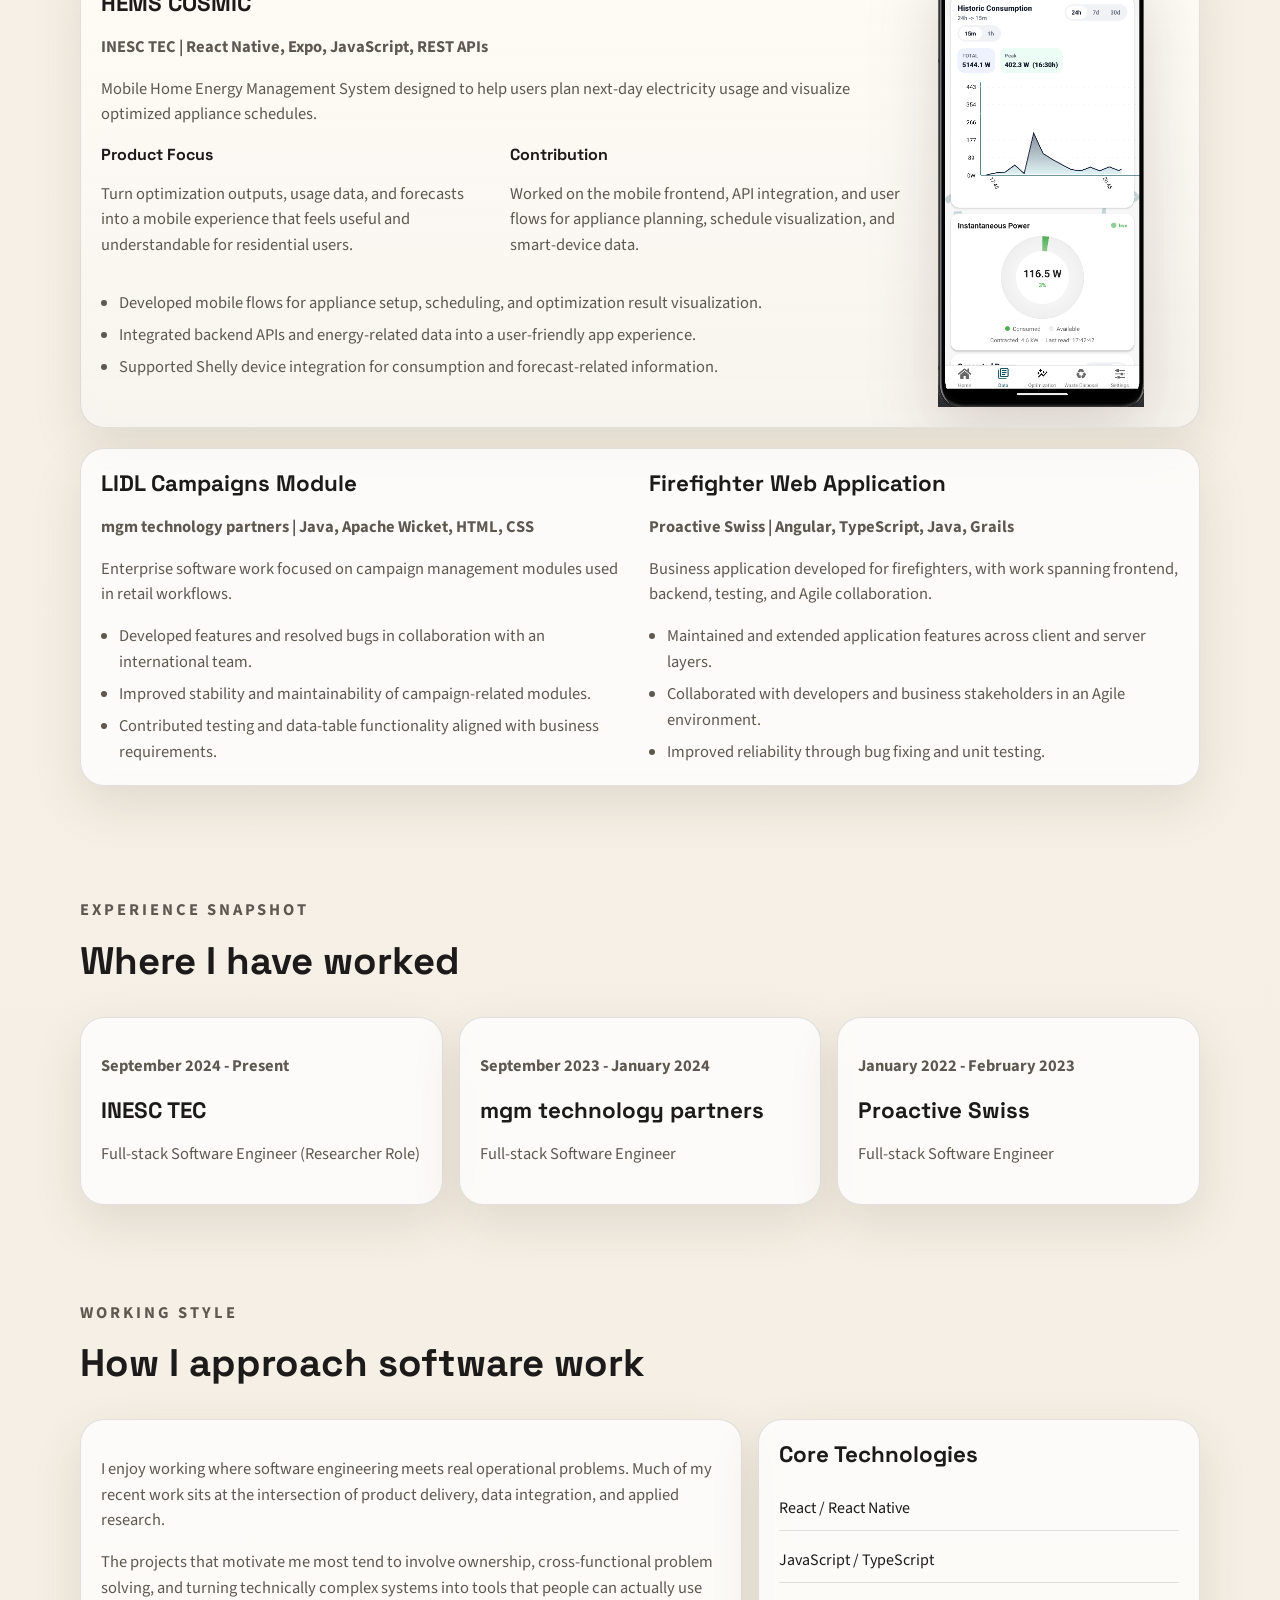
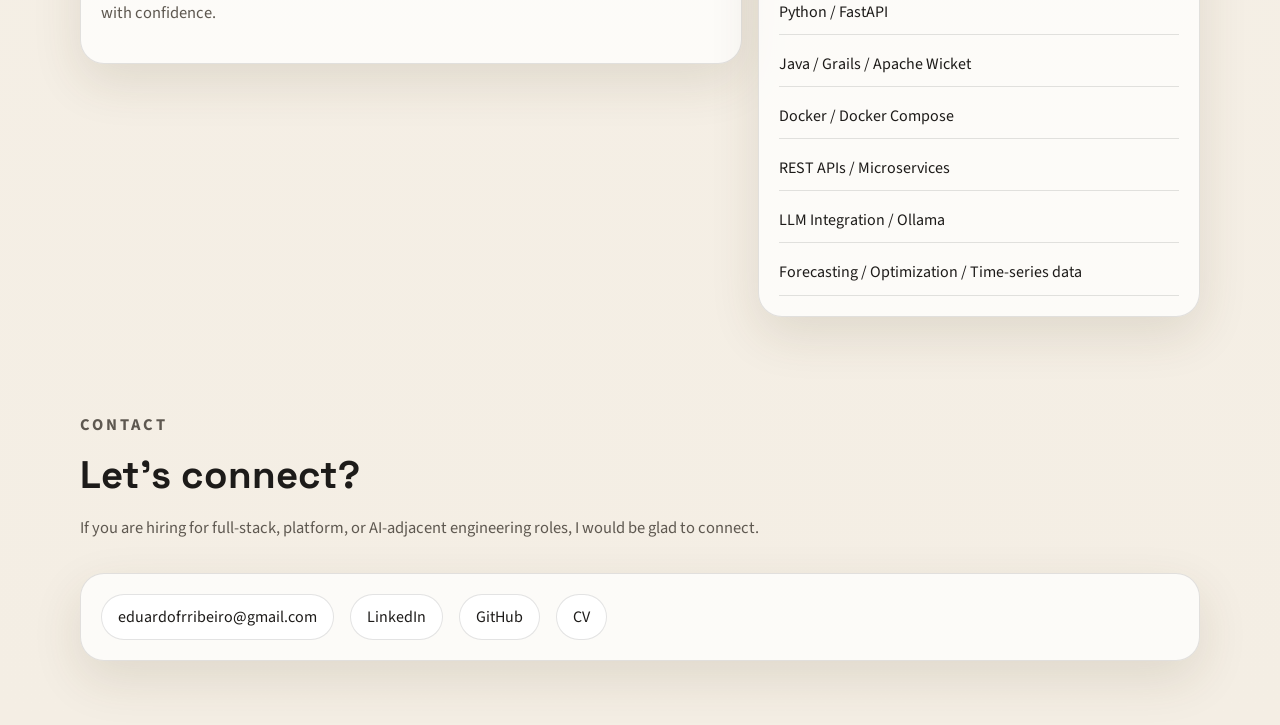
==== commit 771a348a: "Refine DigitalCER and HEMS image presentation" ====
--- a/index.html
+++ b/index.html
@@ -109,7 +109,7 @@
               <li>Worked with Docker Compose, GitLab, and staging and production deployments.</li>
             </ul>
           </div>
-          <div class="case-visual single centered-visual">
+          <div class="case-visual single centered-visual vertical-center">
             <figure class="image-card tall">
               <img src="assets/images/projects/digitalcer-omie-chart.png" alt="DigitalCER market data chart screenshot">
               <figcaption>Market and community data visualization interface inside DigitalCER.</figcaption>
@@ -178,7 +178,7 @@
                 <li>Supported Shelly device integration for consumption and forecast-related information.</li>
               </ul>
             </div>
-            <figure class="image-card phone-shot premium-phone no-caption">
+            <figure class="phone-visual clean-phone">
               <img src="assets/images/projects/hems-mobile-dashboard.png" alt="HEMS COSMIC mobile dashboard screenshot">
             </figure>
           </div>
--- a/styles.css
+++ b/styles.css
@@ -287,14 +287,6 @@
   transform: translateY(4px);
 }
 
-.premium-phone {
-  max-width: 260px;
-  justify-self: start;
-  align-self: stretch;
-  margin-left: -0.15rem;
-  background: linear-gradient(180deg, rgba(255,255,255,0.98), rgba(248, 242, 234, 0.95));
-}
-
 
 
 .image-card {
@@ -322,14 +314,6 @@
   padding: 0.8rem 0.95rem 0.95rem;
   font-size: 0.9rem;
 }
-.image-card.no-caption figcaption {
-  display: none;
-}
-
-.image-card.no-caption {
-  padding-bottom: 0;
-}
-
 .soft-shot {
   transform: translateY(18px);
 }
@@ -390,6 +374,38 @@
   max-width: 520px;
   justify-self: center;
 }
+.vertical-center {
+  align-items: center;
+}
+
+.vertical-center .image-card {
+  align-self: center;
+}
+
+.phone-visual {
+  margin: 0;
+  display: flex;
+  justify-content: center;
+  align-items: center;
+  min-width: 0;
+}
+
+.phone-visual img {
+  display: block;
+  width: 100%;
+  max-width: 250px;
+  height: auto;
+  aspect-ratio: 9 / 16;
+  object-fit: contain;
+  filter: drop-shadow(0 20px 34px rgba(54, 35, 17, 0.18));
+}
+
+.clean-phone {
+  align-self: center;
+  justify-self: start;
+  margin-left: -0.2rem;
+}
+
 
 .spotlight { padding-top: 3rem; }
 .timeline { display: grid; grid-template-columns: repeat(3, 1fr); gap: 1rem; }
@@ -483,38 +499,192 @@
 .cv-print-note { margin-top: 1rem; color: var(--muted); font-size: 0.85rem; }
 
 @media (max-width: 920px) {
+  .hero,
+  .section,
+  .cv-page {
+    width: min(100vw - 1.25rem, 100% - 1.25rem);
+    max-width: calc(100vw - 1.25rem);
+  }
+
   .case-study,
   .split-pair,
   .timeline,
   .two-column,
   .cv-grid,
   .cv-header,
-  .mobile-showcase,
+  .polished-copy,
+  .mobile-polish,
+  .case-columns {
+    grid-template-columns: 1fr;
+  }
+
+  .case-study,
+  .timeline article,
+  .story-panel,
+  .skills-panel,
+  .contact-card,
+  .cv-sheet {
+    border-radius: 20px;
+  }
+
   .case-study {
     padding: 1rem;
+    gap: 1rem;
   }
 
   .case-visual,
   .centered-visual .image-card,
-  .image-card.phone-shot,
   .image-card.tall,
-  .premium-phone {
+  .phone-visual {
     max-width: 100%;
     justify-self: stretch;
     margin-left: 0;
   }
 
-  .cv-contact { justify-items: start; text-align: left; }
+  .centered-visual .image-card,
+  .image-card.tall,
+  .phone-visual {
+    justify-self: center;
+  }
+
+  .phone-visual img {
+    max-width: 220px;
+  }
+
+  .rec-case {
+    min-height: 0;
+  }
+
+  .soft-shot,
+  .elevated-shot {
+    transform: none;
+  }
+
+  .timeline {
+    grid-template-columns: 1fr;
+  }
+
+  .cv-contact {
+    justify-items: start;
+    text-align: left;
+  }
 }
 
 @media (max-width: 640px) {
-  .hero { min-height: auto; padding-bottom: 2.5rem; }
-  .topbar { flex-direction: column; align-items: flex-start; }
-  .nav-links { flex-wrap: wrap; gap: 0.85rem; }
-  h1 { max-width: none; }
-  .hero-content { padding-top: 2.5rem; }
+  .hero {
+    min-height: auto;
+    padding: 0.75rem 0 2.25rem;
+  }
+
+  .topbar {
+    flex-direction: column;
+    align-items: stretch;
+    gap: 0.85rem;
+  }
+
+  .brand {
+    font-size: 1rem;
+  }
+
+  .nav-links {
+    display: grid;
+    grid-template-columns: repeat(2, minmax(0, 1fr));
+    gap: 0.6rem;
+    width: 100%;
+  }
+
+  .nav-links a {
+    display: inline-flex;
+    justify-content: center;
+    align-items: center;
+    min-height: 42px;
+    border-radius: 999px;
+    background: rgba(255, 250, 243, 0.84);
+    border: 1px solid rgba(124, 45, 18, 0.10);
+  }
+
+  .hero-content {
+    padding-top: 1.2rem;
+  }
+
+  .eyebrow {
+    font-size: 0.78rem;
+    letter-spacing: 0.14em;
+  }
+
+  h1 {
+    font-size: clamp(2.2rem, 12vw, 3.3rem);
+    line-height: 0.98;
+    max-width: 10ch;
+  }
+
+  .intro,
+  .section-heading p,
+  .case-copy p,
+  .case-copy li,
+  .timeline p,
+  .story-panel p,
+  figcaption {
+    font-size: 0.98rem;
+    line-height: 1.55;
+  }
+
+  .hero-actions {
+    display: grid;
+    grid-template-columns: 1fr;
+    width: 100%;
+  }
+
+  .button {
+    width: 100%;
+  }
+
+  .quick-facts li {
+    width: 100%;
+  }
+
+  .section {
+    padding: 1.25rem 0 2.5rem;
+  }
+
+  .section-heading {
+    margin-bottom: 1.35rem;
+  }
+
+  h2 {
+    font-size: clamp(1.7rem, 8vw, 2.25rem);
+  }
+
+  .case-copy h3,
+  .timeline h3,
+  .skills-panel h3 {
+    font-size: 1.2rem;
+  }
+
+  .card-tag,
+  .role-tags span,
+  .arch-flow span {
+    font-size: 0.78rem;
+  }
+
   .case-columns,
-  .cv-item-title-row { grid-template-columns: 1fr; display: grid; }
+  .dual-shot-stack {
+    gap: 0.8rem;
+  }
+
+  .contact-card {
+    display: grid;
+    grid-template-columns: 1fr;
+  }
+
+  .contact-card a {
+    width: 100%;
+    justify-content: center;
+  }
+
+  .skills-list li {
+    padding: 0.62rem 0;
+  }
 }
 
 @media print {
